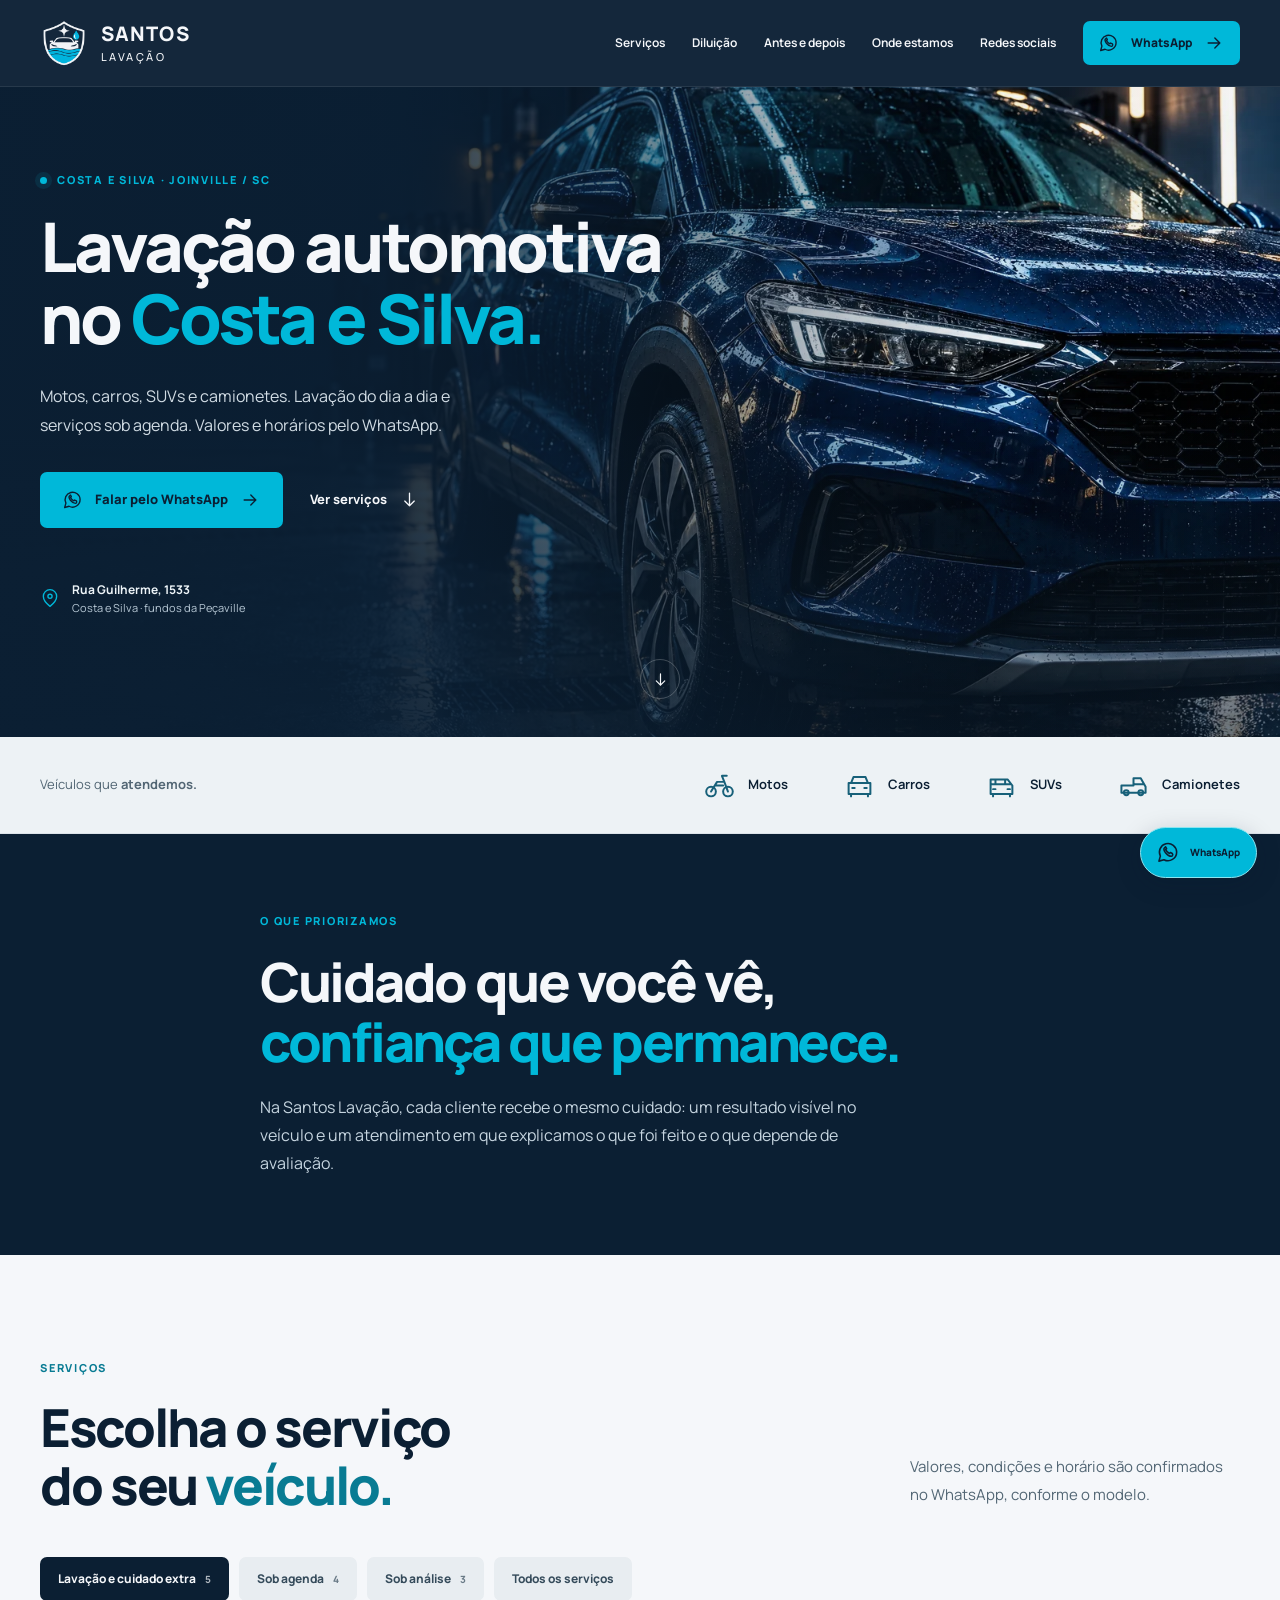
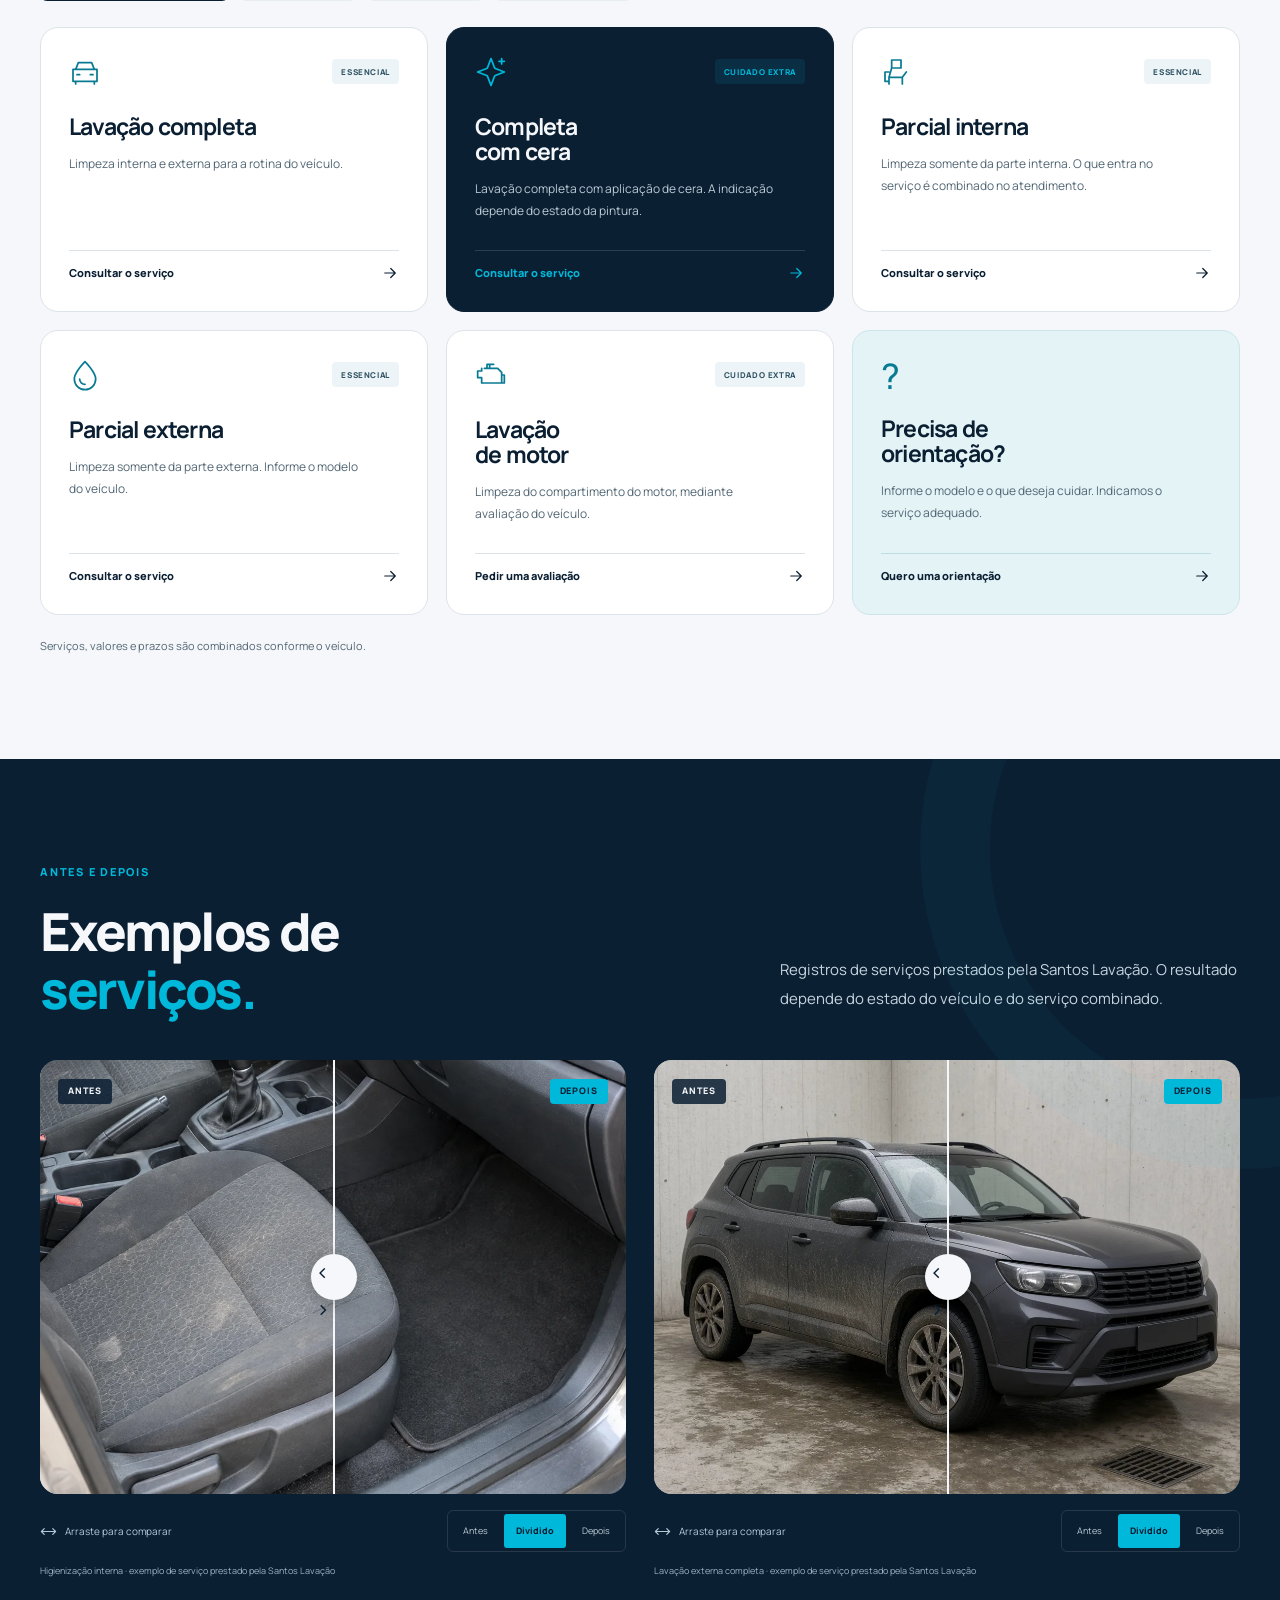
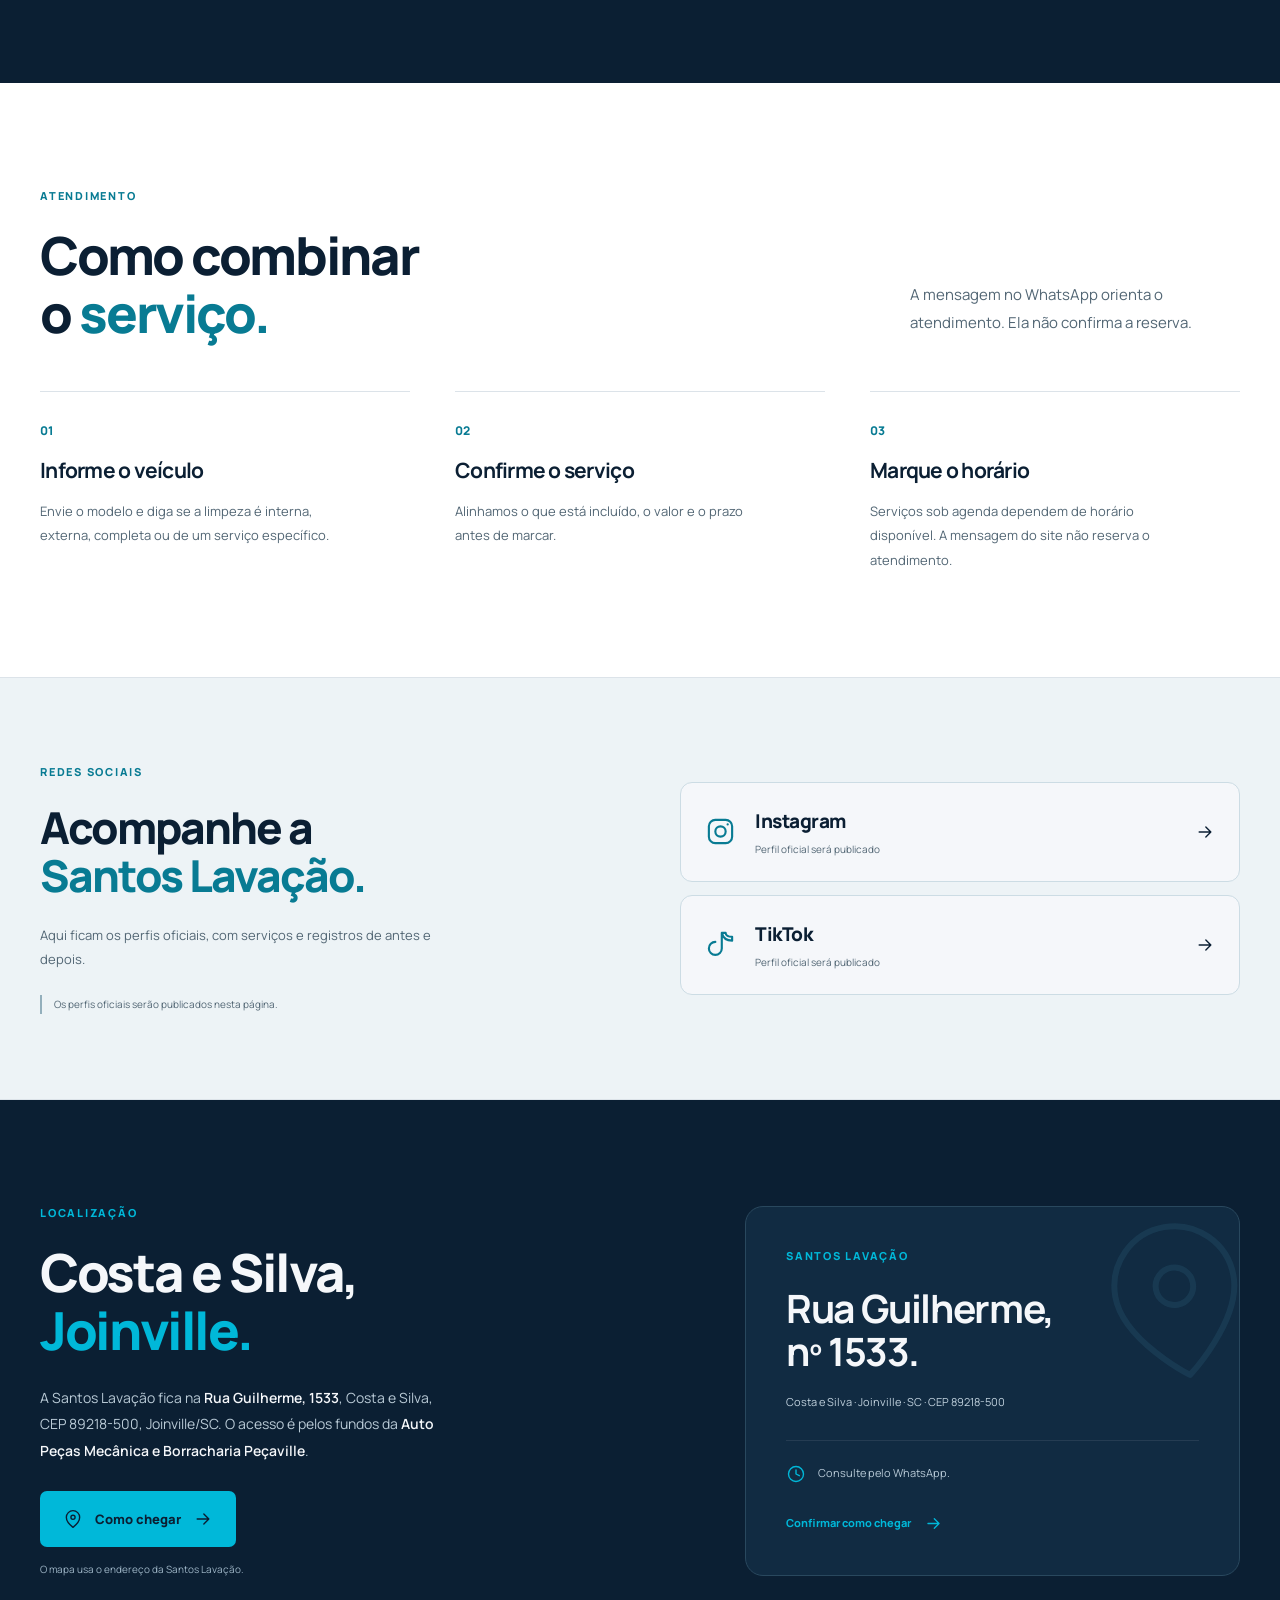
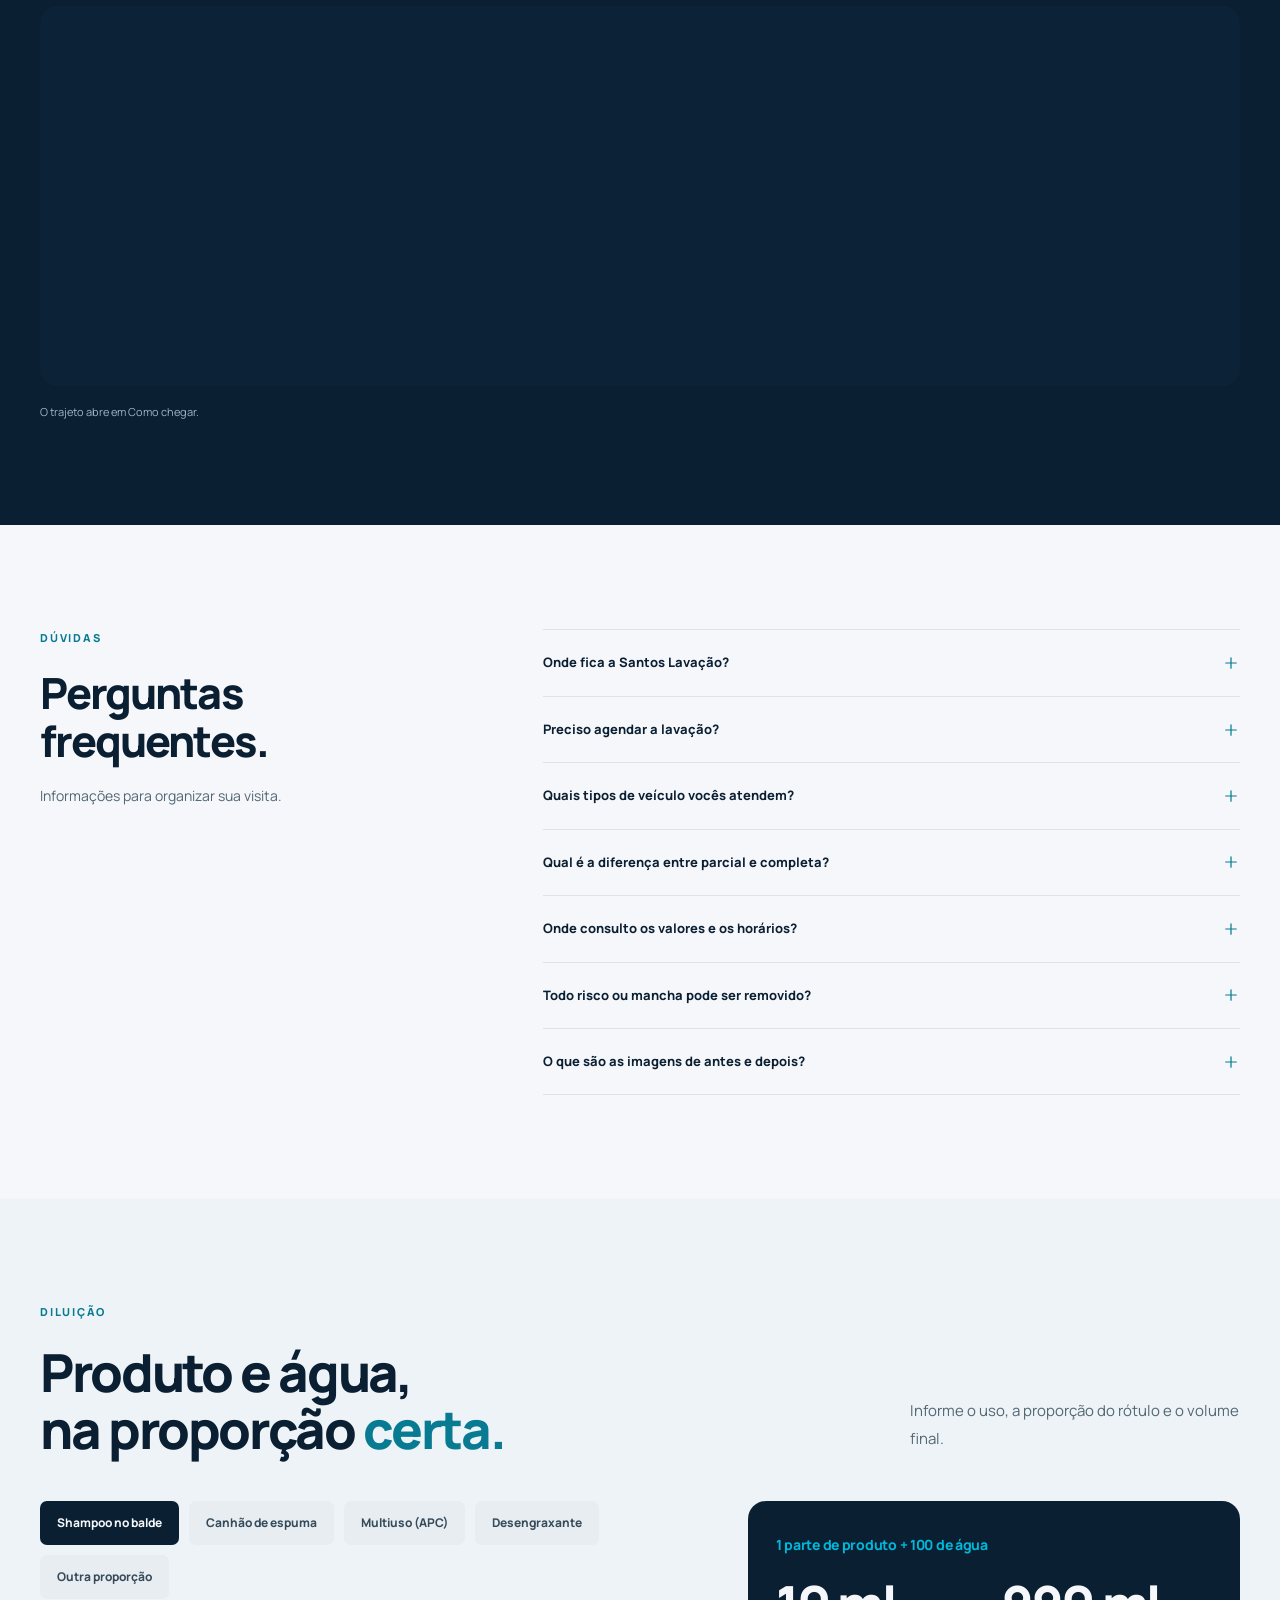
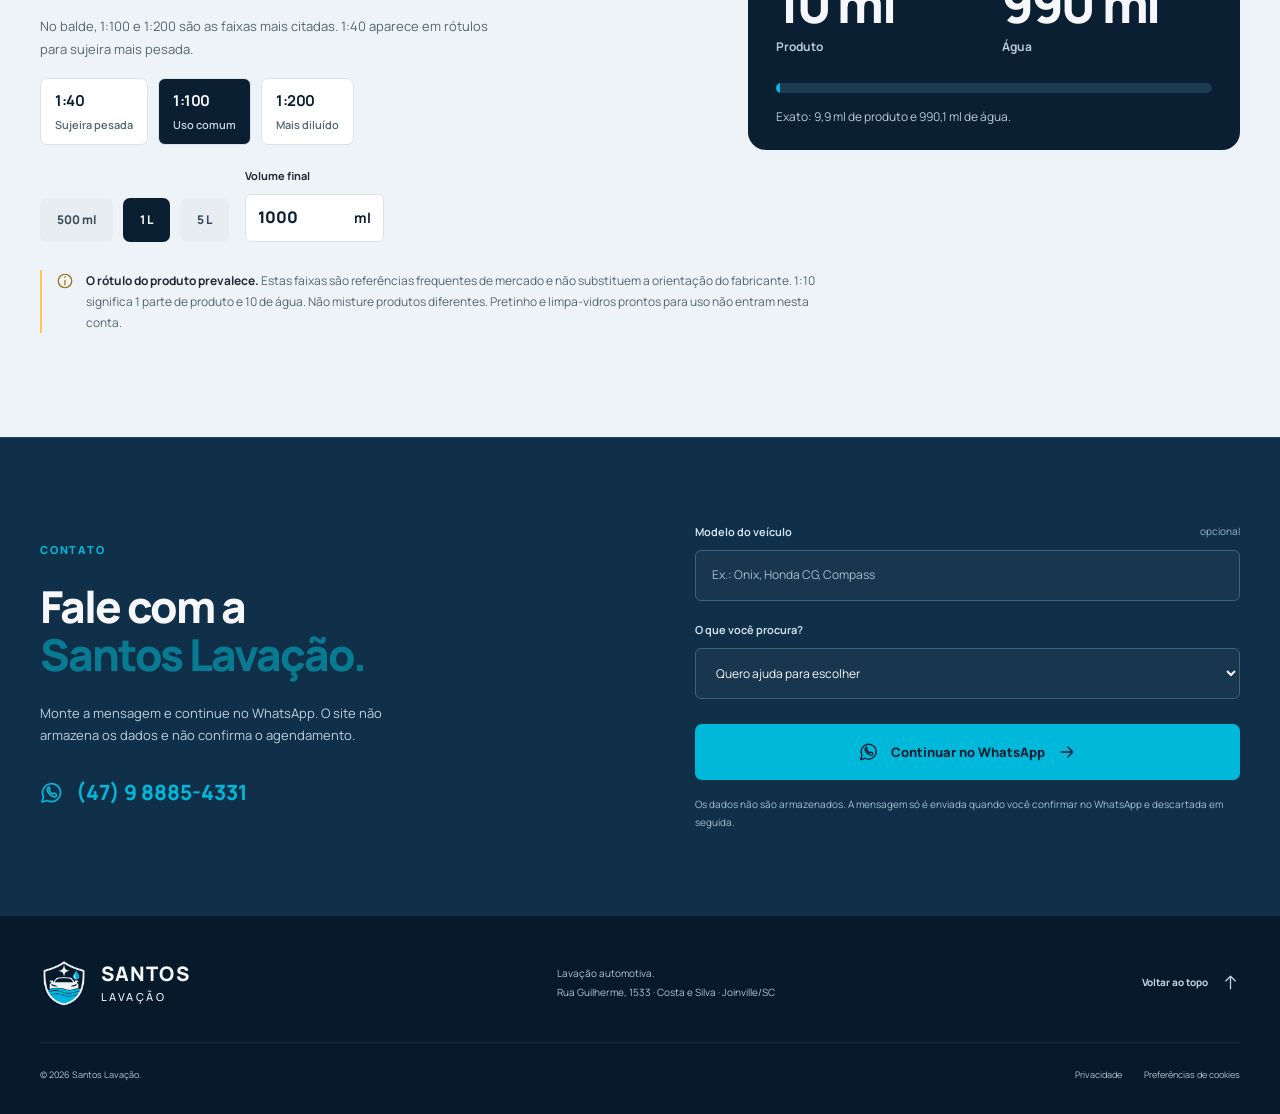
==== index.html @ 619a830c "Publica o mock estático da Santos Lavação com CI e deploy no GitHub Pages. Co-authored-by: Cursor <c" ====
<!doctype html>
<html lang="pt-BR">
<head>
  <meta charset="utf-8">
  <meta name="viewport" content="width=device-width, initial-scale=1">
  <title>Santos Lavação | Lavação no Costa e Silva, Joinville</title>
  <meta name="description" content="Lavação na Rua Guilherme, 1533, Costa e Silva, Joinville/SC. Acesso pelos fundos da Peçaville. WhatsApp (47) 9 8885-4331.">
  <meta name="robots" content="noindex, follow">
  <meta name="theme-color" content="#0B1F33">
  <meta name="color-scheme" content="light">
  <meta name="referrer" content="strict-origin-when-cross-origin">
  <meta http-equiv="Content-Security-Policy" content="default-src 'self'; base-uri 'self'; object-src 'none'; form-action 'none'; frame-src https://maps.google.com https://www.google.com; script-src 'self' https://www.googletagmanager.com; style-src 'self' 'unsafe-inline'; img-src 'self' data:; font-src 'self'; connect-src 'self' https://www.google-analytics.com https://*.google-analytics.com https://*.analytics.google.com https://www.googletagmanager.com">
  <meta property="og:type" content="website">
  <meta property="og:locale" content="pt_BR">
  <meta property="og:site_name" content="Santos Lavação">
  <meta property="og:title" content="Santos Lavação — lavação automotiva em Joinville">
  <meta property="og:description" content="Lavação de motos, carros, SUVs e camionetes no Costa e Silva. Serviços sob agenda e atendimento pelo WhatsApp.">
  <meta name="twitter:card" content="summary_large_image">
  <meta name="twitter:title" content="Santos Lavação — lavação automotiva em Joinville">
  <meta name="twitter:description" content="Lavação na Rua Guilherme, 1533, Costa e Silva, Joinville/SC. Acesso pelos fundos da Peçaville. WhatsApp (47) 9 8885-4331.">
  <link rel="canonical" href="https://jizreel.github.io/santos-lavacar-site/">
  <meta property="og:url" content="https://jizreel.github.io/santos-lavacar-site/">
  <meta property="og:image" content="https://jizreel.github.io/santos-lavacar-site/assets/social-card.png">
  <meta property="og:image:width" content="1200">
  <meta property="og:image:height" content="630">
  <meta property="og:image:alt" content="Santos Lavação — lavação automotiva no Costa e Silva, Joinville">
  <meta name="twitter:image" content="https://jizreel.github.io/santos-lavacar-site/assets/social-card.png">
  
  <link rel="icon" href="./assets/favicon.png" type="image/png">
  <link rel="apple-touch-icon" href="./assets/apple-touch-icon.png">
  <link rel="preload" href="./assets/manrope-latin.woff2" as="font" type="font/woff2" crossorigin>
  <link rel="preload" href="./assets/hero.webp" as="image">
  <link rel="stylesheet" href="./styles.css">
  <script type="application/ld+json">{
  "@context": "https://schema.org",
  "@type": "CarWash",
  "name": "Santos Lavação",
  "description": "Lavação automotiva na Rua Guilherme, 1533, Costa e Silva, Joinville/SC. Acesso pelos fundos da Peçaville.",
  "telephone": "+5547988854331",
  "address": {
    "@type": "PostalAddress",
    "streetAddress": "Rua Guilherme, 1533",
    "postalCode": "89218-500",
    "addressLocality": "Joinville",
    "addressRegion": "SC",
    "addressCountry": "BR"
  },
  "areaServed": {
    "@type": "Place",
    "name": "Costa e Silva, Joinville/SC"
  },
  "url": "https://jizreel.github.io/santos-lavacar-site/",
  "@id": "https://jizreel.github.io/santos-lavacar-site/#santos-lavacao",
  "logo": "https://jizreel.github.io/santos-lavacar-site/assets/logo.png",
  "hasMap": "https://www.google.com/maps/dir/?api=1&destination=Rua%20Guilherme%2C%201533%2C%20Costa%20e%20Silva%2C%20Joinville%2C%20SC%2C%2089218-500"
}</script>
  <script src="./config.js" defer></script>
  <script src="./app.js" defer></script>
</head>
<body>
  <a class="skip-link" href="#conteudo">Pular para o conteúdo</a>
  <header class="header">
    <div class="container header-inner">
      <a class="brand" href="#inicio" aria-label="Santos Lavação, início"><img src="./assets/logo.png" width="52" height="52" alt="Escudo Santos Lavação"><span>SANTOS<span class="brand-sub">LAVAÇÃO</span></span></a>
      <button class="menu-toggle" aria-expanded="false" aria-controls="navigation" aria-label="Abrir menu"><svg aria-hidden="true"><use href="#i-menu"></use></svg></button>
      <nav id="navigation" aria-label="Navegação principal">
        <a href="#servicos">Serviços</a><a href="#diluicao">Diluição</a><a href="#antes-depois">Antes e depois</a><a href="#localizacao">Onde estamos</a><a href="#redes">Redes sociais</a>
        <a class="button button-small" href="https://wa.me/5547988854331?text=Ol%C3%A1%2C%20Santos%20Lava%C3%A7%C3%A3o!%20Quero%20orienta%C3%A7%C3%A3o%20para%20cuidar%20do%20meu%20ve%C3%ADculo.%20Podem%20me%20informar%20valores%2C%20condi%C3%A7%C3%B5es%20e%20disponibilidade%3F" target="_blank" rel="noopener noreferrer" data-event="click_whatsapp" data-position="menu"><svg aria-hidden="true"><use href="#i-whatsapp"></use></svg> WhatsApp <svg aria-hidden="true"><use href="#i-arrow"></use></svg></a>
      </nav>
    </div>
  </header>
  <main id="conteudo">
    <section class="hero" id="inicio" aria-labelledby="hero-title">
      <img class="hero-image" src="./assets/hero.webp" alt="SUV em ambiente de lavação automotiva" width="1600" height="900" fetchpriority="high">
      <div class="hero-shade"></div>
      <div class="container hero-content">
        <p class="eyebrow"><span class="tiny-dot"></span> COSTA E SILVA · JOINVILLE / SC</p>
        <h1 id="hero-title">Lavação automotiva<br>no <span>Costa e Silva.</span></h1>
        <p class="hero-lead">Motos, carros, SUVs e camionetes. Lavação do dia a dia e serviços sob agenda. Valores e horários pelo WhatsApp.</p>
        <div class="hero-actions"><a class="button" href="https://wa.me/5547988854331?text=Ol%C3%A1%2C%20Santos%20Lava%C3%A7%C3%A3o!%20Quero%20orienta%C3%A7%C3%A3o%20para%20cuidar%20do%20meu%20ve%C3%ADculo.%20Podem%20me%20informar%20valores%2C%20condi%C3%A7%C3%B5es%20e%20disponibilidade%3F" target="_blank" rel="noopener noreferrer" data-event="click_whatsapp" data-position="hero"><svg aria-hidden="true"><use href="#i-whatsapp"></use></svg> Falar pelo WhatsApp <svg aria-hidden="true"><use href="#i-arrow"></use></svg></a><a class="text-link" href="#servicos">Ver serviços <svg aria-hidden="true"><use href="#i-down"></use></svg></a></div>
        <div class="hero-location"><svg aria-hidden="true"><use href="#i-pin"></use></svg><p><strong>Rua Guilherme, 1533</strong><span>Costa e Silva · fundos da Peçaville</span></p></div>
      </div>
      <a class="hero-scroll" href="#servicos" aria-label="Ir para os serviços"><svg aria-hidden="true"><use href="#i-down"></use></svg></a>
    </section>
    <div class="vehicle-strip"><div class="container vehicle-inner"><p>Veículos que <strong>atendemos.</strong></p><div><span><svg aria-hidden="true"><use href="#i-bike"></use></svg>Motos</span><span><svg aria-hidden="true"><use href="#i-car"></use></svg>Carros</span><span><svg aria-hidden="true"><use href="#i-suv"></use></svg>SUVs</span><span><svg aria-hidden="true"><use href="#i-truck"></use></svg>Camionetes</span></div></div></div>

    <section class="priority" aria-labelledby="priority-title">
      <div class="container priority-inner">
        <p class="eyebrow">O QUE PRIORIZAMOS</p>
        <h2 id="priority-title">Cuidado que você vê,<br><span>confiança que permanece.</span></h2>
        <p>Na Santos Lavação, cada cliente recebe o mesmo cuidado: um resultado visível no veículo e um atendimento em que explicamos o que foi feito e o que depende de avaliação.</p>
      </div>
    </section>

    <section class="section services" id="servicos" aria-labelledby="services-title">
      <div class="container">
        <div class="section-heading"><div><p class="eyebrow dark">SERVIÇOS</p><h2 id="services-title">Escolha o serviço<br>do seu <span>veículo.</span></h2></div><p>Valores, condições e horário são confirmados no WhatsApp, conforme o modelo.</p></div>
        <div class="service-filters" role="group" aria-label="Filtrar serviços"><button class="filter active" data-filter="lavacao" aria-pressed="true">Lavação e cuidado extra <span>5</span></button><button class="filter" data-filter="agenda" aria-pressed="false">Sob agenda <span>4</span></button><button class="filter" data-filter="analise" aria-pressed="false">Sob análise <span>3</span></button><button class="filter" data-filter="todos" aria-pressed="false">Todos os serviços</button></div>
        <p class="sr-only" id="filter-status" role="status" aria-live="polite"></p>
        <div class="service-grid">
          <article class="service-card" data-category="lavacao"><div class="card-top"><svg class="service-icon" aria-hidden="true"><use href="#i-car"></use></svg><span class="tag">ESSENCIAL</span></div><h3>Lavação completa</h3><p>Limpeza interna e externa para a rotina do veículo.</p><a href="https://wa.me/5547988854331?text=Ol%C3%A1%2C%20Santos%20Lava%C3%A7%C3%A3o!%20Quero%20orienta%C3%A7%C3%A3o%20para%20cuidar%20do%20meu%20ve%C3%ADculo.%20Podem%20me%20informar%20valores%2C%20condi%C3%A7%C3%B5es%20e%20disponibilidade%3F" data-service="Lavação completa" class="card-link" target="_blank" rel="noopener noreferrer">Consultar o serviço <svg aria-hidden="true"><use href="#i-arrow"></use></svg></a></article>
          <article class="service-card featured" data-category="lavacao"><div class="card-top"><svg class="service-icon" aria-hidden="true"><use href="#i-spark"></use></svg><span class="tag">CUIDADO EXTRA</span></div><h3>Completa<br>com cera</h3><p>Lavação completa com aplicação de cera. A indicação depende do estado da pintura.</p><a href="https://wa.me/5547988854331?text=Ol%C3%A1%2C%20Santos%20Lava%C3%A7%C3%A3o!%20Quero%20orienta%C3%A7%C3%A3o%20para%20cuidar%20do%20meu%20ve%C3%ADculo.%20Podem%20me%20informar%20valores%2C%20condi%C3%A7%C3%B5es%20e%20disponibilidade%3F" data-service="Lavação completa com cera" class="card-link" target="_blank" rel="noopener noreferrer">Consultar o serviço <svg aria-hidden="true"><use href="#i-arrow"></use></svg></a></article>
          <article class="service-card" data-category="lavacao"><div class="card-top"><svg class="service-icon" aria-hidden="true"><use href="#i-seat"></use></svg><span class="tag">ESSENCIAL</span></div><h3>Parcial interna</h3><p>Limpeza somente da parte interna. O que entra no serviço é combinado no atendimento.</p><a href="https://wa.me/5547988854331?text=Ol%C3%A1%2C%20Santos%20Lava%C3%A7%C3%A3o!%20Quero%20orienta%C3%A7%C3%A3o%20para%20cuidar%20do%20meu%20ve%C3%ADculo.%20Podem%20me%20informar%20valores%2C%20condi%C3%A7%C3%B5es%20e%20disponibilidade%3F" data-service="Lavação parcial interna" class="card-link" target="_blank" rel="noopener noreferrer">Consultar o serviço <svg aria-hidden="true"><use href="#i-arrow"></use></svg></a></article>
          <article class="service-card" data-category="lavacao"><div class="card-top"><svg class="service-icon" aria-hidden="true"><use href="#i-drop"></use></svg><span class="tag">ESSENCIAL</span></div><h3>Parcial externa</h3><p>Limpeza somente da parte externa. Informe o modelo do veículo.</p><a href="https://wa.me/5547988854331?text=Ol%C3%A1%2C%20Santos%20Lava%C3%A7%C3%A3o!%20Quero%20orienta%C3%A7%C3%A3o%20para%20cuidar%20do%20meu%20ve%C3%ADculo.%20Podem%20me%20informar%20valores%2C%20condi%C3%A7%C3%B5es%20e%20disponibilidade%3F" data-service="Lavação parcial externa" class="card-link" target="_blank" rel="noopener noreferrer">Consultar o serviço <svg aria-hidden="true"><use href="#i-arrow"></use></svg></a></article>
          <article class="service-card" data-category="lavacao"><div class="card-top"><svg class="service-icon" aria-hidden="true"><use href="#i-engine"></use></svg><span class="tag">CUIDADO EXTRA</span></div><h3>Lavação<br>de motor</h3><p>Limpeza do compartimento do motor, mediante avaliação do veículo.</p><a href="https://wa.me/5547988854331?text=Ol%C3%A1%2C%20Santos%20Lava%C3%A7%C3%A3o!%20Quero%20orienta%C3%A7%C3%A3o%20para%20cuidar%20do%20meu%20ve%C3%ADculo.%20Podem%20me%20informar%20valores%2C%20condi%C3%A7%C3%B5es%20e%20disponibilidade%3F" data-service="Lavação de motor" class="card-link" target="_blank" rel="noopener noreferrer">Pedir uma avaliação <svg aria-hidden="true"><use href="#i-arrow"></use></svg></a></article>
          <article class="service-card service-callout" data-category="lavacao"><span class="callout-number">?</span><h3>Precisa de<br>orientação?</h3><p>Informe o modelo e o que deseja cuidar. Indicamos o serviço adequado.</p><a href="https://wa.me/5547988854331?text=Ol%C3%A1%2C%20Santos%20Lava%C3%A7%C3%A3o!%20Quero%20orienta%C3%A7%C3%A3o%20para%20cuidar%20do%20meu%20ve%C3%ADculo.%20Podem%20me%20informar%20valores%2C%20condi%C3%A7%C3%B5es%20e%20disponibilidade%3F" class="card-link" target="_blank" rel="noopener noreferrer" data-event="click_whatsapp" data-position="servicos">Quero uma orientação <svg aria-hidden="true"><use href="#i-arrow"></use></svg></a></article>
          <article class="service-card" data-category="agenda"><div class="card-top"><svg class="service-icon" aria-hidden="true"><use href="#i-seat"></use></svg><span class="tag amber">SOB AGENDA</span></div><h3>Higienização interna</h3><p>Limpeza interna mais detalhada. O escopo depende da avaliação do veículo.</p><a href="https://wa.me/5547988854331?text=Ol%C3%A1%2C%20Santos%20Lava%C3%A7%C3%A3o!%20Quero%20orienta%C3%A7%C3%A3o%20para%20cuidar%20do%20meu%20ve%C3%ADculo.%20Podem%20me%20informar%20valores%2C%20condi%C3%A7%C3%B5es%20e%20disponibilidade%3F" data-service="Higienização interna (sob agenda)" class="card-link" target="_blank" rel="noopener noreferrer">Consultar agenda <svg aria-hidden="true"><use href="#i-arrow"></use></svg></a></article>
          <article class="service-card" data-category="agenda"><div class="card-top"><svg class="service-icon" aria-hidden="true"><use href="#i-under"></use></svg><span class="tag amber">SOB AGENDA</span></div><h3>Lavação inferior</h3><p>Limpeza da parte inferior do veículo. O acesso é confirmado no agendamento.</p><a href="https://wa.me/5547988854331?text=Ol%C3%A1%2C%20Santos%20Lava%C3%A7%C3%A3o!%20Quero%20orienta%C3%A7%C3%A3o%20para%20cuidar%20do%20meu%20ve%C3%ADculo.%20Podem%20me%20informar%20valores%2C%20condi%C3%A7%C3%B5es%20e%20disponibilidade%3F" data-service="Lavação inferior (sob agenda)" class="card-link" target="_blank" rel="noopener noreferrer">Consultar agenda <svg aria-hidden="true"><use href="#i-arrow"></use></svg></a></article>
          <article class="service-card" data-category="agenda"><div class="card-top"><svg class="service-icon" aria-hidden="true"><use href="#i-spark"></use></svg><span class="tag amber">SOB AGENDA</span></div><h3>Polimento automotivo</h3><p>Avaliação da pintura para definir o polimento. Não há remoção total de riscos.</p><a href="https://wa.me/5547988854331?text=Ol%C3%A1%2C%20Santos%20Lava%C3%A7%C3%A3o!%20Quero%20orienta%C3%A7%C3%A3o%20para%20cuidar%20do%20meu%20ve%C3%ADculo.%20Podem%20me%20informar%20valores%2C%20condi%C3%A7%C3%B5es%20e%20disponibilidade%3F" data-service="Polimento automotivo (sob agenda)" class="card-link" target="_blank" rel="noopener noreferrer">Consultar agenda <svg aria-hidden="true"><use href="#i-arrow"></use></svg></a></article>
          <article class="service-card" data-category="agenda"><div class="card-top"><svg class="service-icon" aria-hidden="true"><use href="#i-light"></use></svg><span class="tag amber">SOB AGENDA</span></div><h3>Polimento de faróis</h3><p>Polimento da lente dos faróis, conforme o estado de cada peça.</p><a href="https://wa.me/5547988854331?text=Ol%C3%A1%2C%20Santos%20Lava%C3%A7%C3%A3o!%20Quero%20orienta%C3%A7%C3%A3o%20para%20cuidar%20do%20meu%20ve%C3%ADculo.%20Podem%20me%20informar%20valores%2C%20condi%C3%A7%C3%B5es%20e%20disponibilidade%3F" data-service="Polimento de faróis (sob agenda)" class="card-link" target="_blank" rel="noopener noreferrer">Consultar agenda <svg aria-hidden="true"><use href="#i-arrow"></use></svg></a></article>
          <article class="service-card" data-category="analise"><div class="card-top"><svg class="service-icon" aria-hidden="true"><use href="#i-drop"></use></svg><span class="tag outline">SOB ANÁLISE</span></div><h3>Cristalização de vidros</h3><p>Tratamento da superfície dos vidros. A disponibilidade está sob análise.</p><a href="https://wa.me/5547988854331?text=Ol%C3%A1%2C%20Santos%20Lava%C3%A7%C3%A3o!%20Quero%20orienta%C3%A7%C3%A3o%20para%20cuidar%20do%20meu%20ve%C3%ADculo.%20Podem%20me%20informar%20valores%2C%20condi%C3%A7%C3%B5es%20e%20disponibilidade%3F" data-service="Consulta sobre cristalização de vidros (sob análise)" class="card-link" target="_blank" rel="noopener noreferrer">Consultar viabilidade <svg aria-hidden="true"><use href="#i-arrow"></use></svg></a></article>
          <article class="service-card" data-category="analise"><div class="card-top"><svg class="service-icon" aria-hidden="true"><use href="#i-seat"></use></svg><span class="tag outline">SOB ANÁLISE</span></div><h3>Vitrificação de couro</h3><p>Tratamento para revestimento em couro. A disponibilidade está sob análise.</p><a href="https://wa.me/5547988854331?text=Ol%C3%A1%2C%20Santos%20Lava%C3%A7%C3%A3o!%20Quero%20orienta%C3%A7%C3%A3o%20para%20cuidar%20do%20meu%20ve%C3%ADculo.%20Podem%20me%20informar%20valores%2C%20condi%C3%A7%C3%B5es%20e%20disponibilidade%3F" data-service="Consulta sobre vitrificação de couro (sob análise)" class="card-link" target="_blank" rel="noopener noreferrer">Consultar viabilidade <svg aria-hidden="true"><use href="#i-arrow"></use></svg></a></article>
          <article class="service-card" data-category="analise"><div class="card-top"><svg class="service-icon" aria-hidden="true"><use href="#i-spark"></use></svg><span class="tag outline">SOB ANÁLISE</span></div><h3>Revitalização de plásticos</h3><p>Recuperação da aparência dos plásticos. A disponibilidade está sob análise.</p><a href="https://wa.me/5547988854331?text=Ol%C3%A1%2C%20Santos%20Lava%C3%A7%C3%A3o!%20Quero%20orienta%C3%A7%C3%A3o%20para%20cuidar%20do%20meu%20ve%C3%ADculo.%20Podem%20me%20informar%20valores%2C%20condi%C3%A7%C3%B5es%20e%20disponibilidade%3F" data-service="Consulta sobre revitalização de plásticos (sob análise)" class="card-link" target="_blank" rel="noopener noreferrer">Consultar viabilidade <svg aria-hidden="true"><use href="#i-arrow"></use></svg></a></article>
        </div>
        <p class="section-footnote">Serviços, valores e prazos são combinados conforme o veículo.</p>
      </div>
    </section>

    <section class="section results" id="antes-depois" aria-labelledby="results-title">
      <div class="container">
        <div class="section-heading">
          <div><p class="eyebrow">ANTES E DEPOIS</p><h2 id="results-title">Exemplos de<br><span>serviços.</span></h2></div>
          <p>Registros de serviços prestados pela Santos Lavação. O resultado depende do estado do veículo e do serviço combinado.</p>
        </div>
        <div class="comparison-grid">
          <div class="comparison-module" data-comparison>
            <div class="comparison">
              <img class="comparison-after" src="./assets/interior-depois.webp" width="1200" height="1350" loading="lazy" alt="Interior do veículo depois da higienização, exemplo de serviço da Santos Lavação">
              <div class="comparison-before"><img src="./assets/interior-antes.webp" width="1200" height="1350" loading="lazy" alt="Interior do veículo antes da higienização, exemplo de serviço da Santos Lavação"></div>
              <span class="comparison-label before-label">ANTES</span><span class="comparison-label after-label">DEPOIS</span><div class="comparison-line"><span aria-hidden="true">‹ ›</span></div>
              <input class="comparison-range" type="range" min="0" max="100" value="50" aria-label="Comparar o interior antes e depois" aria-valuetext="Metade antes, metade depois">
            </div>
            <div class="comparison-toolbar"><span><svg aria-hidden="true"><use href="#i-drag"></use></svg> Arraste para comparar</span><div role="group" aria-label="Modos de comparação do interior"><button type="button" data-compare="100" aria-pressed="false">Antes</button><button type="button" data-compare="50" aria-pressed="true" class="selected">Dividido</button><button type="button" data-compare="0" aria-pressed="false">Depois</button></div></div>
            <p class="comparison-caption">Higienização interna · exemplo de serviço prestado pela Santos Lavação</p>
          </div>
          <div class="comparison-module" data-comparison>
            <div class="comparison">
              <img class="comparison-after" src="./assets/exterior-depois.webp" width="1152" height="864" loading="lazy" alt="Parte externa limpa, com lataria brilhante e pneus com abrilhantador, exemplo de serviço da Santos Lavação">
              <div class="comparison-before"><img src="./assets/exterior-antes.webp" width="1152" height="864" loading="lazy" alt="Parte externa suja, antes da lavação, exemplo de serviço da Santos Lavação"></div>
              <span class="comparison-label before-label">ANTES</span><span class="comparison-label after-label">DEPOIS</span><div class="comparison-line"><span aria-hidden="true">‹ ›</span></div>
              <input class="comparison-range" type="range" min="0" max="100" value="50" aria-label="Comparar a parte externa antes e depois" aria-valuetext="Metade antes, metade depois">
            </div>
            <div class="comparison-toolbar"><span><svg aria-hidden="true"><use href="#i-drag"></use></svg> Arraste para comparar</span><div role="group" aria-label="Modos de comparação da parte externa"><button type="button" data-compare="100" aria-pressed="false">Antes</button><button type="button" data-compare="50" aria-pressed="true" class="selected">Dividido</button><button type="button" data-compare="0" aria-pressed="false">Depois</button></div></div>
            <p class="comparison-caption">Lavação externa completa · exemplo de serviço prestado pela Santos Lavação</p>
          </div>
        </div>
      </div>
    </section>

    <section class="section approach" aria-labelledby="approach-title"><div class="container"><div class="section-heading"><div><p class="eyebrow dark">ATENDIMENTO</p><h2 id="approach-title">Como combinar<br>o <span>serviço.</span></h2></div><p>A mensagem no WhatsApp orienta o atendimento. Ela não confirma a reserva.</p></div><div class="steps"><article><span class="step-number">01</span><h3>Informe o veículo</h3><p>Envie o modelo e diga se a limpeza é interna, externa, completa ou de um serviço específico.</p></article><article><span class="step-number">02</span><h3>Confirme o serviço</h3><p>Alinhamos o que está incluído, o valor e o prazo antes de marcar.</p></article><article><span class="step-number">03</span><h3>Marque o horário</h3><p>Serviços sob agenda dependem de horário disponível. A mensagem do site não reserva o atendimento.</p></article></div></div></section>

    <section class="section social-section" id="redes" aria-labelledby="social-title"><div class="container social-layout"><div><p class="eyebrow dark">REDES SOCIAIS</p><h2 id="social-title">Acompanhe a<br><span>Santos Lavação.</span></h2><p>Aqui ficam os perfis oficiais, com serviços e registros de antes e depois.</p><p class="pending-note" >Os perfis oficiais serão publicados nesta página.</p></div><div class="social-cards"><button type="button" class="social-card" data-pending="instagram" aria-label="Instagram: perfil oficial será publicado"><svg aria-hidden="true"><use href="#i-instagram"></use></svg><span class="social-copy"><strong>Instagram</strong><small>Perfil oficial será publicado</small></span><svg aria-hidden="true"><use href="#i-arrow"></use></svg></button>
<button type="button" class="social-card" data-pending="tiktok" aria-label="TikTok: perfil oficial será publicado"><svg aria-hidden="true"><use href="#i-tiktok"></use></svg><span class="social-copy"><strong>TikTok</strong><small>Perfil oficial será publicado</small></span><svg aria-hidden="true"><use href="#i-arrow"></use></svg></button></div></div></section>

    <section class="section location-section" id="localizacao" aria-labelledby="location-title"><div class="container location-layout"><div><p class="eyebrow">LOCALIZAÇÃO</p><h2 id="location-title">Costa e Silva,<br><span>Joinville.</span></h2><p class="location-intro">A Santos Lavação fica na <strong>Rua Guilherme, 1533</strong>, Costa e Silva, CEP 89218-500, Joinville/SC. O acesso é pelos fundos da <strong>Auto Peças Mecânica e Borracharia Peçaville</strong>.</p><a class="button" href="https://www.google.com/maps/dir/?api=1&amp;destination=Rua%20Guilherme%2C%201533%2C%20Costa%20e%20Silva%2C%20Joinville%2C%20SC%2C%2089218-500" target="_blank" rel="noopener noreferrer" data-event="click_maps" data-position="localizacao"><svg aria-hidden="true"><use href="#i-pin"></use></svg>Como chegar<svg aria-hidden="true"><use href="#i-arrow"></use></svg></a><p class="location-caveat">O mapa usa o endereço da Santos Lavação.</p></div><div class="location-card"><svg class="big-pin" aria-hidden="true"><use href="#i-pin"></use></svg><p class="eyebrow">SANTOS LAVAÇÃO</p><h3>Rua Guilherme,<br>nº 1533.</h3><p>Costa e Silva · Joinville · SC · CEP 89218-500</p><div class="location-card-details"><svg aria-hidden="true"><use href="#i-clock"></use></svg><p>Consulte pelo WhatsApp.</p></div><a href="https://wa.me/5547988854331?text=Ol%C3%A1%2C%20Santos%20Lava%C3%A7%C3%A3o!%20Quero%20orienta%C3%A7%C3%A3o%20para%20cuidar%20do%20meu%20ve%C3%ADculo.%20Podem%20me%20informar%20valores%2C%20condi%C3%A7%C3%B5es%20e%20disponibilidade%3F" target="_blank" rel="noopener noreferrer" class="text-link" data-event="click_whatsapp" data-position="localizacao">Confirmar como chegar <svg aria-hidden="true"><use href="#i-arrow"></use></svg></a></div></div><div class="container"><div class="location-map"><iframe title="Mapa da Santos Lavação na Rua Guilherme, 1533, Costa e Silva, Joinville, SC, 89218-500" src="https://maps.google.com/maps?q=Rua%20Guilherme%2C%201533%2C%20Costa%20e%20Silva%2C%20Joinville%2C%20SC%2C%2089218-500&amp;hl=pt-BR&amp;z=17&amp;output=embed" loading="lazy" referrerpolicy="strict-origin-when-cross-origin"></iframe><p>O trajeto abre em Como chegar.</p></div></div></section>

    <section class="section faq" id="duvidas" aria-labelledby="faq-title"><div class="container faq-layout"><div><p class="eyebrow dark">DÚVIDAS</p><h2 id="faq-title">Perguntas<br>frequentes.</h2><p>Informações para organizar sua visita.</p></div><div class="faq-items"><details><summary>Onde fica a Santos Lavação?<svg aria-hidden="true"><use href="#i-plus"></use></svg></summary><p>Rua Guilherme, nº 1533, Costa e Silva, CEP 89218-500, Joinville/SC. O box está localizado nos fundos da Peçaville.</p></details><details><summary>Preciso agendar a lavação?<svg aria-hidden="true"><use href="#i-plus"></use></svg></summary><p>Recomendamos agendar para organizar o atendimento. Serviços que não exigem agenda são atendidos por ordem de chegada quando não houver horário marcado. O agendamento tem prioridade. Higienização interna, lavação inferior, polimento automotivo e polimento de faróis são feitos somente com agendamento.</p></details><details><summary>Quais tipos de veículo vocês atendem?<svg aria-hidden="true"><use href="#i-plus"></use></svg></summary><p>Atendemos motos, carros, SUVs e camionetes. Informe o modelo e o serviço para combinar o atendimento.</p></details><details><summary>Qual é a diferença entre parcial e completa?<svg aria-hidden="true"><use href="#i-plus"></use></svg></summary><p>A parcial é só interna ou só externa. A completa reúne limpeza interna e externa. A completa com cera acrescenta a aplicação de cera. O escopo de cada serviço é confirmado no atendimento.</p></details><details><summary>Onde consulto os valores e os horários?<svg aria-hidden="true"><use href="#i-plus"></use></svg></summary><p>Valores e horários são informados pelo WhatsApp (47) 9 8885-4331.</p></details><details><summary>Todo risco ou mancha pode ser removido?<svg aria-hidden="true"><use href="#i-plus"></use></svg></summary><p>Não. Manchas, riscos, odores e opacidade dependem do estado do veículo. A avaliação indica o que é possível fazer.</p></details><details><summary>O que são as imagens de antes e depois?<svg aria-hidden="true"><use href="#i-plus"></use></svg></summary><p>São exemplos de serviços prestados pela Santos Lavação. O resultado varia conforme o estado do veículo e o serviço combinado.</p></details></div></div></section>

    <section class="section dilution" id="diluicao" aria-labelledby="dilution-title">
      <div class="container">
        <div class="section-heading">
          <div>
            <p class="eyebrow dark">DILUIÇÃO</p>
            <h2 id="dilution-title">Produto e água,<br>na proporção <span>certa.</span></h2>
          </div>
          <p>Informe o uso, a proporção do rótulo e o volume final.</p>
        </div>
        <div class="dilution-layout">
          <div>
            <div class="dilution-uses" role="group" aria-label="Uso">
              <button type="button" class="dilution-use active" aria-pressed="true" data-default="100" data-ratios="40:Sujeira pesada,100:Uso comum,200:Mais diluído" data-note="No balde, 1:100 e 1:200 são as faixas mais citadas. 1:40 aparece em rótulos para sujeira mais pesada.">Shampoo no balde</button>
              <button type="button" class="dilution-use" aria-pressed="false" data-default="10" data-ratios="10:Mais espuma,20:Mais diluído" data-note="Esta proporção vale para a mistura dentro da garrafa. A canhão ainda junta água da lavadora. O intervalo mais citado é 1:10 a 1:20.">Canhão de espuma</button>
              <button type="button" class="dilution-use" aria-pressed="false" data-default="10" data-ratios="5:Sujeira média,10:Uso geral,20:Interior" data-note="1:20 em painéis e plásticos internos, 1:10 no uso geral e 1:5 na sujeira externa mais presa. Em plástico sensível, teste num canto escondido.">Multiuso (APC)</button>
              <button type="button" class="dilution-use" aria-pressed="false" data-default="10" data-ratios="5:Sujeira pesada,10:Uso comum,20:Manutenção" data-note="Faixa frequente para motor e caixa de roda. Enxágue bem. Não leve esta mistura para pintura, couro ou tecido.">Desengraxante</button>
              <button type="button" class="dilution-use" aria-pressed="false" data-custom="true" data-default="10" data-note="Digite o segundo número do rótulo. Em 1:10, o 10 é a parte de água.">Outra proporção</button>
            </div>
            <p class="dilution-note" id="dilution-note">No balde, 1:100 e 1:200 são as faixas mais citadas. 1:40 aparece em rótulos para sujeira mais pesada.</p>
            <div class="dilution-ratios" id="dilution-ratios" role="group" aria-label="Proporção">
              <button type="button" class="dilution-ratio" data-ratio="40" aria-pressed="false"><strong>1:40</strong><span>Sujeira pesada</span></button>
              <button type="button" class="dilution-ratio active" data-ratio="100" aria-pressed="true"><strong>1:100</strong><span>Uso comum</span></button>
              <button type="button" class="dilution-ratio" data-ratio="200" aria-pressed="false"><strong>1:200</strong><span>Mais diluído</span></button>
            </div>
            <div class="dilution-custom" id="dilution-custom" hidden>
              <label class="dilution-field" for="dilution-ratio">Proporção do rótulo
                <span class="dilution-ratio-input"><b>1 :</b><input id="dilution-ratio" type="number" inputmode="numeric" min="1" max="500" step="1" value="10"></span>
              </label>
            </div>
            <div class="dilution-volume-row">
              <div class="dilution-volumes" role="group" aria-label="Atalhos de volume">
                <button type="button" data-volume="500" aria-pressed="false">500 ml</button>
                <button type="button" data-volume="1000" class="active" aria-pressed="true">1 L</button>
                <button type="button" data-volume="5000" aria-pressed="false">5 L</button>
              </div>
              <label class="dilution-field" for="dilution-volume">Volume final
                <span class="dilution-volume-input"><input id="dilution-volume" type="number" inputmode="numeric" min="1" max="200000" step="1" value="1000"><b>ml</b></span>
              </label>
            </div>
          </div>
          <div class="dilution-result" aria-live="polite">
            <p class="dilution-read" id="dilution-read">1 parte de produto + 100 de água</p>
            <div class="dilution-figures">
              <p><span id="dilution-product">10 ml</span><small>Produto</small></p>
              <p><span id="dilution-water">990 ml</span><small>Água</small></p>
            </div>
            <div class="dilution-meter" aria-hidden="true"><span id="dilution-bar" style="width:1%"></span></div>
            <p class="dilution-exact" id="dilution-exact">Exato: 9,9 ml de produto e 990,1 ml de água.</p>
          </div>
        </div>
        <div class="dilution-caveat">
          <svg aria-hidden="true"><use href="#i-info"></use></svg>
          <p><strong>O rótulo do produto prevalece.</strong> Estas faixas são referências frequentes de mercado e não substituem a orientação do fabricante. 1:10 significa 1 parte de produto e 10 de água. Não misture produtos diferentes. Pretinho e limpa-vidros prontos para uso não entram nesta conta.</p>
        </div>
        <noscript><p class="dilution-note">Sem JavaScript, a referência fica em shampoo 1:100 para 1 L: cerca de 10 ml de produto e 990 ml de água.</p></noscript>
      </div>
    </section>

    <section class="contact-section" id="contato" aria-labelledby="contact-title"><div class="container contact-layout"><div><p class="eyebrow">CONTATO</p><h2 id="contact-title">Fale com a<br><span>Santos Lavação.</span></h2><p>Monte a mensagem e continue no WhatsApp. O site não armazena os dados e não confirma o agendamento.</p><a href="https://wa.me/5547988854331?text=Ol%C3%A1%2C%20Santos%20Lava%C3%A7%C3%A3o!%20Quero%20orienta%C3%A7%C3%A3o%20para%20cuidar%20do%20meu%20ve%C3%ADculo.%20Podem%20me%20informar%20valores%2C%20condi%C3%A7%C3%B5es%20e%20disponibilidade%3F" target="_blank" rel="noopener noreferrer" class="phone-link" data-event="click_whatsapp" data-position="telefone"><svg aria-hidden="true"><use href="#i-whatsapp"></use></svg> (47) 9 8885-4331</a></div><form id="contact-form"><div class="field"><label for="vehicle">Modelo do veículo <span>opcional</span></label><input id="vehicle" name="vehicle" maxlength="80" autocomplete="off" placeholder="Ex.: Onix, Honda CG, Compass"></div><div class="field"><label for="service">O que você procura?</label><select id="service" name="service"><option value="Quero orientação para escolher o serviço">Quero ajuda para escolher</option><option>Lavação completa</option><option>Lavação completa com cera</option><option>Lavação parcial interna</option><option>Lavação parcial externa</option><option>Lavação de motor</option><option>Higienização interna (sob agenda)</option><option>Lavação inferior (sob agenda)</option><option>Polimento automotivo (sob agenda)</option><option>Polimento de faróis (sob agenda)</option><option>Cristalização de vidros (sob análise)</option><option>Vitrificação de couro (sob análise)</option><option>Revitalização de plásticos (sob análise)</option></select></div><button type="submit" class="button"><svg aria-hidden="true"><use href="#i-whatsapp"></use></svg> Continuar no WhatsApp <svg aria-hidden="true"><use href="#i-arrow"></use></svg></button><p class="form-note">Os dados não são armazenados. A mensagem só é enviada quando você confirmar no WhatsApp e descartada em seguida.</p></form></div></section>
  </main>
  <footer><div class="container footer-top"><a class="brand" href="#inicio"><img src="./assets/logo.png" alt="" width="48" height="48"><span>SANTOS<span class="brand-sub">LAVAÇÃO</span></span></a><p>Lavação automotiva.<br>Rua Guilherme, 1533 · Costa e Silva · Joinville/SC</p><a class="text-link" href="#inicio">Voltar ao topo <svg aria-hidden="true"><use href="#i-up"></use></svg></a></div><div class="container footer-bottom"><p>© 2026 Santos Lavação.</p><div><a href="./privacidade.html">Privacidade</a><button id="cookie-settings">Preferências de cookies</button></div></div></footer>
  <a class="floating-whatsapp" href="https://wa.me/5547988854331?text=Ol%C3%A1%2C%20Santos%20Lava%C3%A7%C3%A3o!%20Quero%20orienta%C3%A7%C3%A3o%20para%20cuidar%20do%20meu%20ve%C3%ADculo.%20Podem%20me%20informar%20valores%2C%20condi%C3%A7%C3%B5es%20e%20disponibilidade%3F" target="_blank" rel="noopener noreferrer" aria-label="Falar com a Santos Lavação pelo WhatsApp" data-event="click_whatsapp" data-position="flutuante"><svg aria-hidden="true"><use href="#i-whatsapp"></use></svg><span>WhatsApp</span></a>
  <div class="cookie-banner" id="cookie-banner" hidden role="region" aria-label="Preferências de privacidade"><div><strong>Preferência de estatísticas.</strong><p id="cookie-description">As estatísticas de navegação só são ativadas com a sua autorização. <a href="./privacidade.html">Saiba mais.</a></p></div><div class="cookie-actions"><button class="cookie-reject" data-consent="denied">Só o necessário</button><button class="cookie-accept" data-consent="granted">Aceitar estatísticas</button></div></div>
  <dialog id="pending-dialog" aria-labelledby="pending-title"><button class="dialog-close" aria-label="Fechar aviso">×</button><p class="eyebrow dark">REDES SOCIAIS</p><h2 id="pending-title">Perfil em publicação.</h2><p>O perfil oficial da Santos Lavação ainda será publicado nesta página. Enquanto isso, fale conosco pelo WhatsApp.</p><a class="button" href="https://wa.me/5547988854331?text=Ol%C3%A1%2C%20Santos%20Lava%C3%A7%C3%A3o!%20Quero%20orienta%C3%A7%C3%A3o%20para%20cuidar%20do%20meu%20ve%C3%ADculo.%20Podem%20me%20informar%20valores%2C%20condi%C3%A7%C3%B5es%20e%20disponibilidade%3F" target="_blank" rel="noopener noreferrer">Falar no WhatsApp <svg aria-hidden="true"><use href="#i-arrow"></use></svg></a></dialog>
  <div class="sr-only" id="live-message" role="status" aria-live="polite"></div>
  <svg xmlns="http://www.w3.org/2000/svg" class="icon-sprite" aria-hidden="true"><defs>
    <symbol id="i-arrow" viewBox="0 0 24 24"><path d="M5 12h14m-6-6 6 6-6 6"/></symbol><symbol id="i-down" viewBox="0 0 24 24"><path d="M12 4v16m-6-6 6 6 6-6"/></symbol><symbol id="i-up" viewBox="0 0 24 24"><path d="M12 20V4m-6 6 6-6 6 6"/></symbol><symbol id="i-plus" viewBox="0 0 24 24"><path d="M12 5v14M5 12h14"/></symbol><symbol id="i-menu" viewBox="0 0 24 24"><path d="M4 6h16M4 12h16M4 18h16"/></symbol>
    <symbol id="i-pin" viewBox="0 0 24 24"><path d="M20 10c0 6-8 12-8 12S4 16 4 10a8 8 0 1 1 16 0Z"/><circle cx="12" cy="10" r="2.5"/></symbol><symbol id="i-clock" viewBox="0 0 24 24"><circle cx="12" cy="12" r="9"/><path d="M12 7v5l4 2"/></symbol><symbol id="i-info" viewBox="0 0 24 24"><circle cx="12" cy="12" r="9"/><path d="M12 11v6m0-11v1"/></symbol>
    <symbol id="i-car" viewBox="0 0 24 24"><path d="m5 10 2-5h10l2 5m-16 0h18v9H3zm2 9v2m14-2v2M6 14h2m8 0h2"/></symbol><symbol id="i-suv" viewBox="0 0 24 24"><path d="M3 11V7h14l4 5v7H3zm2 8v2m14-2v2M4 11h16M7 7v4m8-4v4M5 15h2m10 0h2"/></symbol><symbol id="i-truck" viewBox="0 0 24 24"><path d="M2 12h10V6h6l4 7v5H2zm11-1h7"/><circle cx="6" cy="18" r="2"/><circle cx="18" cy="18" r="2"/></symbol><symbol id="i-bike" viewBox="0 0 24 24"><circle cx="5" cy="17" r="4"/><circle cx="19" cy="17" r="4"/><path d="m5 17 5-8h6l3 8M9 12h6m1-3-2-5h4"/></symbol>
    <symbol id="i-drop" viewBox="0 0 24 24"><path d="M12 2S4 10 4 15a8 8 0 0 0 16 0c0-5-8-13-8-13Z"/><path d="M8 15a4 4 0 0 0 4 4"/></symbol><symbol id="i-spark" viewBox="0 0 24 24"><path d="m12 2 2.8 7.2L22 12l-7.2 2.8L12 22l-2.8-7.2L2 12l7.2-2.8ZM20 2v4m-2-2h4"/></symbol><symbol id="i-seat" viewBox="0 0 24 24"><path d="M8 3h7v6H8zm0 6-2 7h10l3-4m-13 4v5m10-5v5M6 12H3v7h3"/></symbol><symbol id="i-engine" viewBox="0 0 24 24"><path d="M7 7h10l3 3v8H5v-4H2V9h3V7m4 0V4h5m-3 0v3m9 5h2v6h-2"/></symbol><symbol id="i-under" viewBox="0 0 24 24"><path d="m4 9 3-5h10l3 5v6H4zm-2 11h20m-15-5v3m10-3v3M7 11h10"/></symbol><symbol id="i-light" viewBox="0 0 24 24"><path d="M13 4a8 8 0 0 0 0 16V4Zm3 2h6m-6 4h6m-6 4h6m-6 4h6"/></symbol><symbol id="i-drag" viewBox="0 0 24 24"><path d="m6 8-4 4 4 4m12-8 4 4-4 4M2 12h20"/></symbol>
    <symbol id="i-whatsapp" viewBox="0 0 24 24"><path d="M20.5 11.5a9 9 0 0 1-13.2 8L2 21l1.5-5.2a9 9 0 1 1 17-4.3Z"/><path d="M8 7c-3 2 3 9 7 9 1 0 2-2 1-3l-2-1-1 1c-2-1-3-2-4-4l1-1-1-2Z"/></symbol><symbol id="i-instagram" viewBox="0 0 24 24"><rect x="3" y="3" width="18" height="18" rx="5"/><circle cx="12" cy="12" r="4"/><path d="M17.5 6.5h.1"/></symbol><symbol id="i-tiktok" viewBox="0 0 24 24"><path d="M13 3v12a5 5 0 1 1-5-5m5-7c1 4 4 6 8 6V6c-3 0-5-1-5-3Z"/></symbol><symbol id="i-facebook" viewBox="0 0 24 24"><path d="M14 21V12h4l1-4h-5V6c0-2 2-2 4-2V1c-6-1-8 2-8 5v2H6v4h4v9"/></symbol>
  </defs></svg>
  <noscript><div class="noscript-note">Você pode navegar pelo conteúdo e usar os links do WhatsApp. Filtros, comparador e formulário interativo precisam de JavaScript.</div></noscript>
</body>
</html>
---- styles.css ----
@font-face{font-family:Manrope;src:url('./assets/manrope-latin.woff2') format('woff2');font-style:normal;font-weight:200 800;font-display:swap}
:root{--navy:#0B1F33;--cyan:#00B8D9;--graphite:#1F2933;--white:#F5F7FA;--amber:#FFC857;--ink:#122b40;--muted:#526674;--line:#dce3e9;--radius:18px;--font:Manrope,'Segoe UI',Arial,sans-serif}
*{box-sizing:border-box}html{scroll-behavior:smooth;scroll-padding-top:100px}body{margin:0;font-family:var(--font);color:var(--navy);background:var(--white);line-height:1.65;-webkit-font-smoothing:antialiased}button,input,select{font:inherit}a{color:inherit;text-decoration:none}button,a,input,select,summary{-webkit-tap-highlight-color:transparent}button{cursor:pointer}button:disabled{cursor:default}img{max-width:100%;display:block}svg{width:24px;height:24px;stroke:currentColor;stroke-width:1.65;stroke-linecap:round;stroke-linejoin:round;fill:none;flex-shrink:0}svg.icon-sprite{position:absolute;width:0;height:0;overflow:hidden}h1,h2,h3,p{margin:0}h1,h2,h3{line-height:1.1;letter-spacing:-.045em}h2{font-size:clamp(32px,4.1vw,54px);font-weight:800}h2 span{color:#087b93}h3{font-size:24px;letter-spacing:-.035em}p{font-size:15px}button{border:0}::selection{background:var(--cyan);color:var(--navy)}:focus-visible{outline:3px solid #087b93;outline-offset:5px}[hidden]{display:none!important}.container{width:min(1200px,calc(100% - 80px));margin-inline:auto}.section{padding:104px 0}.eyebrow{font-size:11px;letter-spacing:.16em;font-weight:800;color:var(--cyan);margin-bottom:22px;display:flex;align-items:center;gap:10px}.eyebrow.dark{color:#087b93}.tiny-dot{width:7px;height:7px;border-radius:50%;background:var(--cyan);box-shadow:0 0 0 5px #00b8d91a}.button{display:inline-flex;align-items:center;justify-content:center;gap:12px;border-radius:7px;min-height:56px;padding:14px 22px;background:var(--cyan);color:var(--navy);font-size:13px;font-weight:800;line-height:1.4;border:1px solid transparent;transition:background .2s,transform .2s,box-shadow .2s}.button svg{width:20px;height:20px}.button:hover{background:#32cbe5;transform:translateY(-2px);box-shadow:0 8px 25px #00b8d925}.button-small{min-height:44px;padding:11px 15px;font-size:12px}.text-link{display:inline-flex;align-items:center;gap:13px;font-weight:750;font-size:13px;line-height:1.5}.text-link svg{width:19px;height:19px;transition:transform .2s}.text-link:hover svg{transform:translateX(4px)}.skip-link{position:fixed;top:-100px;left:20px;z-index:100;background:white;color:var(--navy);padding:12px 20px;border-radius:6px}.skip-link:focus{top:12px}.mock-notice{min-height:30px;background:#dfeef2;color:#244858;text-align:center;font-size:10px;letter-spacing:.015em;padding:6px 15px}.mock-notice span{margin-left:10px;opacity:.85}
.header{position:sticky;top:0;z-index:30;background:#0b1f33f5;color:var(--white);border-bottom:1px solid #ffffff15;backdrop-filter:blur(16px)}.header-inner{min-height:86px;display:flex;justify-content:space-between;align-items:center;gap:35px}.brand{display:inline-flex;align-items:center;gap:13px;line-height:1;flex-shrink:0}.brand img{object-fit:contain;width:48px;height:48px}.brand>span{font-size:20px;font-weight:800;letter-spacing:.055em}.brand-sub{display:block;font-size:11px;font-weight:500;letter-spacing:.34em;margin-top:7px}.header nav{display:flex;align-items:center;gap:27px}.header nav>a:not(.button){font-size:12px;font-weight:650;transition:color .2s}.header nav>a:not(.button):hover{color:var(--cyan)}.menu-toggle{display:none;background:none;color:var(--white);min-height:44px;min-width:44px}
.hero{position:relative;min-height:650px;background:var(--navy);color:var(--white);overflow:hidden;isolation:isolate}.hero-image{position:absolute;inset:0;width:100%;height:100%;object-fit:cover;object-position:center;z-index:-3}.hero-shade{position:absolute;inset:0;background:linear-gradient(90deg,#0b1f33fa 0%,#0b1f33e8 30%,#0b1f338c 50%,#0b1f330a 78%),linear-gradient(0deg,#0b1f3399,transparent 50%);z-index:-2}.hero-content{padding:84px 0 76px}.hero h1{font-size:clamp(46px,5.35vw,74px);font-weight:800;line-height:1.05;max-width:730px}.hero h1 span{color:var(--cyan)}.hero-lead{font-size:16px;color:#d1dce4;max-width:420px;margin-top:27px;line-height:1.8}.hero-actions{display:flex;gap:27px;align-items:center;margin-top:32px}.hero-location{display:flex;gap:12px;align-items:center;margin-top:52px}.hero-location>svg{color:var(--cyan);width:20px}.hero-location p{font-size:12px;color:#edf4f8;line-height:1.6}.hero-location p span{display:block;font-size:11px;color:#b8c9d6}.hero-caption{position:absolute;bottom:20px;right:40px;font-size:9px;color:#d1dce4;background:#0b1f3370;padding:4px 8px;border-radius:4px}.hero-scroll{position:absolute;bottom:38px;left:50%;border:1px solid #ffffff38;width:40px;height:40px;border-radius:50%;display:grid;place-items:center}.hero-scroll svg{width:17px;height:17px}.vehicle-strip{border-bottom:1px solid var(--line);background:#edf2f5}.vehicle-inner{min-height:96px;display:flex;align-items:center;justify-content:space-between;gap:28px}.vehicle-inner>p{font-size:13px;color:var(--muted)}.vehicle-inner>div{display:flex;gap:57px}.vehicle-inner span{display:flex;gap:14px;align-items:center;font-size:13px;font-weight:650}.vehicle-inner svg{width:29px;height:29px;color:#176079}
.section-heading{display:flex;align-items:flex-end;justify-content:space-between;gap:50px;margin-bottom:42px}.section-heading>p{max-width:330px;color:var(--muted);padding-bottom:5px;line-height:1.9}.service-filters{display:flex;flex-wrap:wrap;gap:10px;margin-bottom:26px}.filter{padding:11px 17px;border-radius:7px;font-size:12px;font-weight:750;background:#e8edf1;color:#354b5b;border:1px solid transparent;min-height:44px;transition:background .2s,color .2s}.filter span{display:inline-block;margin-left:7px;font-size:10px;opacity:.7}.filter.active{background:var(--navy);color:var(--white)}.filter:hover:not(.active){background:#d7e7ec}.service-grid{display:grid;grid-template-columns:repeat(3,1fr);gap:18px}.service-card{display:flex;flex-direction:column;min-height:285px;background:white;border:1px solid var(--line);border-radius:var(--radius);padding:28px;transition:transform .2s,border-color .2s,box-shadow .2s}.service-card:hover{transform:translateY(-4px);border-color:#8dcbd8;box-shadow:0 12px 25px #0b1f3308}.card-top{display:flex;align-items:center;justify-content:space-between;margin-bottom:26px;gap:8px}.service-icon{width:32px;height:32px;color:#087b93;stroke-width:1.3}.tag{font-size:8px;font-weight:800;letter-spacing:.08em;color:#315465;background:#edf4f7;padding:6px 9px;border-radius:4px;white-space:nowrap}.tag.amber{background:#fff0ce;color:#725000}.tag.outline{background:#eff1f4;color:#556573}.service-card h3{font-size:23px}.service-card p{font-size:12px;color:var(--muted);margin-top:14px;margin-bottom:22px;line-height:1.85;max-width:300px}.card-link{display:flex;align-items:center;justify-content:space-between;font-weight:800;font-size:11px;margin-top:auto;padding-top:13px;border-top:1px solid #dce3e9}.card-link svg{width:18px;height:18px}.featured{background:var(--navy);color:var(--white);border-color:var(--navy)}.featured .service-icon{color:var(--cyan)}.featured .tag{color:var(--cyan);background:#00b8d919}.featured p{color:#bbcbd6}.featured .card-link{border-color:#ffffff23;color:var(--cyan)}.service-callout{background:#e4f3f6;border-color:#cce5eb}.callout-number{font-size:35px;font-weight:500;color:#087b93;line-height:1;margin-bottom:22px}.service-callout .card-link{border-color:#bfdce4}.section-footnote{font-size:11px;color:var(--muted);margin-top:22px}
.results{background:var(--navy);color:var(--white);position:relative;overflow:hidden}.results:after{content:'';position:absolute;width:500px;height:500px;right:-280px;top:-230px;border:70px solid #00b8d909;border-radius:50%;pointer-events:none}.results-layout{display:grid;grid-template-columns:.82fr 1.18fr;gap:70px;align-items:center}.results h2 span{color:var(--cyan)}.results-copy>p:not(.eyebrow){color:#bccbd6;margin-top:25px;max-width:330px;font-size:14px;line-height:1.9}.demo-note{display:flex;gap:13px;border-left:2px solid var(--amber);background:#ffffff06;padding:17px 16px;margin:28px 0}.demo-note svg{width:18px;height:18px;color:var(--amber);margin-top:3px}.demo-note p{font-size:10px;color:#bccbd6;line-height:1.8}.demo-note strong{color:var(--amber);font-weight:650}.results-copy .text-link{color:var(--cyan);font-size:12px}.comparison{--split:50%;position:relative;aspect-ratio:1.35;overflow:hidden;border-radius:var(--radius);background:#152d40;touch-action:pan-y;isolation:isolate}.comparison-after,.comparison-before,.comparison-before img{position:absolute;inset:0;width:100%;height:100%;object-fit:cover;object-position:center}.comparison-before{clip-path:inset(0 calc(100% - var(--split)) 0 0);z-index:1}.comparison-label{position:absolute;top:19px;border-radius:4px;padding:5px 10px;font-size:9px;font-weight:800;letter-spacing:.1em;z-index:2;background:#0b1f33d9;color:var(--white)}.before-label{left:18px}.after-label{right:18px;background:var(--cyan);color:var(--navy)}.comparison-line{position:absolute;top:0;bottom:0;left:var(--split);width:2px;background:var(--white);z-index:3;pointer-events:none}.comparison-line span{position:absolute;top:50%;left:50%;transform:translate(-50%,-50%);display:grid;place-items:center;width:46px;height:46px;border-radius:50%;background:var(--white);color:var(--navy);font-size:22px;letter-spacing:5px;padding-left:5px;box-shadow:0 4px 20px #0005}.comparison input[type=range]{position:absolute;z-index:4;inset:0;opacity:0;width:100%;height:100%;margin:0;cursor:ew-resize}.comparison:focus-within{outline:3px solid var(--cyan);outline-offset:5px}.comparison-toolbar{display:flex;justify-content:space-between;align-items:center;gap:12px;margin-top:16px}.comparison-toolbar>span{display:flex;gap:8px;align-items:center;font-size:10px;color:#b4c8d6}.comparison-toolbar>span svg{width:17px;height:17px}.comparison-toolbar>div{display:flex;gap:4px;border:1px solid #ffffff1c;border-radius:6px;padding:3px}.comparison-toolbar button{font-size:9px;background:transparent;color:#bacbd5;border-radius:3px;padding:7px 12px;min-height:34px}.comparison-toolbar button.selected{background:var(--cyan);color:var(--navy);font-weight:800}.comparison-caption{font-size:9px;color:#9db3c3;margin-top:12px}
.approach{background:white}.steps{display:grid;grid-template-columns:repeat(3,1fr);gap:45px;margin-top:48px}.steps article{border-top:1px solid var(--line);padding-top:24px;position:relative}.step-number{font-size:12px;font-weight:800;color:#087b93;margin-bottom:18px;display:inline-block}.steps h3{font-size:21px}.steps p{font-size:13px;color:var(--muted);margin-top:17px;line-height:1.9;max-width:300px}
.social-section{padding:85px 0;background:#edf3f6;border-top:1px solid var(--line);border-bottom:1px solid var(--line)}.social-layout{display:grid;grid-template-columns:1fr 1fr;gap:80px;align-items:center}.social-layout h2{font-size:44px}.social-layout>div>p:not(.eyebrow){max-width:405px;font-size:13px;color:var(--muted);margin-top:23px;line-height:1.9}.social-layout .pending-note{font-size:10px!important;max-width:390px!important;border-left:2px solid #93afbc;padding-left:12px}.social-cards{display:flex;flex-direction:column;gap:13px}.social-card{display:flex;align-items:center;gap:19px;padding:23px 24px;border:1px solid #ccdce4;border-radius:12px;background:var(--white);width:100%;text-align:left;color:var(--navy);transition:border-color .2s,transform .2s}.social-card:hover{border-color:#76bdcb;transform:translateX(3px)}.social-card>svg:first-child{width:31px;height:31px;color:#087b93}.social-card .social-copy{flex:1;min-width:0}.social-copy strong{font-size:19px;font-weight:800;letter-spacing:-.025em;display:block}.social-copy small{display:block;font-size:10px;color:var(--muted);margin-top:4px}.social-card .social-status{font-size:9px;color:#677f8d;border:1px solid #cedde3;border-radius:4px;padding:4px 6px}.social-card>svg:last-child{width:20px;height:20px}
.location-section{background:var(--navy);color:var(--white)}.location-layout{display:grid;grid-template-columns:1.1fr .9fr;gap:100px;align-items:center}.location-section h2 span{color:var(--cyan)}.location-intro{font-size:14px;color:#b9cad6;max-width:395px;margin:25px 0 27px;line-height:1.9}.location-intro strong{font-weight:600;color:var(--white)}.location-caveat{color:#9eb5c6;font-size:10px;max-width:400px;margin-top:14px}.location-card{position:relative;padding:40px;background:#112b42;border:1px solid #29485e;border-radius:var(--radius);overflow:hidden}.location-card .big-pin{position:absolute;width:180px;height:180px;right:-28px;top:4px;color:#23506a;opacity:.4;stroke-width:.8;transform:rotate(-10deg)}.location-card h3{font-size:39px;position:relative;margin-bottom:20px}.location-card>p:not(.eyebrow){font-size:11px;color:#c0d1dd}.location-card-details{border-top:1px solid #ffffff15;display:flex;gap:12px;padding-top:23px;margin-top:29px;margin-bottom:24px}.location-card-details svg{width:20px;height:20px;color:var(--cyan)}.location-card-details p{font-size:11px;color:#b8cad7}.location-card .text-link{font-size:11px;color:var(--cyan)}.location-map{margin-top:28px}.location-map iframe{width:100%;height:380px;border:0;border-radius:18px;background:#0c2236}.location-map p{font-size:11px;color:#9eb5c6;margin:10px 0 0}
.faq-layout{display:grid;grid-template-columns:.75fr 1.25fr;gap:85px}.faq h2{font-size:43px}.faq-layout>div>p:not(.eyebrow){color:var(--muted);margin-top:20px;font-size:14px}.faq-items details{border-bottom:1px solid var(--line)}.faq-items details:first-child{border-top:1px solid var(--line)}.faq-items summary{list-style:none;cursor:pointer;display:flex;align-items:center;justify-content:space-between;gap:25px;padding:22px 0;font-weight:750;font-size:13px;line-height:1.65}.faq-items summary::-webkit-details-marker{display:none}.faq-items summary svg{width:18px;height:18px;color:#087b93;transition:transform .2s}.faq-items details[open] summary svg{transform:rotate(45deg)}.faq-items details p{font-size:12px;color:var(--muted);padding:0 35px 23px 0;line-height:1.85}
.contact-section{padding:85px 0;background:#103049;color:var(--white);border-top:1px solid #25475e}.contact-layout{display:grid;grid-template-columns:1fr 1fr;gap:110px;align-items:center}.contact-section h2{font-size:44px}.contact-layout>div>p:not(.eyebrow){font-size:13px;color:#bdcfdd;max-width:370px;margin-top:25px}.phone-link{display:inline-flex;gap:12px;align-items:center;color:var(--cyan);font-size:21px;font-weight:750;margin-top:29px}.phone-link svg{width:24px;height:24px}.field{margin-bottom:20px}.field label{display:flex;justify-content:space-between;align-items:center;font-size:11px;font-weight:650;color:#d4e2ec;margin-bottom:9px}.field label span{font-weight:400;font-size:10px;color:#9db6c8}.field input,.field select{width:100%;border-radius:6px;border:1px solid #426175;padding:14px 16px;background:#ffffff08;color:var(--white);min-height:51px;font-size:12px}.field input::placeholder{color:#a6bdcd}.field select option{background:var(--navy);color:var(--white)}.contact-section form>.button{width:100%;margin-top:5px}.form-note{font-size:10px;line-height:1.8;color:#a6bfce;margin-top:15px}
footer{padding:43px 0 24px;background:#071a2c;color:var(--white)}.footer-top{display:flex;justify-content:space-between;gap:35px;align-items:center}.footer-top>p{font-size:10px;color:#b3c4d0;line-height:1.9}.footer-top .text-link{font-size:10px;color:#c2d3df}.footer-bottom{margin-top:35px;border-top:1px solid #ffffff15;padding-top:19px;display:flex;justify-content:space-between;gap:20px;align-items:center}.footer-bottom p,.footer-bottom button,.footer-bottom a{font-size:9px;color:#b3c4d0}.footer-bottom>div{display:flex;gap:22px;align-items:center}.footer-bottom button{background:transparent;padding:0;min-height:28px}.brand-proposal{font-size:9px;color:#93aabc;margin-top:13px}.floating-whatsapp{position:fixed;bottom:22px;right:23px;z-index:25;display:flex;align-items:center;gap:10px;background:var(--cyan);color:var(--navy);border:1px solid #8ce5f0;border-radius:50px;padding:13px 16px;box-shadow:0 6px 25px #04182935;font-size:10px;font-weight:800;transition:transform .2s}.floating-whatsapp:hover{transform:translateY(-3px)}.floating-whatsapp svg{width:23px;height:23px}.cookie-banner{position:fixed;left:24px;right:24px;bottom:22px;z-index:50;max-width:850px;background:white;border:1px solid #c1d4df;border-radius:14px;padding:23px 26px;box-shadow:0 8px 60px #00172845;display:flex;gap:30px;align-items:center}.cookie-banner strong{font-size:13px}.cookie-banner p{font-size:11px;color:var(--muted);margin-top:5px}.cookie-banner p a{text-decoration:underline}.cookie-actions{display:flex;gap:9px;flex-shrink:0}.cookie-actions button{min-height:44px;padding:10px 13px;border-radius:5px;font-size:10px;font-weight:750}.cookie-reject{background:#eaf0f4;color:var(--navy)}.cookie-accept{background:var(--cyan);color:var(--navy)}dialog{border:1px solid #c4d9e3;border-radius:20px;max-width:480px;width:calc(100% - 40px);padding:40px;color:var(--navy);background:var(--white)}dialog::backdrop{background:#071a2cbf;backdrop-filter:blur(5px)}dialog h2{font-size:30px}dialog>p:not(.eyebrow){font-size:13px;color:var(--muted);line-height:1.8;margin:20px 0 25px}.dialog-close{position:absolute;right:15px;top:10px;background:transparent;color:var(--navy);font-size:27px;width:38px;height:38px}.sr-only{position:absolute!important;width:1px;height:1px;padding:0;margin:-1px;overflow:hidden;clip:rect(0,0,0,0);white-space:nowrap;border:0}.noscript-note{padding:15px;background:#fff1d1;font-size:12px;text-align:center}.privacy-page{max-width:800px;margin:0 auto;padding:60px 30px}.privacy-page h1{font-size:42px;margin:35px 0 25px}.privacy-page h2{font-size:22px;margin:35px 0 15px}.privacy-page p{margin:15px 0;line-height:1.9}.privacy-page ul{padding-left:22px}.privacy-page a{text-decoration:underline;color:#087b93}.privacy-page .privacy-status{background:#fff0ce;padding:15px;border-left:3px solid #d09c30;font-size:12px}
@media(min-width:1600px){.hero{min-height:740px}.hero-content{padding-top:115px}.hero h1{font-size:80px}}
@media(max-width:1100px){.container{width:calc(100% - 56px)}.header nav{gap:17px}.header nav>a:not(.button){font-size:11px}.brand>span{font-size:18px}.header .button-small{font-size:10px;padding:10px}.header .button-small svg:last-child{display:none}.hero h1{font-size:60px}.vehicle-inner>div{gap:30px}.results-layout{gap:40px}.social-layout{gap:40px}.location-layout{gap:50px}.contact-layout{gap:65px}.service-card{padding:23px}.service-card h3{font-size:21px}.tag{font-size:7px}.faq-layout{gap:45px}}
@media(max-width:820px){.header-inner{min-height:72px}.menu-toggle{display:grid;place-items:center}.header nav{display:none;position:absolute;left:0;right:0;top:100%;padding:23px 28px;background:var(--navy);border-bottom:1px solid #ffffff20;align-items:stretch;gap:3px;box-shadow:0 20px 30px #071a2c30}.header nav.open{display:flex;flex-direction:column}.header nav>a:not(.button){font-size:14px;padding:12px 0}.header nav .button-small{margin-top:12px;font-size:13px;align-self:flex-start}.header .button-small svg:last-child{display:block}.hero{min-height:610px}.hero h1{font-size:55px}.hero-image{object-position:65% center}.hero-shade{background:linear-gradient(90deg,#0b1f33f5,#0b1f33bf 50%,#0b1f334a),linear-gradient(0deg,#0b1f33c9,transparent)}.hero-content{padding:78px 0 70px}.hero-caption{right:25px;font-size:8px}.hero-scroll{display:none}.vehicle-inner{min-height:112px;flex-direction:column;gap:15px;justify-content:center}.vehicle-inner>div{gap:40px}.vehicle-inner svg{width:25px;height:25px}.section{padding:76px 0}.section-heading{gap:30px}.section-heading>p{max-width:260px;font-size:13px}.service-grid{grid-template-columns:repeat(2,1fr)}.service-card{min-height:290px;padding:25px}.service-card h3{font-size:23px}.results-layout{grid-template-columns:1fr;gap:40px}.results-copy{display:grid;grid-template-columns:1fr 1fr;gap:0 30px}.results-copy>.eyebrow{grid-column:1/-1}.results-copy>h2{grid-row:2/5}.results-copy>p:not(.eyebrow){margin:0}.demo-note{margin:16px 0 22px}.results-copy>.text-link{grid-column:2}.comparison{aspect-ratio:1.65}.steps{gap:26px}.steps h3{font-size:19px}.steps p{font-size:12px}.social-layout{grid-template-columns:1fr;gap:35px}.social-cards{display:grid;grid-template-columns:1fr 1fr;gap:16px}.social-card{padding:21px 18px;gap:12px}.social-card .social-status{display:none}.social-layout h2{font-size:42px}.social-layout>div>p:not(.eyebrow){max-width:500px}.location-layout{gap:35px}.location-card{padding:30px}.location-card h3{font-size:33px}.location-section h2{font-size:40px}.faq-layout{grid-template-columns:1fr;gap:30px}.contact-layout{gap:45px}.contact-section h2{font-size:36px}.phone-link{font-size:18px}.footer-top>p{max-width:220px}.footer-top .brand>span{font-size:16px}.footer-top .brand img{width:40px;height:40px}.footer-top .brand{gap:10px}.cookie-banner{gap:20px;flex-direction:column;align-items:flex-start}}
@media(max-width:560px){html{scroll-padding-top:86px}.container{width:calc(100% - 40px)}.mock-notice{font-size:9px}.mock-notice span{display:none}.header-inner{min-height:70px;gap:20px}.brand img{width:39px;height:39px}.brand>span{font-size:17px}.brand-sub{font-size:9px;margin-top:6px}.hero{min-height:660px}.hero-content{padding:57px 0 205px}.hero .eyebrow{font-size:9px;letter-spacing:.12em}.hero h1{font-size:45px;max-width:355px;line-height:1.08}.hero-lead{font-size:13px;max-width:300px;margin-top:23px;line-height:1.8}.hero-actions{flex-direction:column;align-items:flex-start;gap:19px;margin-top:26px}.hero .button{font-size:12px;padding:14px 18px;min-height:52px}.hero .text-link{font-size:12px}.hero-location{margin-top:26px}.hero-location p{font-size:11px}.hero-location p span{font-size:10px}.hero-image{object-position:73% 100%;height:100%;opacity:.72}.hero-shade{background:linear-gradient(180deg,#0b1f33fa 0%,#0b1f33f0 35%,#0b1f3394 62%,#0b1f3315 83%,#0b1f33ba 100%)}.hero-caption{left:20px;right:auto;bottom:15px;font-size:7px;max-width:calc(100% - 40px)}.vehicle-inner{min-height:125px;gap:19px}.vehicle-inner>p{font-size:11px}.vehicle-inner>div{gap:22px;width:100%;justify-content:space-between}.vehicle-inner span{flex-direction:column;gap:7px;font-size:10px}.vehicle-inner svg{width:26px;height:26px}.section{padding:61px 0}.eyebrow{font-size:9px;margin-bottom:17px}.section-heading{display:block;margin-bottom:29px}.section-heading h2{font-size:37px}.section-heading>p{max-width:350px;margin-top:21px;font-size:12px}.service-filters{gap:7px;margin-bottom:22px}.filter{font-size:10px;padding:10px 11px;min-height:41px}.filter span{font-size:8px;margin-left:5px}.service-grid{grid-template-columns:1fr;gap:14px}.service-card{padding:25px;min-height:258px;border-radius:14px}.card-top{margin-bottom:22px}.service-card h3{font-size:25px}.service-card p{font-size:12px;margin-bottom:20px;max-width:100%}.tag{font-size:8px}.service-icon{width:30px;height:30px}.card-link{font-size:11px}.section-footnote{font-size:10px}.results-copy{display:block}.results h2{font-size:40px}.results-copy>p:not(.eyebrow){margin-top:22px;max-width:330px;font-size:12px}.demo-note{margin:24px 0;max-width:none}.demo-note p{font-size:10px}.comparison{aspect-ratio:1.12;border-radius:14px}.comparison-toolbar{gap:9px;align-items:flex-start}.comparison-toolbar>span{font-size:9px;max-width:110px;line-height:1.5;padding-top:8px}.comparison-toolbar>span svg{width:15px;height:15px}.comparison-toolbar button{font-size:9px;padding:8px 9px;min-height:38px}.comparison-caption{font-size:8px}.steps{grid-template-columns:1fr;gap:25px;margin-top:35px}.steps article{padding-top:20px}.step-number{margin-bottom:14px}.steps h3{font-size:23px}.steps p{max-width:100%;margin-top:12px}.social-layout h2{font-size:36px}.social-cards{display:flex}.social-card{padding:22px;gap:17px}.social-card .social-status{display:inline-block;font-size:8px}.social-copy strong{font-size:20px}.social-copy small{font-size:9px}.social-layout>div>p:not(.eyebrow){font-size:12px}.location-layout{grid-template-columns:1fr;gap:36px}.location-section h2{font-size:38px}.location-intro{font-size:12px;margin:22px 0}.location-card{padding:31px}.location-card h3{font-size:35px}.location-card .big-pin{width:150px;height:150px}.location-caveat{font-size:9px}.faq h2{font-size:36px}.faq-layout>div>p:not(.eyebrow){font-size:12px;margin-top:15px}.faq-items summary{font-size:12px;gap:20px;padding:21px 0}.faq-items details p{font-size:11px;padding-right:15px}.contact-section{padding:60px 0}.contact-layout{grid-template-columns:1fr;gap:35px}.contact-section h2{font-size:38px}.contact-layout>div>p:not(.eyebrow){font-size:12px;margin-top:22px}.phone-link{font-size:20px;margin-top:24px}.footer-top{flex-wrap:wrap;gap:23px}.footer-top>p{max-width:100%;font-size:10px;width:100%}.footer-top .text-link{margin-top:-5px}.footer-bottom{align-items:flex-start;flex-direction:column;gap:12px}.footer-bottom>div{gap:18px}.brand-proposal{font-size:8px;max-width:280px;margin-left:20px}.floating-whatsapp{right:15px;bottom:16px;padding:13px;min-width:51px;min-height:51px}.floating-whatsapp span{display:none}.cookie-banner{left:12px;right:12px;bottom:12px;padding:21px;border-radius:12px;gap:16px}.cookie-actions{width:100%;flex-wrap:wrap}.cookie-actions button{flex:1;font-size:10px}dialog{padding:33px 25px}dialog h2{font-size:28px}.privacy-page{padding:35px 22px}.privacy-page h1{font-size:33px}.privacy-page p{font-size:13px}.location-map iframe{height:260px}}
@media(prefers-reduced-motion:reduce){html{scroll-behavior:auto}*,*::before,*::after{animation:none!important;transition:none!important}}
@media print{.header,.mock-notice,.floating-whatsapp,.cookie-banner,.hero-scroll,.service-filters{display:none!important}.section{padding:35px 0}.hero{min-height:400px}.container{width:100%}.service-card{break-inside:avoid}.hero-content{padding:40px}.section-heading h2,h2{font-size:32px}}

.dilution{background:#edf3f6}
.dilution-layout{display:grid;grid-template-columns:1.15fr .85fr;gap:42px;align-items:start}
.dilution-uses,.dilution-ratios,.dilution-volumes{display:flex;flex-wrap:wrap;gap:10px}
.dilution-use,.dilution-volumes button{min-height:44px;padding:11px 16px;border-radius:7px;background:#e8edf1;color:#354b5b;border:1px solid transparent;font-size:12px;font-weight:750}
.dilution-use.active,.dilution-ratio.active,.dilution-volumes button.active{background:var(--navy);color:var(--white)}
.dilution-use:hover:not(.active),.dilution-ratio:hover:not(.active),.dilution-volumes button:hover:not(.active){background:#d7e7ec}
.dilution-note{max-width:58ch;margin:16px 0 18px;color:var(--muted);font-size:13px;line-height:1.75}
.dilution-ratio{display:flex;flex-direction:column;align-items:flex-start;gap:2px;min-height:52px;padding:10px 14px;border-radius:7px;background:white;color:var(--navy);border:1px solid var(--line);text-align:left}
.dilution-ratio strong{font-size:15px;letter-spacing:-.03em}
.dilution-ratio span{font-size:11px;font-weight:600;color:var(--muted)}
.dilution-ratio.active span{color:#c5d5e0}
.dilution-volume-row{display:flex;flex-wrap:wrap;gap:16px;align-items:flex-end;margin-top:22px}
.dilution-field{display:flex;flex-direction:column;gap:8px;font-size:11px;font-weight:700;color:var(--graphite)}
.dilution-ratio-input,.dilution-volume-input{display:flex;align-items:center;gap:8px;min-height:48px;padding:0 12px;border:1px solid var(--line);border-radius:6px;background:white}
.dilution-ratio-input b,.dilution-volume-input b{font-size:14px;color:var(--navy)}
.dilution-field input{width:8ch;border:0;background:transparent;color:var(--navy);font-size:16px;font-weight:800;padding:8px 0}
.dilution-field input:focus{outline:none}
.dilution-ratio-input:focus-within,.dilution-volume-input:focus-within{outline:3px solid #087b93;outline-offset:3px}
.dilution-custom{margin-top:4px}
.dilution-result{background:var(--navy);color:var(--white);border-radius:var(--radius);padding:32px 28px 24px}
.dilution-read{color:var(--cyan);font-size:14px;font-weight:750;letter-spacing:-.02em}
.dilution-figures{display:grid;grid-template-columns:1fr 1fr;gap:16px;margin-top:22px}
.dilution-figures span{display:block;font-size:clamp(34px,4vw,52px);font-weight:800;letter-spacing:-.045em;line-height:1}
.dilution-figures small{display:block;margin-top:8px;color:#b9cad6;font-size:12px;font-weight:700}
.dilution-meter{height:10px;margin-top:26px;border-radius:99px;background:#1c3c54;overflow:hidden}
.dilution-meter span{display:block;height:100%;background:var(--cyan)}
.dilution-exact{min-height:1.5em;margin-top:14px;color:#b9cad6;font-size:12px;line-height:1.6}
.dilution-caveat{display:flex;gap:12px;max-width:78ch;margin-top:28px;padding-left:14px;border-left:2px solid var(--amber)}
.dilution-caveat svg{width:18px;height:18px;margin-top:2px;color:#9a6b12}
.dilution-caveat p{color:var(--muted);font-size:12px;line-height:1.75}
.dilution-caveat strong{color:var(--graphite)}
.priority{background:var(--navy);color:var(--white);padding:78px 0}.priority-inner{max-width:760px}.priority h2{font-size:clamp(28px,4.8vw,54px)}.priority h2 span{color:var(--cyan)}.priority-inner>p:not(.eyebrow){max-width:62ch;margin-top:22px;color:#c5d4df;font-size:16px;line-height:1.75}
.comparison-grid{display:grid;grid-template-columns:1fr 1fr;gap:28px;align-items:start}
.results .section-heading>p{color:#c5d4df;max-width:460px}
.brand-sub{letter-spacing:.22em}
@media(max-width:1100px){.header nav{gap:12px}}
@media(max-width:820px){.dilution-layout{grid-template-columns:1fr}.dilution-result{padding:26px 22px}.comparison-grid{grid-template-columns:1fr}.priority{padding:56px 0}.priority-inner>p:not(.eyebrow){font-size:15px}}
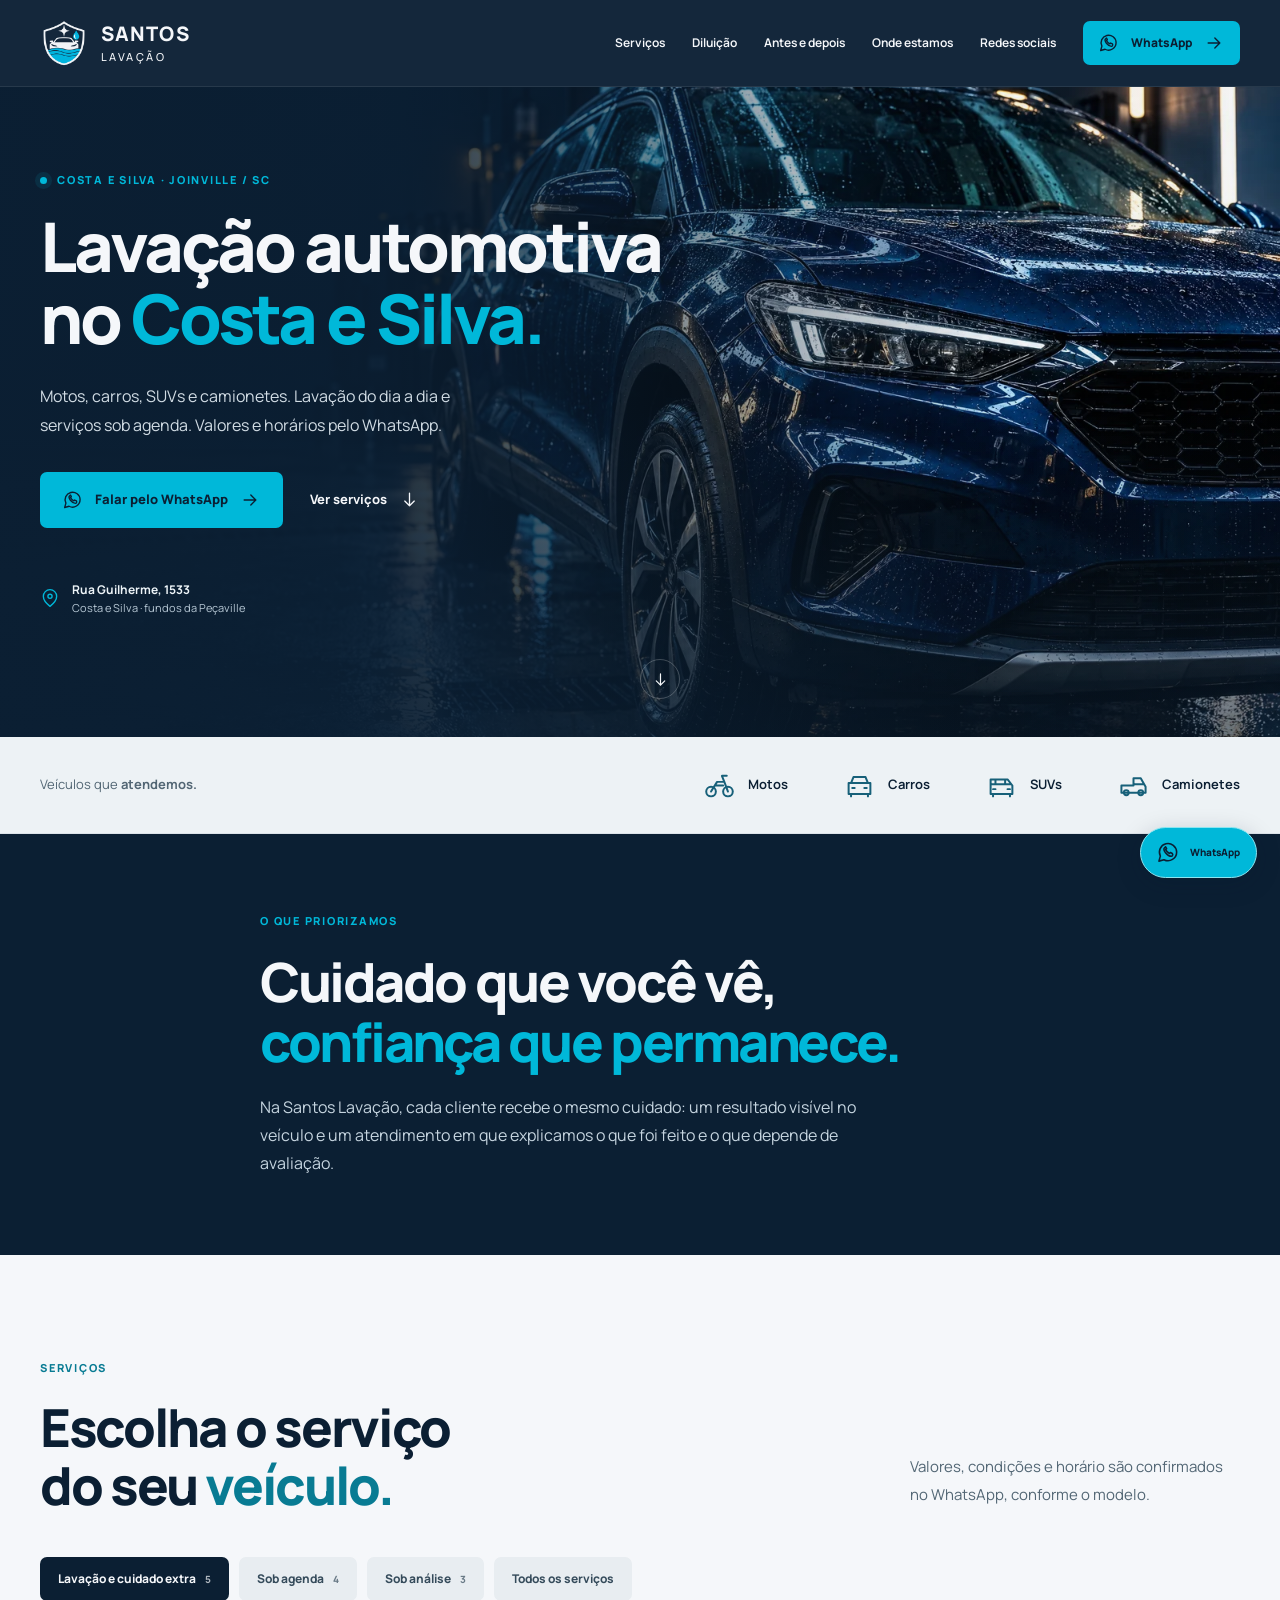
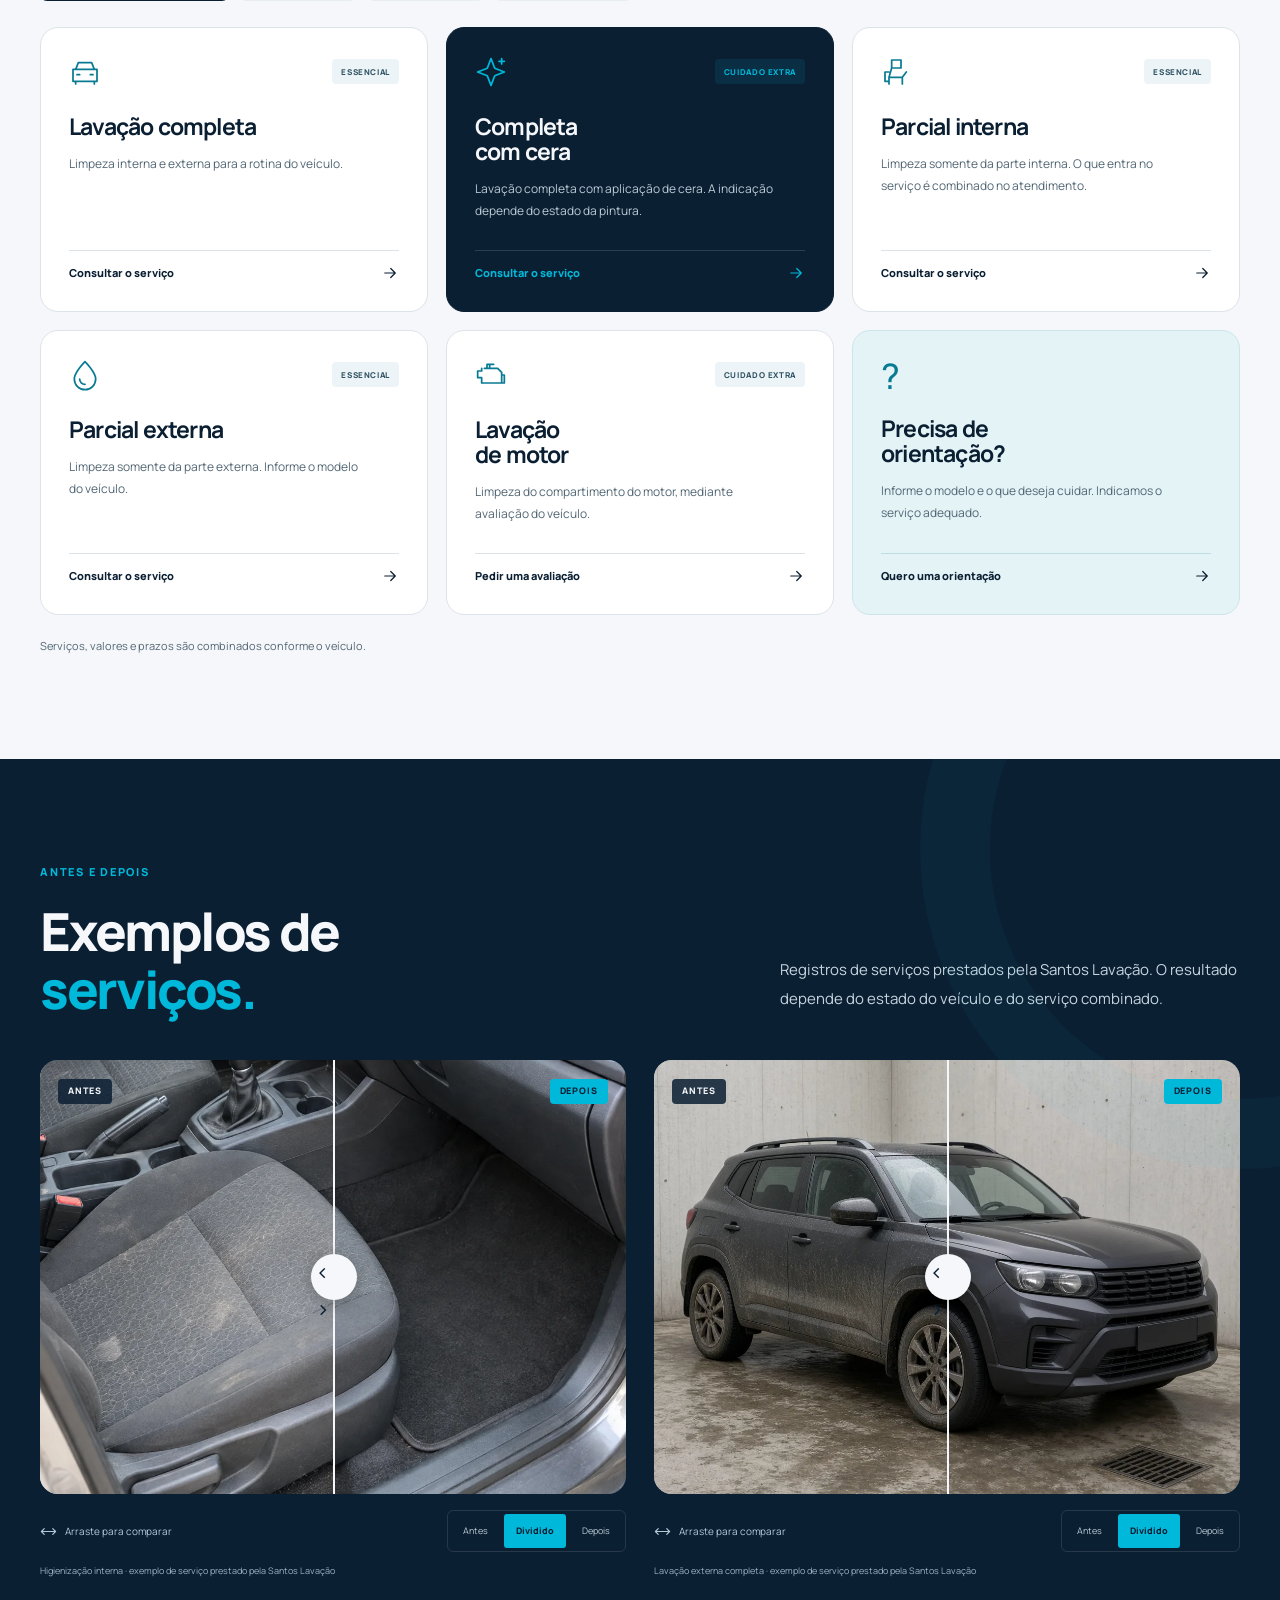
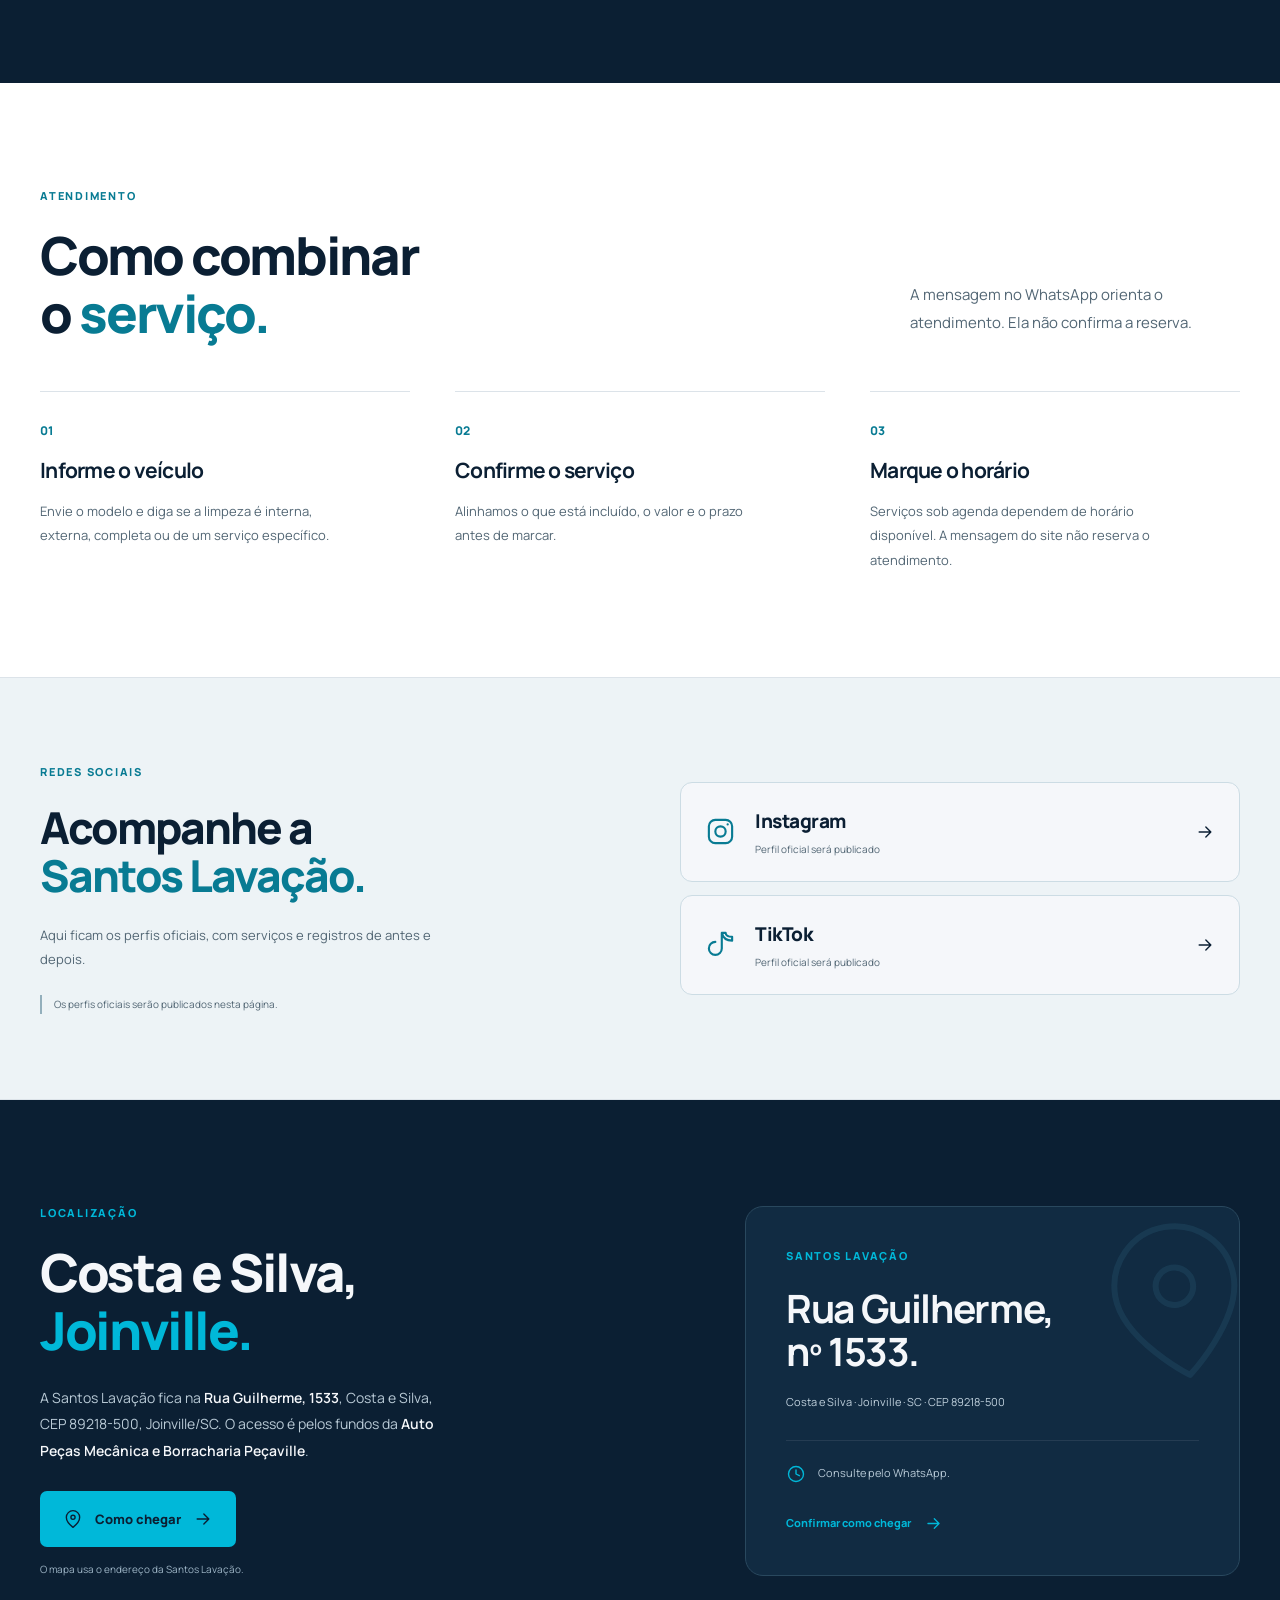
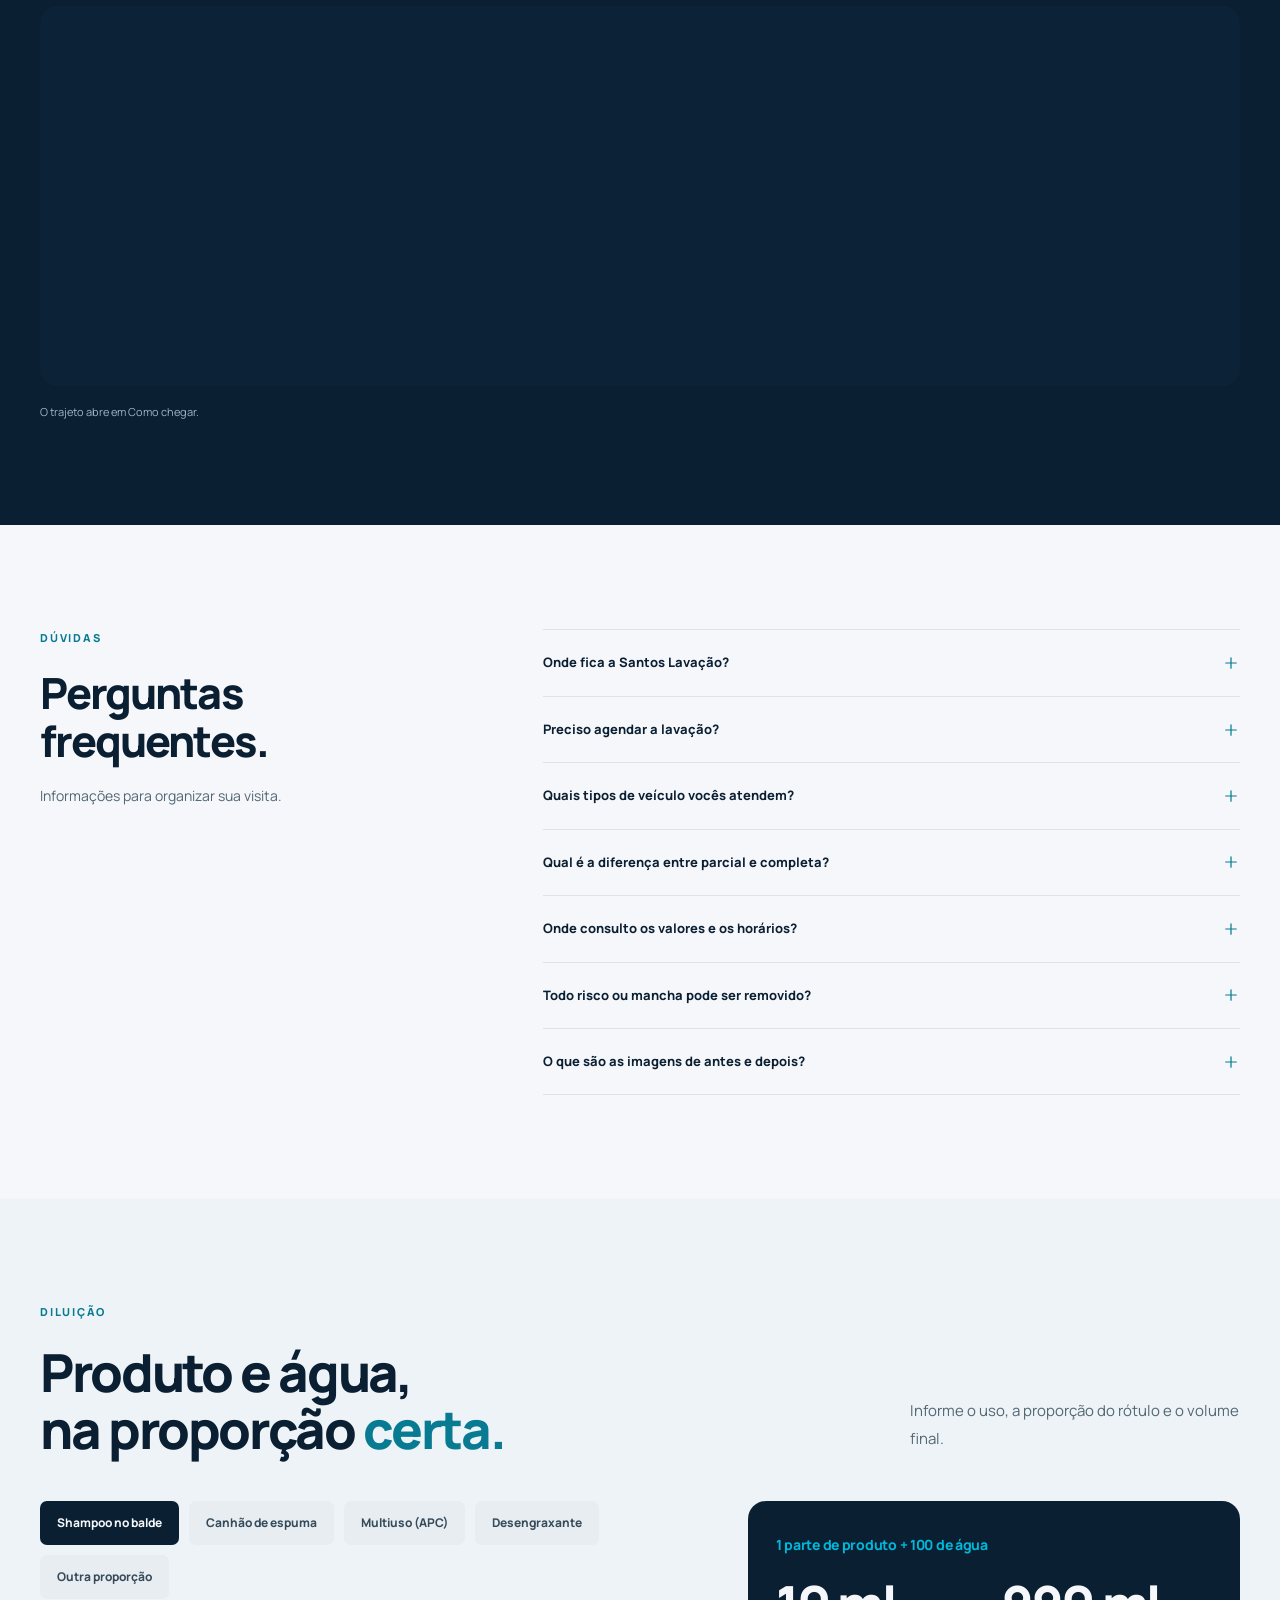
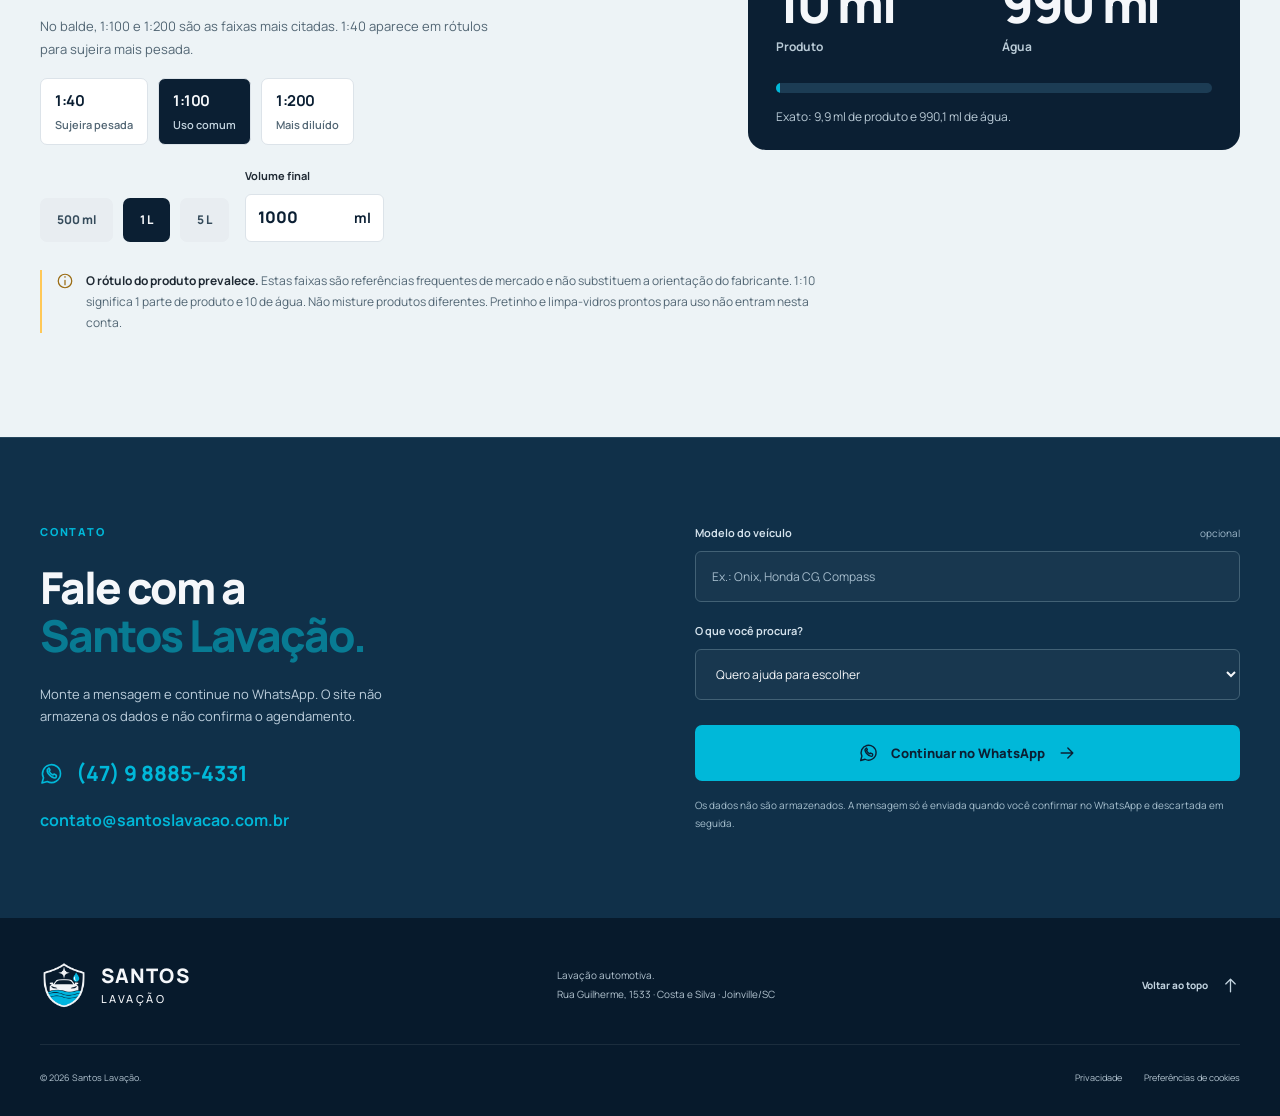
==== commit fc165cd9: "Publica produção em www.santoslavacao.com.br sem redes sociais obrigatórias. Co-authored-by: Cursor " ====
--- a/index.html
+++ b/index.html
@@ -5,7 +5,7 @@
   <meta name="viewport" content="width=device-width, initial-scale=1">
   <title>Santos Lavação | Lavação no Costa e Silva, Joinville</title>
   <meta name="description" content="Lavação na Rua Guilherme, 1533, Costa e Silva, Joinville/SC. Acesso pelos fundos da Peçaville. WhatsApp (47) 9 8885-4331.">
-  <meta name="robots" content="noindex, follow">
+  <meta name="robots" content="index, follow, max-image-preview:large">
   <meta name="theme-color" content="#0B1F33">
   <meta name="color-scheme" content="light">
   <meta name="referrer" content="strict-origin-when-cross-origin">
@@ -18,13 +18,13 @@
   <meta name="twitter:card" content="summary_large_image">
   <meta name="twitter:title" content="Santos Lavação — lavação automotiva em Joinville">
   <meta name="twitter:description" content="Lavação na Rua Guilherme, 1533, Costa e Silva, Joinville/SC. Acesso pelos fundos da Peçaville. WhatsApp (47) 9 8885-4331.">
-  <link rel="canonical" href="https://jizreel.github.io/santos-lavacar-site/">
-  <meta property="og:url" content="https://jizreel.github.io/santos-lavacar-site/">
-  <meta property="og:image" content="https://jizreel.github.io/santos-lavacar-site/assets/social-card.png">
+  <link rel="canonical" href="https://www.santoslavacao.com.br/">
+  <meta property="og:url" content="https://www.santoslavacao.com.br/">
+  <meta property="og:image" content="https://www.santoslavacao.com.br/assets/social-card.png">
   <meta property="og:image:width" content="1200">
   <meta property="og:image:height" content="630">
   <meta property="og:image:alt" content="Santos Lavação — lavação automotiva no Costa e Silva, Joinville">
-  <meta name="twitter:image" content="https://jizreel.github.io/santos-lavacar-site/assets/social-card.png">
+  <meta name="twitter:image" content="https://www.santoslavacao.com.br/assets/social-card.png">
   
   <link rel="icon" href="./assets/favicon.png" type="image/png">
   <link rel="apple-touch-icon" href="./assets/apple-touch-icon.png">
@@ -49,9 +49,9 @@
     "@type": "Place",
     "name": "Costa e Silva, Joinville/SC"
   },
-  "url": "https://jizreel.github.io/santos-lavacar-site/",
-  "@id": "https://jizreel.github.io/santos-lavacar-site/#santos-lavacao",
-  "logo": "https://jizreel.github.io/santos-lavacar-site/assets/logo.png",
+  "url": "https://www.santoslavacao.com.br/",
+  "@id": "https://www.santoslavacao.com.br/#santos-lavacao",
+  "logo": "https://www.santoslavacao.com.br/assets/logo.png",
   "hasMap": "https://www.google.com/maps/dir/?api=1&destination=Rua%20Guilherme%2C%201533%2C%20Costa%20e%20Silva%2C%20Joinville%2C%20SC%2C%2089218-500"
 }</script>
   <script src="./config.js" defer></script>
@@ -214,7 +214,7 @@
       </div>
     </section>
 
-    <section class="contact-section" id="contato" aria-labelledby="contact-title"><div class="container contact-layout"><div><p class="eyebrow">CONTATO</p><h2 id="contact-title">Fale com a<br><span>Santos Lavação.</span></h2><p>Monte a mensagem e continue no WhatsApp. O site não armazena os dados e não confirma o agendamento.</p><a href="https://wa.me/5547988854331?text=Ol%C3%A1%2C%20Santos%20Lava%C3%A7%C3%A3o!%20Quero%20orienta%C3%A7%C3%A3o%20para%20cuidar%20do%20meu%20ve%C3%ADculo.%20Podem%20me%20informar%20valores%2C%20condi%C3%A7%C3%B5es%20e%20disponibilidade%3F" target="_blank" rel="noopener noreferrer" class="phone-link" data-event="click_whatsapp" data-position="telefone"><svg aria-hidden="true"><use href="#i-whatsapp"></use></svg> (47) 9 8885-4331</a></div><form id="contact-form"><div class="field"><label for="vehicle">Modelo do veículo <span>opcional</span></label><input id="vehicle" name="vehicle" maxlength="80" autocomplete="off" placeholder="Ex.: Onix, Honda CG, Compass"></div><div class="field"><label for="service">O que você procura?</label><select id="service" name="service"><option value="Quero orientação para escolher o serviço">Quero ajuda para escolher</option><option>Lavação completa</option><option>Lavação completa com cera</option><option>Lavação parcial interna</option><option>Lavação parcial externa</option><option>Lavação de motor</option><option>Higienização interna (sob agenda)</option><option>Lavação inferior (sob agenda)</option><option>Polimento automotivo (sob agenda)</option><option>Polimento de faróis (sob agenda)</option><option>Cristalização de vidros (sob análise)</option><option>Vitrificação de couro (sob análise)</option><option>Revitalização de plásticos (sob análise)</option></select></div><button type="submit" class="button"><svg aria-hidden="true"><use href="#i-whatsapp"></use></svg> Continuar no WhatsApp <svg aria-hidden="true"><use href="#i-arrow"></use></svg></button><p class="form-note">Os dados não são armazenados. A mensagem só é enviada quando você confirmar no WhatsApp e descartada em seguida.</p></form></div></section>
+    <section class="contact-section" id="contato" aria-labelledby="contact-title"><div class="container contact-layout"><div><p class="eyebrow">CONTATO</p><h2 id="contact-title">Fale com a<br><span>Santos Lavação.</span></h2><p>Monte a mensagem e continue no WhatsApp. O site não armazena os dados e não confirma o agendamento.</p><a href="https://wa.me/5547988854331?text=Ol%C3%A1%2C%20Santos%20Lava%C3%A7%C3%A3o!%20Quero%20orienta%C3%A7%C3%A3o%20para%20cuidar%20do%20meu%20ve%C3%ADculo.%20Podem%20me%20informar%20valores%2C%20condi%C3%A7%C3%B5es%20e%20disponibilidade%3F" target="_blank" rel="noopener noreferrer" class="phone-link" data-event="click_whatsapp" data-position="telefone"><svg aria-hidden="true"><use href="#i-whatsapp"></use></svg> (47) 9 8885-4331</a><a href="mailto:contato@santoslavacao.com.br" class="phone-link email-link">contato@santoslavacao.com.br</a></div><form id="contact-form"><div class="field"><label for="vehicle">Modelo do veículo <span>opcional</span></label><input id="vehicle" name="vehicle" maxlength="80" autocomplete="off" placeholder="Ex.: Onix, Honda CG, Compass"></div><div class="field"><label for="service">O que você procura?</label><select id="service" name="service"><option value="Quero orientação para escolher o serviço">Quero ajuda para escolher</option><option>Lavação completa</option><option>Lavação completa com cera</option><option>Lavação parcial interna</option><option>Lavação parcial externa</option><option>Lavação de motor</option><option>Higienização interna (sob agenda)</option><option>Lavação inferior (sob agenda)</option><option>Polimento automotivo (sob agenda)</option><option>Polimento de faróis (sob agenda)</option><option>Cristalização de vidros (sob análise)</option><option>Vitrificação de couro (sob análise)</option><option>Revitalização de plásticos (sob análise)</option></select></div><button type="submit" class="button"><svg aria-hidden="true"><use href="#i-whatsapp"></use></svg> Continuar no WhatsApp <svg aria-hidden="true"><use href="#i-arrow"></use></svg></button><p class="form-note">Os dados não são armazenados. A mensagem só é enviada quando você confirmar no WhatsApp e descartada em seguida.</p></form></div></section>
   </main>
   <footer><div class="container footer-top"><a class="brand" href="#inicio"><img src="./assets/logo.png" alt="" width="48" height="48"><span>SANTOS<span class="brand-sub">LAVAÇÃO</span></span></a><p>Lavação automotiva.<br>Rua Guilherme, 1533 · Costa e Silva · Joinville/SC</p><a class="text-link" href="#inicio">Voltar ao topo <svg aria-hidden="true"><use href="#i-up"></use></svg></a></div><div class="container footer-bottom"><p>© 2026 Santos Lavação.</p><div><a href="./privacidade.html">Privacidade</a><button id="cookie-settings">Preferências de cookies</button></div></div></footer>
   <a class="floating-whatsapp" href="https://wa.me/5547988854331?text=Ol%C3%A1%2C%20Santos%20Lava%C3%A7%C3%A3o!%20Quero%20orienta%C3%A7%C3%A3o%20para%20cuidar%20do%20meu%20ve%C3%ADculo.%20Podem%20me%20informar%20valores%2C%20condi%C3%A7%C3%B5es%20e%20disponibilidade%3F" target="_blank" rel="noopener noreferrer" aria-label="Falar com a Santos Lavação pelo WhatsApp" data-event="click_whatsapp" data-position="flutuante"><svg aria-hidden="true"><use href="#i-whatsapp"></use></svg><span>WhatsApp</span></a>
--- a/styles.css
+++ b/styles.css
@@ -9,7 +9,7 @@
 .social-section{padding:85px 0;background:#edf3f6;border-top:1px solid var(--line);border-bottom:1px solid var(--line)}.social-layout{display:grid;grid-template-columns:1fr 1fr;gap:80px;align-items:center}.social-layout h2{font-size:44px}.social-layout>div>p:not(.eyebrow){max-width:405px;font-size:13px;color:var(--muted);margin-top:23px;line-height:1.9}.social-layout .pending-note{font-size:10px!important;max-width:390px!important;border-left:2px solid #93afbc;padding-left:12px}.social-cards{display:flex;flex-direction:column;gap:13px}.social-card{display:flex;align-items:center;gap:19px;padding:23px 24px;border:1px solid #ccdce4;border-radius:12px;background:var(--white);width:100%;text-align:left;color:var(--navy);transition:border-color .2s,transform .2s}.social-card:hover{border-color:#76bdcb;transform:translateX(3px)}.social-card>svg:first-child{width:31px;height:31px;color:#087b93}.social-card .social-copy{flex:1;min-width:0}.social-copy strong{font-size:19px;font-weight:800;letter-spacing:-.025em;display:block}.social-copy small{display:block;font-size:10px;color:var(--muted);margin-top:4px}.social-card .social-status{font-size:9px;color:#677f8d;border:1px solid #cedde3;border-radius:4px;padding:4px 6px}.social-card>svg:last-child{width:20px;height:20px}
 .location-section{background:var(--navy);color:var(--white)}.location-layout{display:grid;grid-template-columns:1.1fr .9fr;gap:100px;align-items:center}.location-section h2 span{color:var(--cyan)}.location-intro{font-size:14px;color:#b9cad6;max-width:395px;margin:25px 0 27px;line-height:1.9}.location-intro strong{font-weight:600;color:var(--white)}.location-caveat{color:#9eb5c6;font-size:10px;max-width:400px;margin-top:14px}.location-card{position:relative;padding:40px;background:#112b42;border:1px solid #29485e;border-radius:var(--radius);overflow:hidden}.location-card .big-pin{position:absolute;width:180px;height:180px;right:-28px;top:4px;color:#23506a;opacity:.4;stroke-width:.8;transform:rotate(-10deg)}.location-card h3{font-size:39px;position:relative;margin-bottom:20px}.location-card>p:not(.eyebrow){font-size:11px;color:#c0d1dd}.location-card-details{border-top:1px solid #ffffff15;display:flex;gap:12px;padding-top:23px;margin-top:29px;margin-bottom:24px}.location-card-details svg{width:20px;height:20px;color:var(--cyan)}.location-card-details p{font-size:11px;color:#b8cad7}.location-card .text-link{font-size:11px;color:var(--cyan)}.location-map{margin-top:28px}.location-map iframe{width:100%;height:380px;border:0;border-radius:18px;background:#0c2236}.location-map p{font-size:11px;color:#9eb5c6;margin:10px 0 0}
 .faq-layout{display:grid;grid-template-columns:.75fr 1.25fr;gap:85px}.faq h2{font-size:43px}.faq-layout>div>p:not(.eyebrow){color:var(--muted);margin-top:20px;font-size:14px}.faq-items details{border-bottom:1px solid var(--line)}.faq-items details:first-child{border-top:1px solid var(--line)}.faq-items summary{list-style:none;cursor:pointer;display:flex;align-items:center;justify-content:space-between;gap:25px;padding:22px 0;font-weight:750;font-size:13px;line-height:1.65}.faq-items summary::-webkit-details-marker{display:none}.faq-items summary svg{width:18px;height:18px;color:#087b93;transition:transform .2s}.faq-items details[open] summary svg{transform:rotate(45deg)}.faq-items details p{font-size:12px;color:var(--muted);padding:0 35px 23px 0;line-height:1.85}
-.contact-section{padding:85px 0;background:#103049;color:var(--white);border-top:1px solid #25475e}.contact-layout{display:grid;grid-template-columns:1fr 1fr;gap:110px;align-items:center}.contact-section h2{font-size:44px}.contact-layout>div>p:not(.eyebrow){font-size:13px;color:#bdcfdd;max-width:370px;margin-top:25px}.phone-link{display:inline-flex;gap:12px;align-items:center;color:var(--cyan);font-size:21px;font-weight:750;margin-top:29px}.phone-link svg{width:24px;height:24px}.field{margin-bottom:20px}.field label{display:flex;justify-content:space-between;align-items:center;font-size:11px;font-weight:650;color:#d4e2ec;margin-bottom:9px}.field label span{font-weight:400;font-size:10px;color:#9db6c8}.field input,.field select{width:100%;border-radius:6px;border:1px solid #426175;padding:14px 16px;background:#ffffff08;color:var(--white);min-height:51px;font-size:12px}.field input::placeholder{color:#a6bdcd}.field select option{background:var(--navy);color:var(--white)}.contact-section form>.button{width:100%;margin-top:5px}.form-note{font-size:10px;line-height:1.8;color:#a6bfce;margin-top:15px}
+.contact-section{padding:85px 0;background:#103049;color:var(--white);border-top:1px solid #25475e}.contact-layout{display:grid;grid-template-columns:1fr 1fr;gap:110px;align-items:center}.contact-section h2{font-size:44px}.contact-layout>div>p:not(.eyebrow){font-size:13px;color:#bdcfdd;max-width:370px;margin-top:25px}.phone-link{display:inline-flex;gap:12px;align-items:center;color:var(--cyan);font-size:21px;font-weight:750;margin-top:29px}.phone-link svg{width:24px;height:24px}.email-link{display:flex;font-size:16px;margin-top:14px;font-weight:650}.field{margin-bottom:20px}.field label{display:flex;justify-content:space-between;align-items:center;font-size:11px;font-weight:650;color:#d4e2ec;margin-bottom:9px}.field label span{font-weight:400;font-size:10px;color:#9db6c8}.field input,.field select{width:100%;border-radius:6px;border:1px solid #426175;padding:14px 16px;background:#ffffff08;color:var(--white);min-height:51px;font-size:12px}.field input::placeholder{color:#a6bdcd}.field select option{background:var(--navy);color:var(--white)}.contact-section form>.button{width:100%;margin-top:5px}.form-note{font-size:10px;line-height:1.8;color:#a6bfce;margin-top:15px}
 footer{padding:43px 0 24px;background:#071a2c;color:var(--white)}.footer-top{display:flex;justify-content:space-between;gap:35px;align-items:center}.footer-top>p{font-size:10px;color:#b3c4d0;line-height:1.9}.footer-top .text-link{font-size:10px;color:#c2d3df}.footer-bottom{margin-top:35px;border-top:1px solid #ffffff15;padding-top:19px;display:flex;justify-content:space-between;gap:20px;align-items:center}.footer-bottom p,.footer-bottom button,.footer-bottom a{font-size:9px;color:#b3c4d0}.footer-bottom>div{display:flex;gap:22px;align-items:center}.footer-bottom button{background:transparent;padding:0;min-height:28px}.brand-proposal{font-size:9px;color:#93aabc;margin-top:13px}.floating-whatsapp{position:fixed;bottom:22px;right:23px;z-index:25;display:flex;align-items:center;gap:10px;background:var(--cyan);color:var(--navy);border:1px solid #8ce5f0;border-radius:50px;padding:13px 16px;box-shadow:0 6px 25px #04182935;font-size:10px;font-weight:800;transition:transform .2s}.floating-whatsapp:hover{transform:translateY(-3px)}.floating-whatsapp svg{width:23px;height:23px}.cookie-banner{position:fixed;left:24px;right:24px;bottom:22px;z-index:50;max-width:850px;background:white;border:1px solid #c1d4df;border-radius:14px;padding:23px 26px;box-shadow:0 8px 60px #00172845;display:flex;gap:30px;align-items:center}.cookie-banner strong{font-size:13px}.cookie-banner p{font-size:11px;color:var(--muted);margin-top:5px}.cookie-banner p a{text-decoration:underline}.cookie-actions{display:flex;gap:9px;flex-shrink:0}.cookie-actions button{min-height:44px;padding:10px 13px;border-radius:5px;font-size:10px;font-weight:750}.cookie-reject{background:#eaf0f4;color:var(--navy)}.cookie-accept{background:var(--cyan);color:var(--navy)}dialog{border:1px solid #c4d9e3;border-radius:20px;max-width:480px;width:calc(100% - 40px);padding:40px;color:var(--navy);background:var(--white)}dialog::backdrop{background:#071a2cbf;backdrop-filter:blur(5px)}dialog h2{font-size:30px}dialog>p:not(.eyebrow){font-size:13px;color:var(--muted);line-height:1.8;margin:20px 0 25px}.dialog-close{position:absolute;right:15px;top:10px;background:transparent;color:var(--navy);font-size:27px;width:38px;height:38px}.sr-only{position:absolute!important;width:1px;height:1px;padding:0;margin:-1px;overflow:hidden;clip:rect(0,0,0,0);white-space:nowrap;border:0}.noscript-note{padding:15px;background:#fff1d1;font-size:12px;text-align:center}.privacy-page{max-width:800px;margin:0 auto;padding:60px 30px}.privacy-page h1{font-size:42px;margin:35px 0 25px}.privacy-page h2{font-size:22px;margin:35px 0 15px}.privacy-page p{margin:15px 0;line-height:1.9}.privacy-page ul{padding-left:22px}.privacy-page a{text-decoration:underline;color:#087b93}.privacy-page .privacy-status{background:#fff0ce;padding:15px;border-left:3px solid #d09c30;font-size:12px}
 @media(min-width:1600px){.hero{min-height:740px}.hero-content{padding-top:115px}.hero h1{font-size:80px}}
 @media(max-width:1100px){.container{width:calc(100% - 56px)}.header nav{gap:17px}.header nav>a:not(.button){font-size:11px}.brand>span{font-size:18px}.header .button-small{font-size:10px;padding:10px}.header .button-small svg:last-child{display:none}.hero h1{font-size:60px}.vehicle-inner>div{gap:30px}.results-layout{gap:40px}.social-layout{gap:40px}.location-layout{gap:50px}.contact-layout{gap:65px}.service-card{padding:23px}.service-card h3{font-size:21px}.tag{font-size:7px}.faq-layout{gap:45px}}
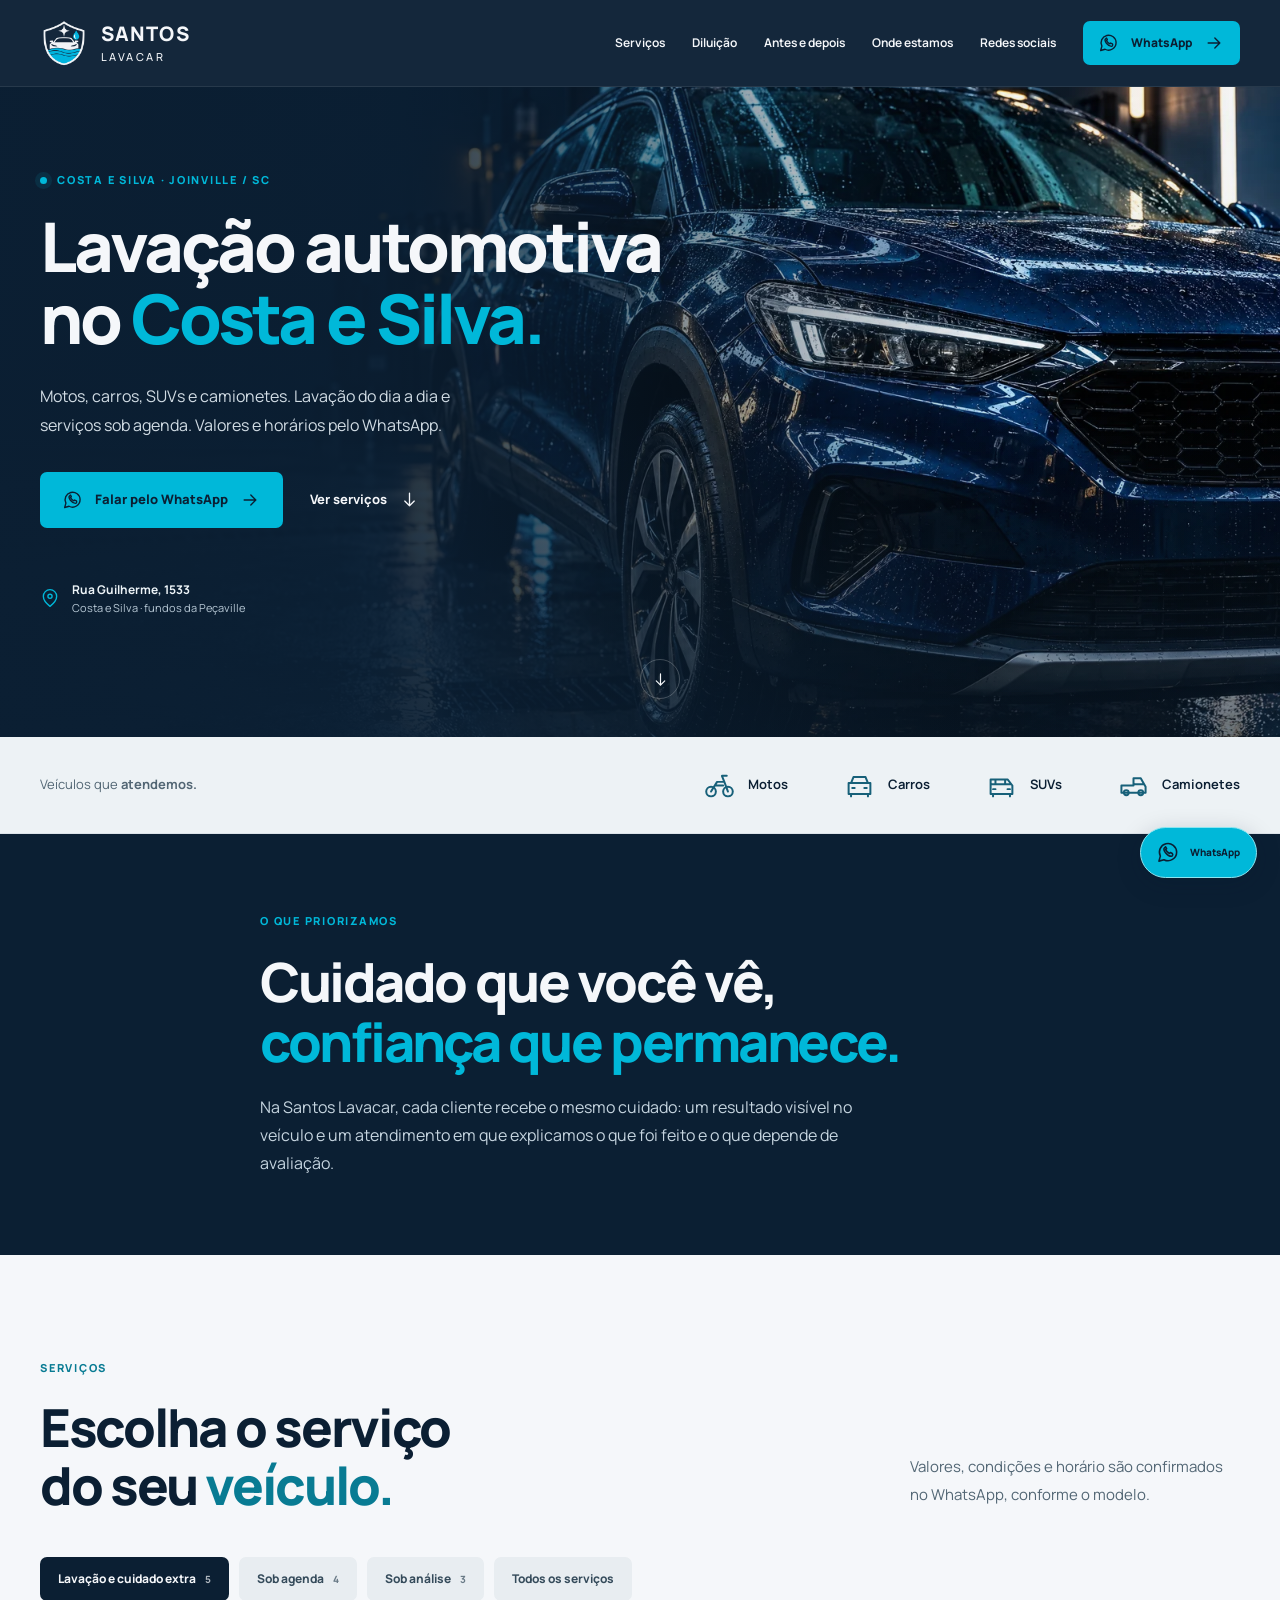
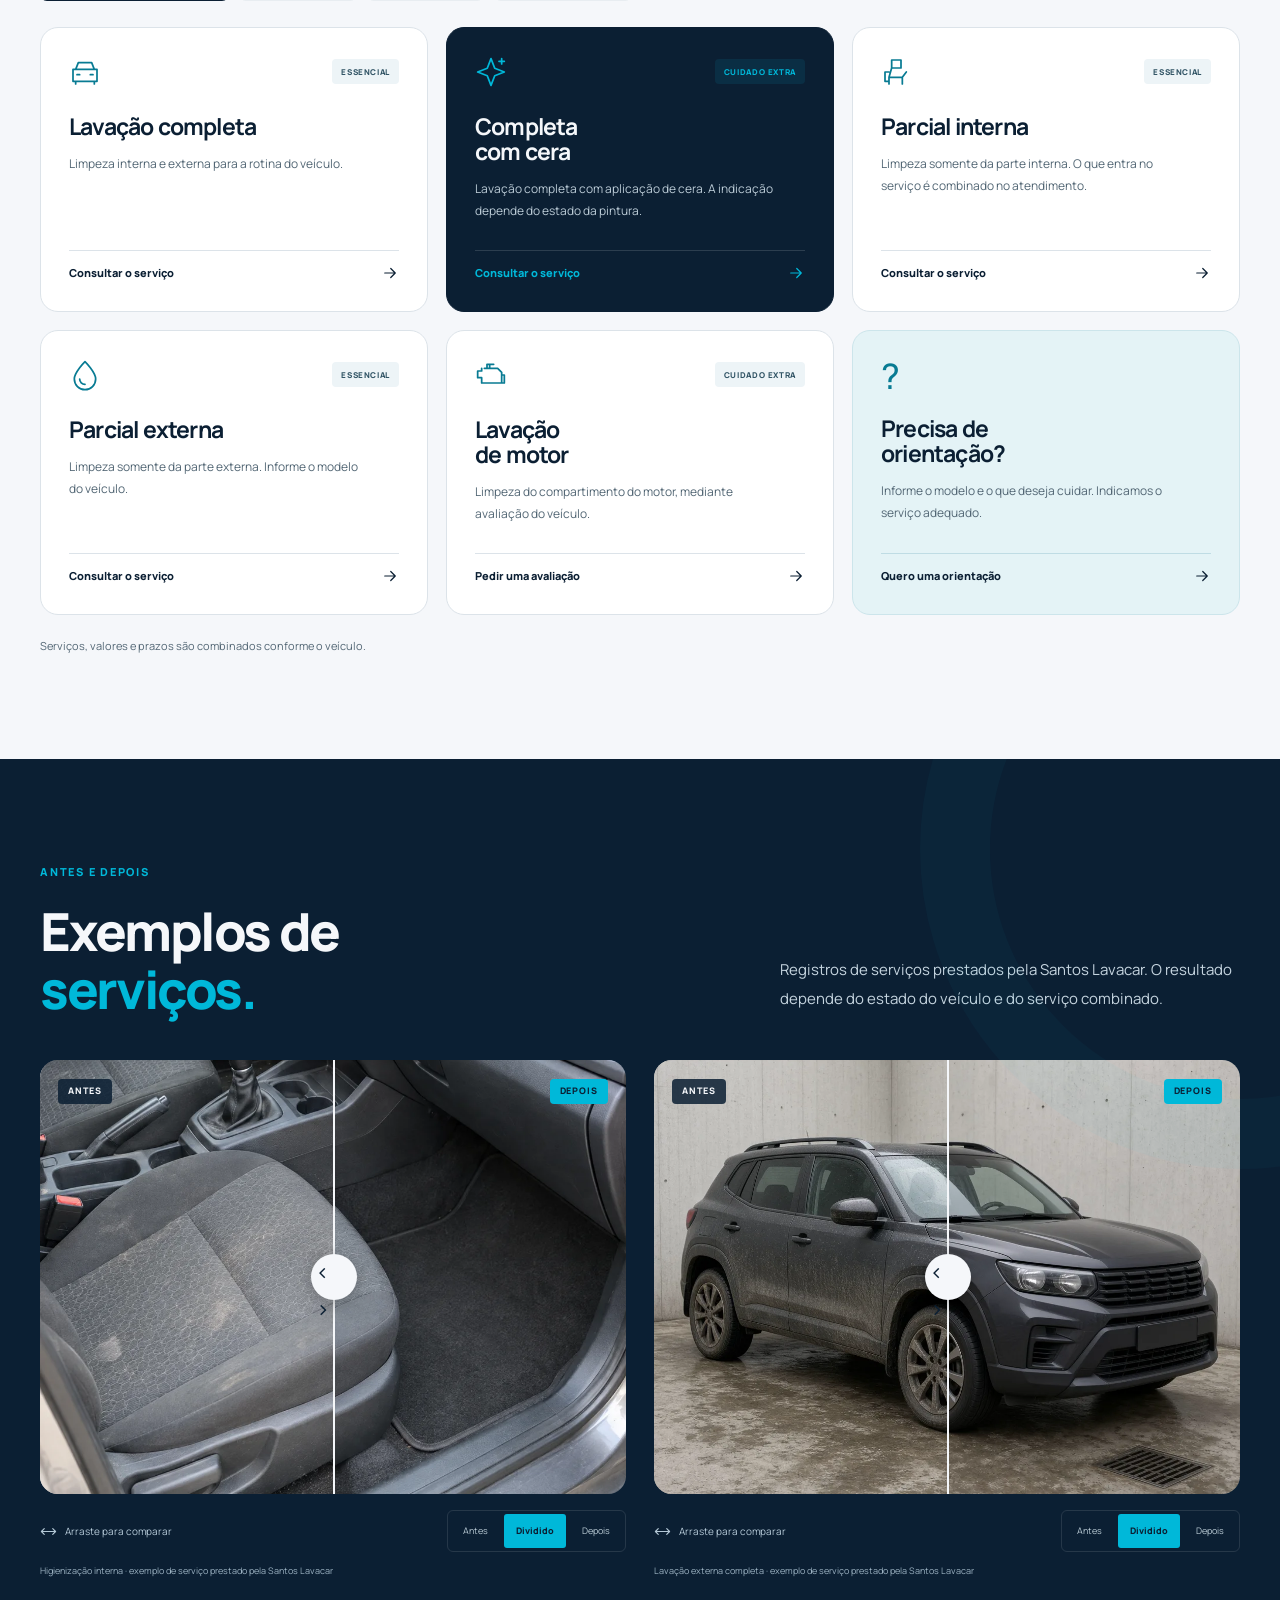
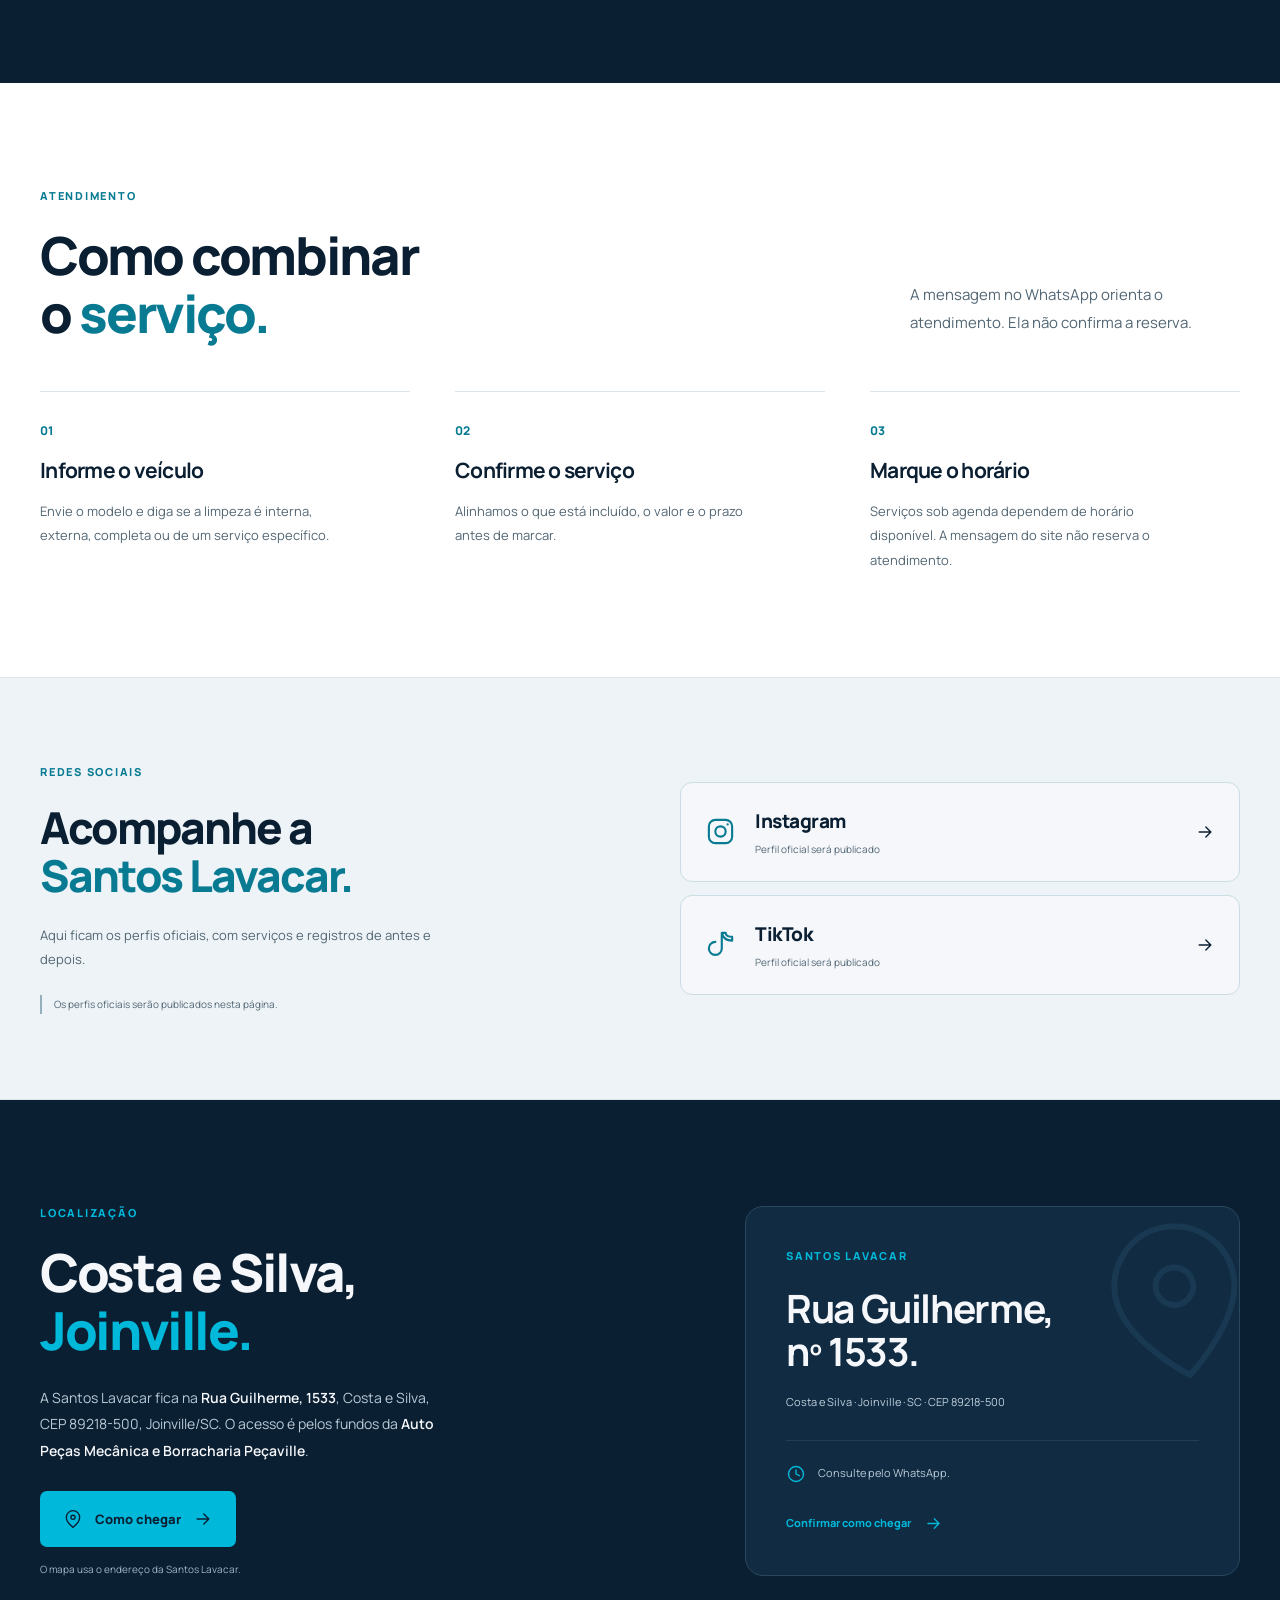
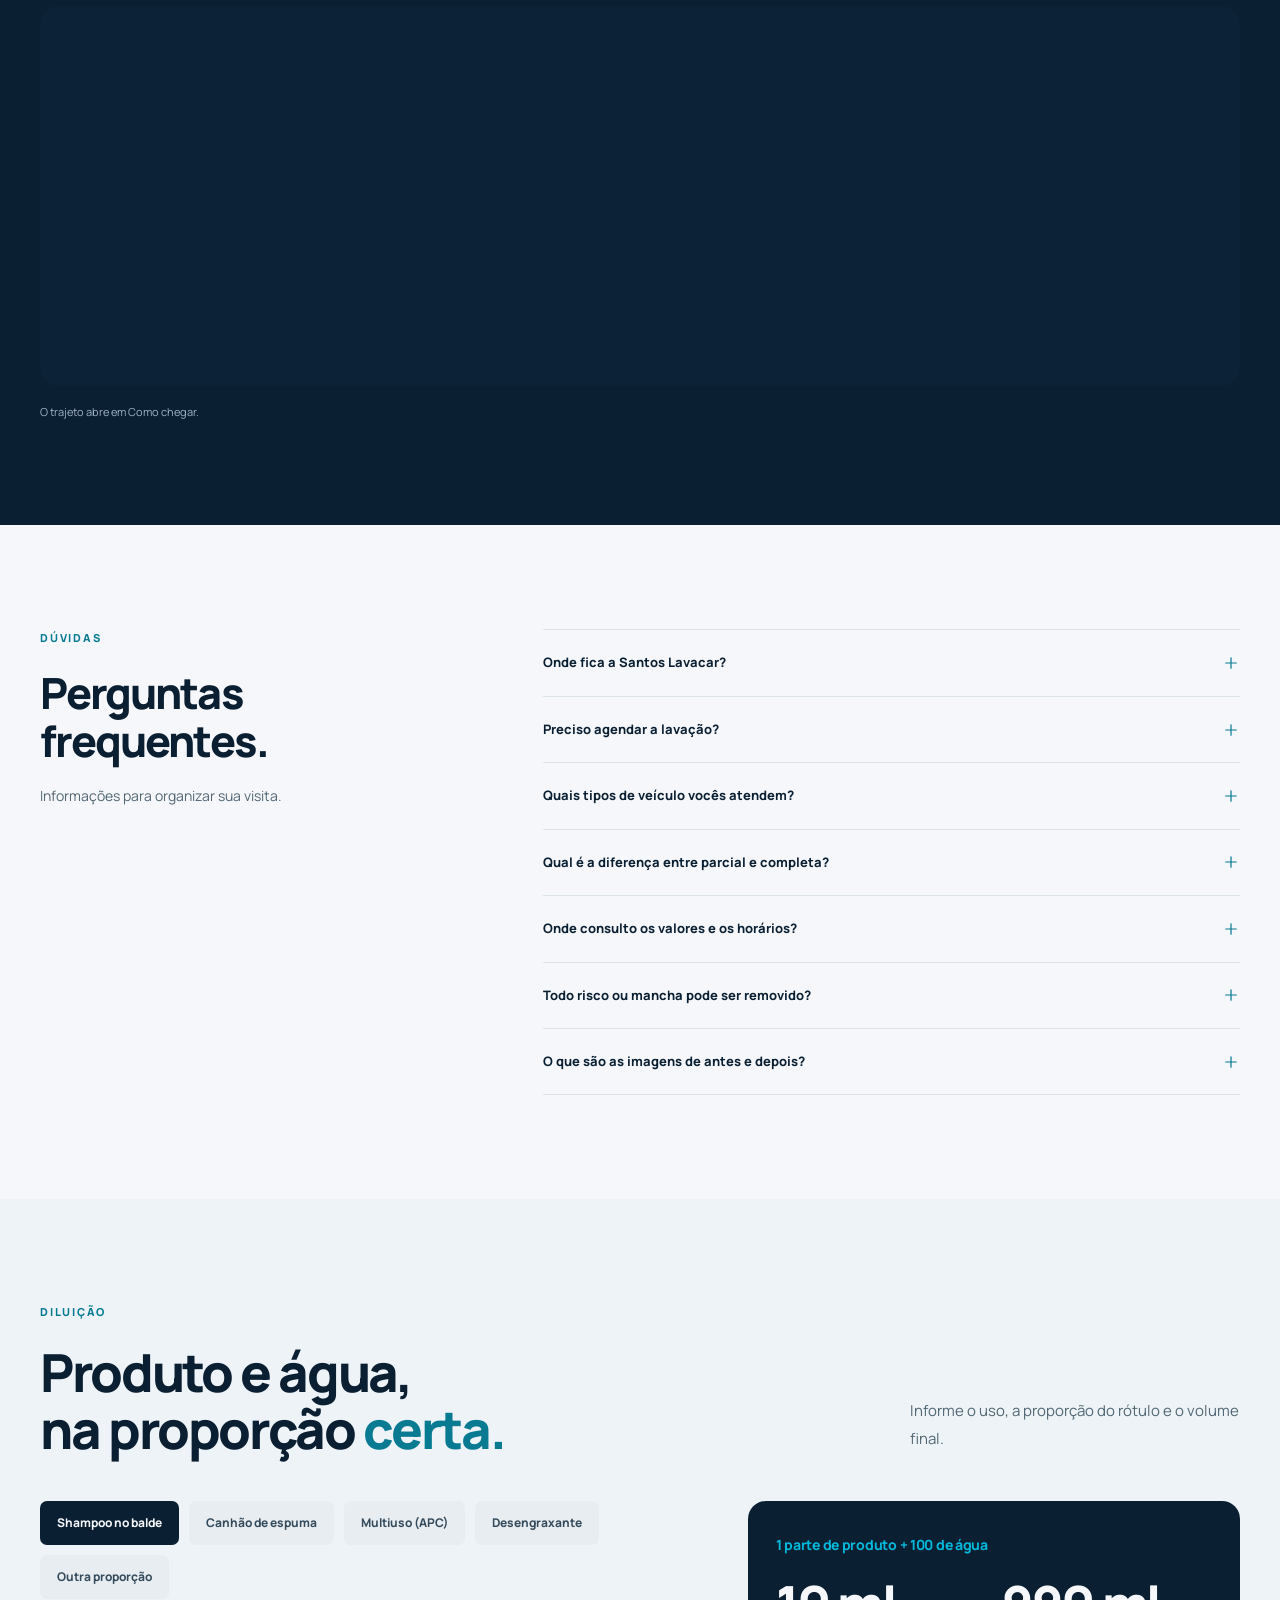
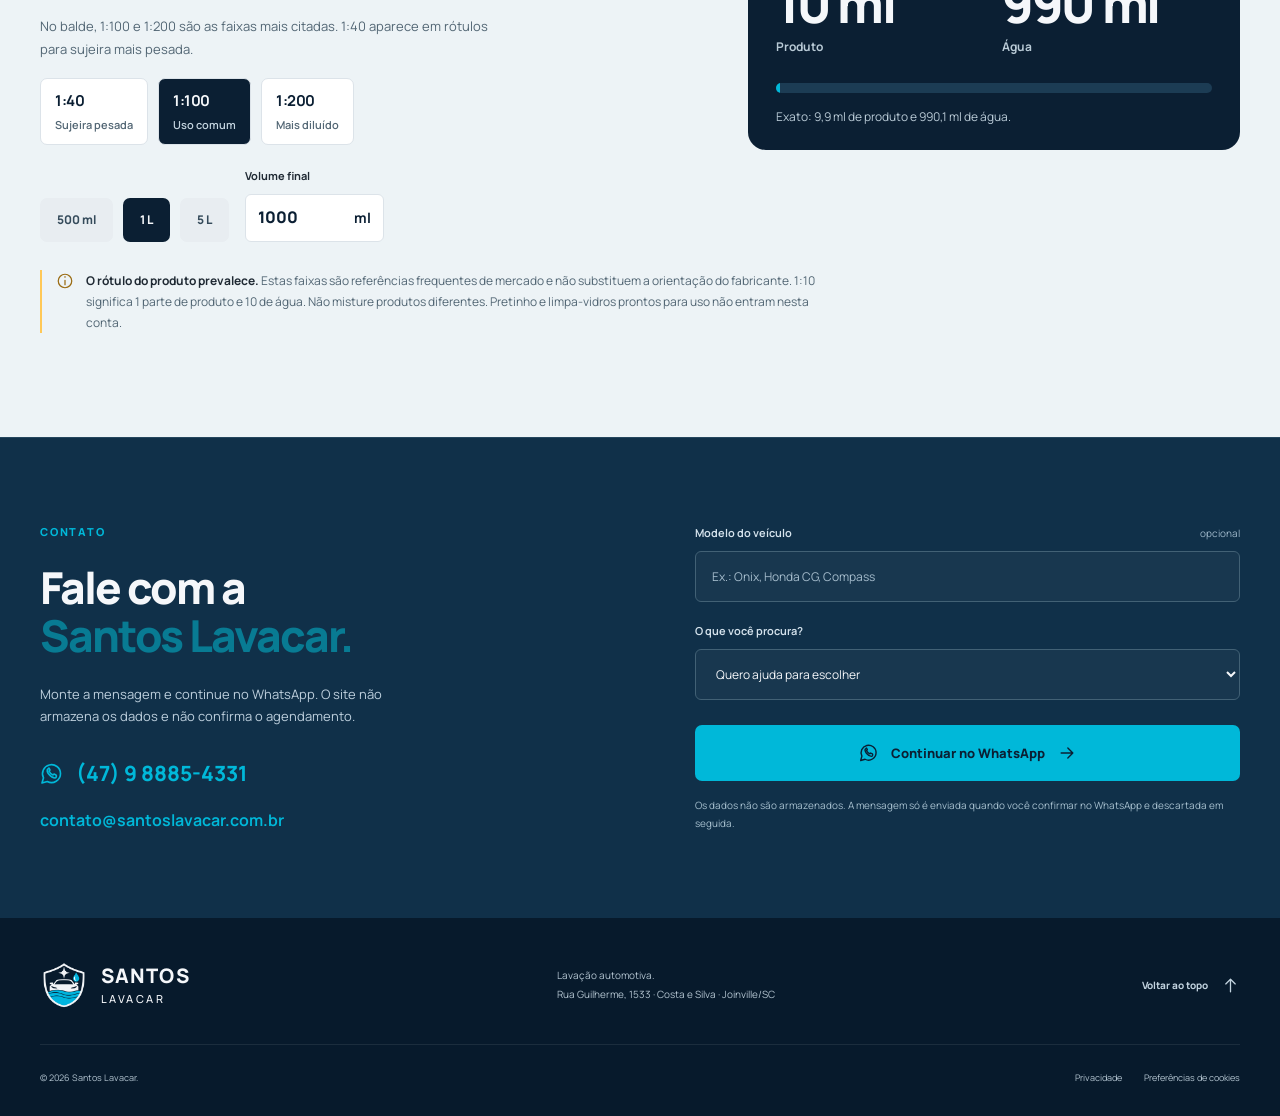
==== commit 64e64215: "Aponta produção e Pages para www.santoslavacar.com.br. Co-authored-by: Cursor <cursoragent@cursor.co" ====
--- a/index.html
+++ b/index.html
@@ -3,7 +3,7 @@
 <head>
   <meta charset="utf-8">
   <meta name="viewport" content="width=device-width, initial-scale=1">
-  <title>Santos Lavação | Lavação no Costa e Silva, Joinville</title>
+  <title>Santos Lavacar | Lavação no Costa e Silva, Joinville</title>
   <meta name="description" content="Lavação na Rua Guilherme, 1533, Costa e Silva, Joinville/SC. Acesso pelos fundos da Peçaville. WhatsApp (47) 9 8885-4331.">
   <meta name="robots" content="index, follow, max-image-preview:large">
   <meta name="theme-color" content="#0B1F33">
@@ -12,19 +12,19 @@
   <meta http-equiv="Content-Security-Policy" content="default-src 'self'; base-uri 'self'; object-src 'none'; form-action 'none'; frame-src https://maps.google.com https://www.google.com; script-src 'self' https://www.googletagmanager.com; style-src 'self' 'unsafe-inline'; img-src 'self' data:; font-src 'self'; connect-src 'self' https://www.google-analytics.com https://*.google-analytics.com https://*.analytics.google.com https://www.googletagmanager.com">
   <meta property="og:type" content="website">
   <meta property="og:locale" content="pt_BR">
-  <meta property="og:site_name" content="Santos Lavação">
-  <meta property="og:title" content="Santos Lavação — lavação automotiva em Joinville">
+  <meta property="og:site_name" content="Santos Lavacar">
+  <meta property="og:title" content="Santos Lavacar — lavação automotiva em Joinville">
   <meta property="og:description" content="Lavação de motos, carros, SUVs e camionetes no Costa e Silva. Serviços sob agenda e atendimento pelo WhatsApp.">
   <meta name="twitter:card" content="summary_large_image">
-  <meta name="twitter:title" content="Santos Lavação — lavação automotiva em Joinville">
+  <meta name="twitter:title" content="Santos Lavacar — lavação automotiva em Joinville">
   <meta name="twitter:description" content="Lavação na Rua Guilherme, 1533, Costa e Silva, Joinville/SC. Acesso pelos fundos da Peçaville. WhatsApp (47) 9 8885-4331.">
-  <link rel="canonical" href="https://www.santoslavacao.com.br/">
-  <meta property="og:url" content="https://www.santoslavacao.com.br/">
-  <meta property="og:image" content="https://www.santoslavacao.com.br/assets/social-card.png">
+  <link rel="canonical" href="https://www.santoslavacar.com.br/">
+  <meta property="og:url" content="https://www.santoslavacar.com.br/">
+  <meta property="og:image" content="https://www.santoslavacar.com.br/assets/social-card.png">
   <meta property="og:image:width" content="1200">
   <meta property="og:image:height" content="630">
-  <meta property="og:image:alt" content="Santos Lavação — lavação automotiva no Costa e Silva, Joinville">
-  <meta name="twitter:image" content="https://www.santoslavacao.com.br/assets/social-card.png">
+  <meta property="og:image:alt" content="Santos Lavacar — lavação automotiva no Costa e Silva, Joinville">
+  <meta name="twitter:image" content="https://www.santoslavacar.com.br/assets/social-card.png">
   
   <link rel="icon" href="./assets/favicon.png" type="image/png">
   <link rel="apple-touch-icon" href="./assets/apple-touch-icon.png">
@@ -34,7 +34,7 @@
   <script type="application/ld+json">{
   "@context": "https://schema.org",
   "@type": "CarWash",
-  "name": "Santos Lavação",
+  "name": "Santos Lavacar",
   "description": "Lavação automotiva na Rua Guilherme, 1533, Costa e Silva, Joinville/SC. Acesso pelos fundos da Peçaville.",
   "telephone": "+5547988854331",
   "address": {
@@ -49,9 +49,9 @@
     "@type": "Place",
     "name": "Costa e Silva, Joinville/SC"
   },
-  "url": "https://www.santoslavacao.com.br/",
-  "@id": "https://www.santoslavacao.com.br/#santos-lavacao",
-  "logo": "https://www.santoslavacao.com.br/assets/logo.png",
+  "url": "https://www.santoslavacar.com.br/",
+  "@id": "https://www.santoslavacar.com.br/#santos-lavacar",
+  "logo": "https://www.santoslavacar.com.br/assets/logo.png",
   "hasMap": "https://www.google.com/maps/dir/?api=1&destination=Rua%20Guilherme%2C%201533%2C%20Costa%20e%20Silva%2C%20Joinville%2C%20SC%2C%2089218-500"
 }</script>
   <script src="./config.js" defer></script>
@@ -61,11 +61,11 @@
   <a class="skip-link" href="#conteudo">Pular para o conteúdo</a>
   <header class="header">
     <div class="container header-inner">
-      <a class="brand" href="#inicio" aria-label="Santos Lavação, início"><img src="./assets/logo.png" width="52" height="52" alt="Escudo Santos Lavação"><span>SANTOS<span class="brand-sub">LAVAÇÃO</span></span></a>
+      <a class="brand" href="#inicio" aria-label="Santos Lavacar, início"><img src="./assets/logo.png" width="52" height="52" alt="Escudo Santos Lavacar"><span>SANTOS<span class="brand-sub">LAVACAR</span></span></a>
       <button class="menu-toggle" aria-expanded="false" aria-controls="navigation" aria-label="Abrir menu"><svg aria-hidden="true"><use href="#i-menu"></use></svg></button>
       <nav id="navigation" aria-label="Navegação principal">
         <a href="#servicos">Serviços</a><a href="#diluicao">Diluição</a><a href="#antes-depois">Antes e depois</a><a href="#localizacao">Onde estamos</a><a href="#redes">Redes sociais</a>
-        <a class="button button-small" href="https://wa.me/5547988854331?text=Ol%C3%A1%2C%20Santos%20Lava%C3%A7%C3%A3o!%20Quero%20orienta%C3%A7%C3%A3o%20para%20cuidar%20do%20meu%20ve%C3%ADculo.%20Podem%20me%20informar%20valores%2C%20condi%C3%A7%C3%B5es%20e%20disponibilidade%3F" target="_blank" rel="noopener noreferrer" data-event="click_whatsapp" data-position="menu"><svg aria-hidden="true"><use href="#i-whatsapp"></use></svg> WhatsApp <svg aria-hidden="true"><use href="#i-arrow"></use></svg></a>
+        <a class="button button-small" href="https://wa.me/5547988854331?text=Ol%C3%A1%2C%20Santos%20Lavacar!%20Quero%20orienta%C3%A7%C3%A3o%20para%20cuidar%20do%20meu%20ve%C3%ADculo.%20Podem%20me%20informar%20valores%2C%20condi%C3%A7%C3%B5es%20e%20disponibilidade%3F" target="_blank" rel="noopener noreferrer" data-event="click_whatsapp" data-position="menu"><svg aria-hidden="true"><use href="#i-whatsapp"></use></svg> WhatsApp <svg aria-hidden="true"><use href="#i-arrow"></use></svg></a>
       </nav>
     </div>
   </header>
@@ -77,7 +77,7 @@
         <p class="eyebrow"><span class="tiny-dot"></span> COSTA E SILVA · JOINVILLE / SC</p>
         <h1 id="hero-title">Lavação automotiva<br>no <span>Costa e Silva.</span></h1>
         <p class="hero-lead">Motos, carros, SUVs e camionetes. Lavação do dia a dia e serviços sob agenda. Valores e horários pelo WhatsApp.</p>
-        <div class="hero-actions"><a class="button" href="https://wa.me/5547988854331?text=Ol%C3%A1%2C%20Santos%20Lava%C3%A7%C3%A3o!%20Quero%20orienta%C3%A7%C3%A3o%20para%20cuidar%20do%20meu%20ve%C3%ADculo.%20Podem%20me%20informar%20valores%2C%20condi%C3%A7%C3%B5es%20e%20disponibilidade%3F" target="_blank" rel="noopener noreferrer" data-event="click_whatsapp" data-position="hero"><svg aria-hidden="true"><use href="#i-whatsapp"></use></svg> Falar pelo WhatsApp <svg aria-hidden="true"><use href="#i-arrow"></use></svg></a><a class="text-link" href="#servicos">Ver serviços <svg aria-hidden="true"><use href="#i-down"></use></svg></a></div>
+        <div class="hero-actions"><a class="button" href="https://wa.me/5547988854331?text=Ol%C3%A1%2C%20Santos%20Lavacar!%20Quero%20orienta%C3%A7%C3%A3o%20para%20cuidar%20do%20meu%20ve%C3%ADculo.%20Podem%20me%20informar%20valores%2C%20condi%C3%A7%C3%B5es%20e%20disponibilidade%3F" target="_blank" rel="noopener noreferrer" data-event="click_whatsapp" data-position="hero"><svg aria-hidden="true"><use href="#i-whatsapp"></use></svg> Falar pelo WhatsApp <svg aria-hidden="true"><use href="#i-arrow"></use></svg></a><a class="text-link" href="#servicos">Ver serviços <svg aria-hidden="true"><use href="#i-down"></use></svg></a></div>
         <div class="hero-location"><svg aria-hidden="true"><use href="#i-pin"></use></svg><p><strong>Rua Guilherme, 1533</strong><span>Costa e Silva · fundos da Peçaville</span></p></div>
       </div>
       <a class="hero-scroll" href="#servicos" aria-label="Ir para os serviços"><svg aria-hidden="true"><use href="#i-down"></use></svg></a>
@@ -88,7 +88,7 @@
       <div class="container priority-inner">
         <p class="eyebrow">O QUE PRIORIZAMOS</p>
         <h2 id="priority-title">Cuidado que você vê,<br><span>confiança que permanece.</span></h2>
-        <p>Na Santos Lavação, cada cliente recebe o mesmo cuidado: um resultado visível no veículo e um atendimento em que explicamos o que foi feito e o que depende de avaliação.</p>
+        <p>Na Santos Lavacar, cada cliente recebe o mesmo cuidado: um resultado visível no veículo e um atendimento em que explicamos o que foi feito e o que depende de avaliação.</p>
       </div>
     </section>
 
@@ -98,19 +98,19 @@
         <div class="service-filters" role="group" aria-label="Filtrar serviços"><button class="filter active" data-filter="lavacao" aria-pressed="true">Lavação e cuidado extra <span>5</span></button><button class="filter" data-filter="agenda" aria-pressed="false">Sob agenda <span>4</span></button><button class="filter" data-filter="analise" aria-pressed="false">Sob análise <span>3</span></button><button class="filter" data-filter="todos" aria-pressed="false">Todos os serviços</button></div>
         <p class="sr-only" id="filter-status" role="status" aria-live="polite"></p>
         <div class="service-grid">
-          <article class="service-card" data-category="lavacao"><div class="card-top"><svg class="service-icon" aria-hidden="true"><use href="#i-car"></use></svg><span class="tag">ESSENCIAL</span></div><h3>Lavação completa</h3><p>Limpeza interna e externa para a rotina do veículo.</p><a href="https://wa.me/5547988854331?text=Ol%C3%A1%2C%20Santos%20Lava%C3%A7%C3%A3o!%20Quero%20orienta%C3%A7%C3%A3o%20para%20cuidar%20do%20meu%20ve%C3%ADculo.%20Podem%20me%20informar%20valores%2C%20condi%C3%A7%C3%B5es%20e%20disponibilidade%3F" data-service="Lavação completa" class="card-link" target="_blank" rel="noopener noreferrer">Consultar o serviço <svg aria-hidden="true"><use href="#i-arrow"></use></svg></a></article>
-          <article class="service-card featured" data-category="lavacao"><div class="card-top"><svg class="service-icon" aria-hidden="true"><use href="#i-spark"></use></svg><span class="tag">CUIDADO EXTRA</span></div><h3>Completa<br>com cera</h3><p>Lavação completa com aplicação de cera. A indicação depende do estado da pintura.</p><a href="https://wa.me/5547988854331?text=Ol%C3%A1%2C%20Santos%20Lava%C3%A7%C3%A3o!%20Quero%20orienta%C3%A7%C3%A3o%20para%20cuidar%20do%20meu%20ve%C3%ADculo.%20Podem%20me%20informar%20valores%2C%20condi%C3%A7%C3%B5es%20e%20disponibilidade%3F" data-service="Lavação completa com cera" class="card-link" target="_blank" rel="noopener noreferrer">Consultar o serviço <svg aria-hidden="true"><use href="#i-arrow"></use></svg></a></article>
-          <article class="service-card" data-category="lavacao"><div class="card-top"><svg class="service-icon" aria-hidden="true"><use href="#i-seat"></use></svg><span class="tag">ESSENCIAL</span></div><h3>Parcial interna</h3><p>Limpeza somente da parte interna. O que entra no serviço é combinado no atendimento.</p><a href="https://wa.me/5547988854331?text=Ol%C3%A1%2C%20Santos%20Lava%C3%A7%C3%A3o!%20Quero%20orienta%C3%A7%C3%A3o%20para%20cuidar%20do%20meu%20ve%C3%ADculo.%20Podem%20me%20informar%20valores%2C%20condi%C3%A7%C3%B5es%20e%20disponibilidade%3F" data-service="Lavação parcial interna" class="card-link" target="_blank" rel="noopener noreferrer">Consultar o serviço <svg aria-hidden="true"><use href="#i-arrow"></use></svg></a></article>
-          <article class="service-card" data-category="lavacao"><div class="card-top"><svg class="service-icon" aria-hidden="true"><use href="#i-drop"></use></svg><span class="tag">ESSENCIAL</span></div><h3>Parcial externa</h3><p>Limpeza somente da parte externa. Informe o modelo do veículo.</p><a href="https://wa.me/5547988854331?text=Ol%C3%A1%2C%20Santos%20Lava%C3%A7%C3%A3o!%20Quero%20orienta%C3%A7%C3%A3o%20para%20cuidar%20do%20meu%20ve%C3%ADculo.%20Podem%20me%20informar%20valores%2C%20condi%C3%A7%C3%B5es%20e%20disponibilidade%3F" data-service="Lavação parcial externa" class="card-link" target="_blank" rel="noopener noreferrer">Consultar o serviço <svg aria-hidden="true"><use href="#i-arrow"></use></svg></a></article>
-          <article class="service-card" data-category="lavacao"><div class="card-top"><svg class="service-icon" aria-hidden="true"><use href="#i-engine"></use></svg><span class="tag">CUIDADO EXTRA</span></div><h3>Lavação<br>de motor</h3><p>Limpeza do compartimento do motor, mediante avaliação do veículo.</p><a href="https://wa.me/5547988854331?text=Ol%C3%A1%2C%20Santos%20Lava%C3%A7%C3%A3o!%20Quero%20orienta%C3%A7%C3%A3o%20para%20cuidar%20do%20meu%20ve%C3%ADculo.%20Podem%20me%20informar%20valores%2C%20condi%C3%A7%C3%B5es%20e%20disponibilidade%3F" data-service="Lavação de motor" class="card-link" target="_blank" rel="noopener noreferrer">Pedir uma avaliação <svg aria-hidden="true"><use href="#i-arrow"></use></svg></a></article>
-          <article class="service-card service-callout" data-category="lavacao"><span class="callout-number">?</span><h3>Precisa de<br>orientação?</h3><p>Informe o modelo e o que deseja cuidar. Indicamos o serviço adequado.</p><a href="https://wa.me/5547988854331?text=Ol%C3%A1%2C%20Santos%20Lava%C3%A7%C3%A3o!%20Quero%20orienta%C3%A7%C3%A3o%20para%20cuidar%20do%20meu%20ve%C3%ADculo.%20Podem%20me%20informar%20valores%2C%20condi%C3%A7%C3%B5es%20e%20disponibilidade%3F" class="card-link" target="_blank" rel="noopener noreferrer" data-event="click_whatsapp" data-position="servicos">Quero uma orientação <svg aria-hidden="true"><use href="#i-arrow"></use></svg></a></article>
-          <article class="service-card" data-category="agenda"><div class="card-top"><svg class="service-icon" aria-hidden="true"><use href="#i-seat"></use></svg><span class="tag amber">SOB AGENDA</span></div><h3>Higienização interna</h3><p>Limpeza interna mais detalhada. O escopo depende da avaliação do veículo.</p><a href="https://wa.me/5547988854331?text=Ol%C3%A1%2C%20Santos%20Lava%C3%A7%C3%A3o!%20Quero%20orienta%C3%A7%C3%A3o%20para%20cuidar%20do%20meu%20ve%C3%ADculo.%20Podem%20me%20informar%20valores%2C%20condi%C3%A7%C3%B5es%20e%20disponibilidade%3F" data-service="Higienização interna (sob agenda)" class="card-link" target="_blank" rel="noopener noreferrer">Consultar agenda <svg aria-hidden="true"><use href="#i-arrow"></use></svg></a></article>
-          <article class="service-card" data-category="agenda"><div class="card-top"><svg class="service-icon" aria-hidden="true"><use href="#i-under"></use></svg><span class="tag amber">SOB AGENDA</span></div><h3>Lavação inferior</h3><p>Limpeza da parte inferior do veículo. O acesso é confirmado no agendamento.</p><a href="https://wa.me/5547988854331?text=Ol%C3%A1%2C%20Santos%20Lava%C3%A7%C3%A3o!%20Quero%20orienta%C3%A7%C3%A3o%20para%20cuidar%20do%20meu%20ve%C3%ADculo.%20Podem%20me%20informar%20valores%2C%20condi%C3%A7%C3%B5es%20e%20disponibilidade%3F" data-service="Lavação inferior (sob agenda)" class="card-link" target="_blank" rel="noopener noreferrer">Consultar agenda <svg aria-hidden="true"><use href="#i-arrow"></use></svg></a></article>
-          <article class="service-card" data-category="agenda"><div class="card-top"><svg class="service-icon" aria-hidden="true"><use href="#i-spark"></use></svg><span class="tag amber">SOB AGENDA</span></div><h3>Polimento automotivo</h3><p>Avaliação da pintura para definir o polimento. Não há remoção total de riscos.</p><a href="https://wa.me/5547988854331?text=Ol%C3%A1%2C%20Santos%20Lava%C3%A7%C3%A3o!%20Quero%20orienta%C3%A7%C3%A3o%20para%20cuidar%20do%20meu%20ve%C3%ADculo.%20Podem%20me%20informar%20valores%2C%20condi%C3%A7%C3%B5es%20e%20disponibilidade%3F" data-service="Polimento automotivo (sob agenda)" class="card-link" target="_blank" rel="noopener noreferrer">Consultar agenda <svg aria-hidden="true"><use href="#i-arrow"></use></svg></a></article>
-          <article class="service-card" data-category="agenda"><div class="card-top"><svg class="service-icon" aria-hidden="true"><use href="#i-light"></use></svg><span class="tag amber">SOB AGENDA</span></div><h3>Polimento de faróis</h3><p>Polimento da lente dos faróis, conforme o estado de cada peça.</p><a href="https://wa.me/5547988854331?text=Ol%C3%A1%2C%20Santos%20Lava%C3%A7%C3%A3o!%20Quero%20orienta%C3%A7%C3%A3o%20para%20cuidar%20do%20meu%20ve%C3%ADculo.%20Podem%20me%20informar%20valores%2C%20condi%C3%A7%C3%B5es%20e%20disponibilidade%3F" data-service="Polimento de faróis (sob agenda)" class="card-link" target="_blank" rel="noopener noreferrer">Consultar agenda <svg aria-hidden="true"><use href="#i-arrow"></use></svg></a></article>
-          <article class="service-card" data-category="analise"><div class="card-top"><svg class="service-icon" aria-hidden="true"><use href="#i-drop"></use></svg><span class="tag outline">SOB ANÁLISE</span></div><h3>Cristalização de vidros</h3><p>Tratamento da superfície dos vidros. A disponibilidade está sob análise.</p><a href="https://wa.me/5547988854331?text=Ol%C3%A1%2C%20Santos%20Lava%C3%A7%C3%A3o!%20Quero%20orienta%C3%A7%C3%A3o%20para%20cuidar%20do%20meu%20ve%C3%ADculo.%20Podem%20me%20informar%20valores%2C%20condi%C3%A7%C3%B5es%20e%20disponibilidade%3F" data-service="Consulta sobre cristalização de vidros (sob análise)" class="card-link" target="_blank" rel="noopener noreferrer">Consultar viabilidade <svg aria-hidden="true"><use href="#i-arrow"></use></svg></a></article>
-          <article class="service-card" data-category="analise"><div class="card-top"><svg class="service-icon" aria-hidden="true"><use href="#i-seat"></use></svg><span class="tag outline">SOB ANÁLISE</span></div><h3>Vitrificação de couro</h3><p>Tratamento para revestimento em couro. A disponibilidade está sob análise.</p><a href="https://wa.me/5547988854331?text=Ol%C3%A1%2C%20Santos%20Lava%C3%A7%C3%A3o!%20Quero%20orienta%C3%A7%C3%A3o%20para%20cuidar%20do%20meu%20ve%C3%ADculo.%20Podem%20me%20informar%20valores%2C%20condi%C3%A7%C3%B5es%20e%20disponibilidade%3F" data-service="Consulta sobre vitrificação de couro (sob análise)" class="card-link" target="_blank" rel="noopener noreferrer">Consultar viabilidade <svg aria-hidden="true"><use href="#i-arrow"></use></svg></a></article>
-          <article class="service-card" data-category="analise"><div class="card-top"><svg class="service-icon" aria-hidden="true"><use href="#i-spark"></use></svg><span class="tag outline">SOB ANÁLISE</span></div><h3>Revitalização de plásticos</h3><p>Recuperação da aparência dos plásticos. A disponibilidade está sob análise.</p><a href="https://wa.me/5547988854331?text=Ol%C3%A1%2C%20Santos%20Lava%C3%A7%C3%A3o!%20Quero%20orienta%C3%A7%C3%A3o%20para%20cuidar%20do%20meu%20ve%C3%ADculo.%20Podem%20me%20informar%20valores%2C%20condi%C3%A7%C3%B5es%20e%20disponibilidade%3F" data-service="Consulta sobre revitalização de plásticos (sob análise)" class="card-link" target="_blank" rel="noopener noreferrer">Consultar viabilidade <svg aria-hidden="true"><use href="#i-arrow"></use></svg></a></article>
+          <article class="service-card" data-category="lavacao"><div class="card-top"><svg class="service-icon" aria-hidden="true"><use href="#i-car"></use></svg><span class="tag">ESSENCIAL</span></div><h3>Lavação completa</h3><p>Limpeza interna e externa para a rotina do veículo.</p><a href="https://wa.me/5547988854331?text=Ol%C3%A1%2C%20Santos%20Lavacar!%20Quero%20orienta%C3%A7%C3%A3o%20para%20cuidar%20do%20meu%20ve%C3%ADculo.%20Podem%20me%20informar%20valores%2C%20condi%C3%A7%C3%B5es%20e%20disponibilidade%3F" data-service="Lavação completa" class="card-link" target="_blank" rel="noopener noreferrer">Consultar o serviço <svg aria-hidden="true"><use href="#i-arrow"></use></svg></a></article>
+          <article class="service-card featured" data-category="lavacao"><div class="card-top"><svg class="service-icon" aria-hidden="true"><use href="#i-spark"></use></svg><span class="tag">CUIDADO EXTRA</span></div><h3>Completa<br>com cera</h3><p>Lavação completa com aplicação de cera. A indicação depende do estado da pintura.</p><a href="https://wa.me/5547988854331?text=Ol%C3%A1%2C%20Santos%20Lavacar!%20Quero%20orienta%C3%A7%C3%A3o%20para%20cuidar%20do%20meu%20ve%C3%ADculo.%20Podem%20me%20informar%20valores%2C%20condi%C3%A7%C3%B5es%20e%20disponibilidade%3F" data-service="Lavação completa com cera" class="card-link" target="_blank" rel="noopener noreferrer">Consultar o serviço <svg aria-hidden="true"><use href="#i-arrow"></use></svg></a></article>
+          <article class="service-card" data-category="lavacao"><div class="card-top"><svg class="service-icon" aria-hidden="true"><use href="#i-seat"></use></svg><span class="tag">ESSENCIAL</span></div><h3>Parcial interna</h3><p>Limpeza somente da parte interna. O que entra no serviço é combinado no atendimento.</p><a href="https://wa.me/5547988854331?text=Ol%C3%A1%2C%20Santos%20Lavacar!%20Quero%20orienta%C3%A7%C3%A3o%20para%20cuidar%20do%20meu%20ve%C3%ADculo.%20Podem%20me%20informar%20valores%2C%20condi%C3%A7%C3%B5es%20e%20disponibilidade%3F" data-service="Lavação parcial interna" class="card-link" target="_blank" rel="noopener noreferrer">Consultar o serviço <svg aria-hidden="true"><use href="#i-arrow"></use></svg></a></article>
+          <article class="service-card" data-category="lavacao"><div class="card-top"><svg class="service-icon" aria-hidden="true"><use href="#i-drop"></use></svg><span class="tag">ESSENCIAL</span></div><h3>Parcial externa</h3><p>Limpeza somente da parte externa. Informe o modelo do veículo.</p><a href="https://wa.me/5547988854331?text=Ol%C3%A1%2C%20Santos%20Lavacar!%20Quero%20orienta%C3%A7%C3%A3o%20para%20cuidar%20do%20meu%20ve%C3%ADculo.%20Podem%20me%20informar%20valores%2C%20condi%C3%A7%C3%B5es%20e%20disponibilidade%3F" data-service="Lavação parcial externa" class="card-link" target="_blank" rel="noopener noreferrer">Consultar o serviço <svg aria-hidden="true"><use href="#i-arrow"></use></svg></a></article>
+          <article class="service-card" data-category="lavacao"><div class="card-top"><svg class="service-icon" aria-hidden="true"><use href="#i-engine"></use></svg><span class="tag">CUIDADO EXTRA</span></div><h3>Lavação<br>de motor</h3><p>Limpeza do compartimento do motor, mediante avaliação do veículo.</p><a href="https://wa.me/5547988854331?text=Ol%C3%A1%2C%20Santos%20Lavacar!%20Quero%20orienta%C3%A7%C3%A3o%20para%20cuidar%20do%20meu%20ve%C3%ADculo.%20Podem%20me%20informar%20valores%2C%20condi%C3%A7%C3%B5es%20e%20disponibilidade%3F" data-service="Lavação de motor" class="card-link" target="_blank" rel="noopener noreferrer">Pedir uma avaliação <svg aria-hidden="true"><use href="#i-arrow"></use></svg></a></article>
+          <article class="service-card service-callout" data-category="lavacao"><span class="callout-number">?</span><h3>Precisa de<br>orientação?</h3><p>Informe o modelo e o que deseja cuidar. Indicamos o serviço adequado.</p><a href="https://wa.me/5547988854331?text=Ol%C3%A1%2C%20Santos%20Lavacar!%20Quero%20orienta%C3%A7%C3%A3o%20para%20cuidar%20do%20meu%20ve%C3%ADculo.%20Podem%20me%20informar%20valores%2C%20condi%C3%A7%C3%B5es%20e%20disponibilidade%3F" class="card-link" target="_blank" rel="noopener noreferrer" data-event="click_whatsapp" data-position="servicos">Quero uma orientação <svg aria-hidden="true"><use href="#i-arrow"></use></svg></a></article>
+          <article class="service-card" data-category="agenda"><div class="card-top"><svg class="service-icon" aria-hidden="true"><use href="#i-seat"></use></svg><span class="tag amber">SOB AGENDA</span></div><h3>Higienização interna</h3><p>Limpeza interna mais detalhada. O escopo depende da avaliação do veículo.</p><a href="https://wa.me/5547988854331?text=Ol%C3%A1%2C%20Santos%20Lavacar!%20Quero%20orienta%C3%A7%C3%A3o%20para%20cuidar%20do%20meu%20ve%C3%ADculo.%20Podem%20me%20informar%20valores%2C%20condi%C3%A7%C3%B5es%20e%20disponibilidade%3F" data-service="Higienização interna (sob agenda)" class="card-link" target="_blank" rel="noopener noreferrer">Consultar agenda <svg aria-hidden="true"><use href="#i-arrow"></use></svg></a></article>
+          <article class="service-card" data-category="agenda"><div class="card-top"><svg class="service-icon" aria-hidden="true"><use href="#i-under"></use></svg><span class="tag amber">SOB AGENDA</span></div><h3>Lavação inferior</h3><p>Limpeza da parte inferior do veículo. O acesso é confirmado no agendamento.</p><a href="https://wa.me/5547988854331?text=Ol%C3%A1%2C%20Santos%20Lavacar!%20Quero%20orienta%C3%A7%C3%A3o%20para%20cuidar%20do%20meu%20ve%C3%ADculo.%20Podem%20me%20informar%20valores%2C%20condi%C3%A7%C3%B5es%20e%20disponibilidade%3F" data-service="Lavação inferior (sob agenda)" class="card-link" target="_blank" rel="noopener noreferrer">Consultar agenda <svg aria-hidden="true"><use href="#i-arrow"></use></svg></a></article>
+          <article class="service-card" data-category="agenda"><div class="card-top"><svg class="service-icon" aria-hidden="true"><use href="#i-spark"></use></svg><span class="tag amber">SOB AGENDA</span></div><h3>Polimento automotivo</h3><p>Avaliação da pintura para definir o polimento. Não há remoção total de riscos.</p><a href="https://wa.me/5547988854331?text=Ol%C3%A1%2C%20Santos%20Lavacar!%20Quero%20orienta%C3%A7%C3%A3o%20para%20cuidar%20do%20meu%20ve%C3%ADculo.%20Podem%20me%20informar%20valores%2C%20condi%C3%A7%C3%B5es%20e%20disponibilidade%3F" data-service="Polimento automotivo (sob agenda)" class="card-link" target="_blank" rel="noopener noreferrer">Consultar agenda <svg aria-hidden="true"><use href="#i-arrow"></use></svg></a></article>
+          <article class="service-card" data-category="agenda"><div class="card-top"><svg class="service-icon" aria-hidden="true"><use href="#i-light"></use></svg><span class="tag amber">SOB AGENDA</span></div><h3>Polimento de faróis</h3><p>Polimento da lente dos faróis, conforme o estado de cada peça.</p><a href="https://wa.me/5547988854331?text=Ol%C3%A1%2C%20Santos%20Lavacar!%20Quero%20orienta%C3%A7%C3%A3o%20para%20cuidar%20do%20meu%20ve%C3%ADculo.%20Podem%20me%20informar%20valores%2C%20condi%C3%A7%C3%B5es%20e%20disponibilidade%3F" data-service="Polimento de faróis (sob agenda)" class="card-link" target="_blank" rel="noopener noreferrer">Consultar agenda <svg aria-hidden="true"><use href="#i-arrow"></use></svg></a></article>
+          <article class="service-card" data-category="analise"><div class="card-top"><svg class="service-icon" aria-hidden="true"><use href="#i-drop"></use></svg><span class="tag outline">SOB ANÁLISE</span></div><h3>Cristalização de vidros</h3><p>Tratamento da superfície dos vidros. A disponibilidade está sob análise.</p><a href="https://wa.me/5547988854331?text=Ol%C3%A1%2C%20Santos%20Lavacar!%20Quero%20orienta%C3%A7%C3%A3o%20para%20cuidar%20do%20meu%20ve%C3%ADculo.%20Podem%20me%20informar%20valores%2C%20condi%C3%A7%C3%B5es%20e%20disponibilidade%3F" data-service="Consulta sobre cristalização de vidros (sob análise)" class="card-link" target="_blank" rel="noopener noreferrer">Consultar viabilidade <svg aria-hidden="true"><use href="#i-arrow"></use></svg></a></article>
+          <article class="service-card" data-category="analise"><div class="card-top"><svg class="service-icon" aria-hidden="true"><use href="#i-seat"></use></svg><span class="tag outline">SOB ANÁLISE</span></div><h3>Vitrificação de couro</h3><p>Tratamento para revestimento em couro. A disponibilidade está sob análise.</p><a href="https://wa.me/5547988854331?text=Ol%C3%A1%2C%20Santos%20Lavacar!%20Quero%20orienta%C3%A7%C3%A3o%20para%20cuidar%20do%20meu%20ve%C3%ADculo.%20Podem%20me%20informar%20valores%2C%20condi%C3%A7%C3%B5es%20e%20disponibilidade%3F" data-service="Consulta sobre vitrificação de couro (sob análise)" class="card-link" target="_blank" rel="noopener noreferrer">Consultar viabilidade <svg aria-hidden="true"><use href="#i-arrow"></use></svg></a></article>
+          <article class="service-card" data-category="analise"><div class="card-top"><svg class="service-icon" aria-hidden="true"><use href="#i-spark"></use></svg><span class="tag outline">SOB ANÁLISE</span></div><h3>Revitalização de plásticos</h3><p>Recuperação da aparência dos plásticos. A disponibilidade está sob análise.</p><a href="https://wa.me/5547988854331?text=Ol%C3%A1%2C%20Santos%20Lavacar!%20Quero%20orienta%C3%A7%C3%A3o%20para%20cuidar%20do%20meu%20ve%C3%ADculo.%20Podem%20me%20informar%20valores%2C%20condi%C3%A7%C3%B5es%20e%20disponibilidade%3F" data-service="Consulta sobre revitalização de plásticos (sob análise)" class="card-link" target="_blank" rel="noopener noreferrer">Consultar viabilidade <svg aria-hidden="true"><use href="#i-arrow"></use></svg></a></article>
         </div>
         <p class="section-footnote">Serviços, valores e prazos são combinados conforme o veículo.</p>
       </div>
@@ -120,28 +120,28 @@
       <div class="container">
         <div class="section-heading">
           <div><p class="eyebrow">ANTES E DEPOIS</p><h2 id="results-title">Exemplos de<br><span>serviços.</span></h2></div>
-          <p>Registros de serviços prestados pela Santos Lavação. O resultado depende do estado do veículo e do serviço combinado.</p>
+          <p>Registros de serviços prestados pela Santos Lavacar. O resultado depende do estado do veículo e do serviço combinado.</p>
         </div>
         <div class="comparison-grid">
           <div class="comparison-module" data-comparison>
             <div class="comparison">
-              <img class="comparison-after" src="./assets/interior-depois.webp" width="1200" height="1350" loading="lazy" alt="Interior do veículo depois da higienização, exemplo de serviço da Santos Lavação">
-              <div class="comparison-before"><img src="./assets/interior-antes.webp" width="1200" height="1350" loading="lazy" alt="Interior do veículo antes da higienização, exemplo de serviço da Santos Lavação"></div>
+              <img class="comparison-after" src="./assets/interior-depois.webp" width="1200" height="1350" loading="lazy" alt="Interior do veículo depois da higienização, exemplo de serviço da Santos Lavacar">
+              <div class="comparison-before"><img src="./assets/interior-antes.webp" width="1200" height="1350" loading="lazy" alt="Interior do veículo antes da higienização, exemplo de serviço da Santos Lavacar"></div>
               <span class="comparison-label before-label">ANTES</span><span class="comparison-label after-label">DEPOIS</span><div class="comparison-line"><span aria-hidden="true">‹ ›</span></div>
               <input class="comparison-range" type="range" min="0" max="100" value="50" aria-label="Comparar o interior antes e depois" aria-valuetext="Metade antes, metade depois">
             </div>
             <div class="comparison-toolbar"><span><svg aria-hidden="true"><use href="#i-drag"></use></svg> Arraste para comparar</span><div role="group" aria-label="Modos de comparação do interior"><button type="button" data-compare="100" aria-pressed="false">Antes</button><button type="button" data-compare="50" aria-pressed="true" class="selected">Dividido</button><button type="button" data-compare="0" aria-pressed="false">Depois</button></div></div>
-            <p class="comparison-caption">Higienização interna · exemplo de serviço prestado pela Santos Lavação</p>
+            <p class="comparison-caption">Higienização interna · exemplo de serviço prestado pela Santos Lavacar</p>
           </div>
           <div class="comparison-module" data-comparison>
             <div class="comparison">
-              <img class="comparison-after" src="./assets/exterior-depois.webp" width="1152" height="864" loading="lazy" alt="Parte externa limpa, com lataria brilhante e pneus com abrilhantador, exemplo de serviço da Santos Lavação">
-              <div class="comparison-before"><img src="./assets/exterior-antes.webp" width="1152" height="864" loading="lazy" alt="Parte externa suja, antes da lavação, exemplo de serviço da Santos Lavação"></div>
+              <img class="comparison-after" src="./assets/exterior-depois.webp" width="1152" height="864" loading="lazy" alt="Parte externa limpa, com lataria brilhante e pneus com abrilhantador, exemplo de serviço da Santos Lavacar">
+              <div class="comparison-before"><img src="./assets/exterior-antes.webp" width="1152" height="864" loading="lazy" alt="Parte externa suja, antes da lavação, exemplo de serviço da Santos Lavacar"></div>
               <span class="comparison-label before-label">ANTES</span><span class="comparison-label after-label">DEPOIS</span><div class="comparison-line"><span aria-hidden="true">‹ ›</span></div>
               <input class="comparison-range" type="range" min="0" max="100" value="50" aria-label="Comparar a parte externa antes e depois" aria-valuetext="Metade antes, metade depois">
             </div>
             <div class="comparison-toolbar"><span><svg aria-hidden="true"><use href="#i-drag"></use></svg> Arraste para comparar</span><div role="group" aria-label="Modos de comparação da parte externa"><button type="button" data-compare="100" aria-pressed="false">Antes</button><button type="button" data-compare="50" aria-pressed="true" class="selected">Dividido</button><button type="button" data-compare="0" aria-pressed="false">Depois</button></div></div>
-            <p class="comparison-caption">Lavação externa completa · exemplo de serviço prestado pela Santos Lavação</p>
+            <p class="comparison-caption">Lavação externa completa · exemplo de serviço prestado pela Santos Lavacar</p>
           </div>
         </div>
       </div>
@@ -149,12 +149,12 @@
 
     <section class="section approach" aria-labelledby="approach-title"><div class="container"><div class="section-heading"><div><p class="eyebrow dark">ATENDIMENTO</p><h2 id="approach-title">Como combinar<br>o <span>serviço.</span></h2></div><p>A mensagem no WhatsApp orienta o atendimento. Ela não confirma a reserva.</p></div><div class="steps"><article><span class="step-number">01</span><h3>Informe o veículo</h3><p>Envie o modelo e diga se a limpeza é interna, externa, completa ou de um serviço específico.</p></article><article><span class="step-number">02</span><h3>Confirme o serviço</h3><p>Alinhamos o que está incluído, o valor e o prazo antes de marcar.</p></article><article><span class="step-number">03</span><h3>Marque o horário</h3><p>Serviços sob agenda dependem de horário disponível. A mensagem do site não reserva o atendimento.</p></article></div></div></section>
 
-    <section class="section social-section" id="redes" aria-labelledby="social-title"><div class="container social-layout"><div><p class="eyebrow dark">REDES SOCIAIS</p><h2 id="social-title">Acompanhe a<br><span>Santos Lavação.</span></h2><p>Aqui ficam os perfis oficiais, com serviços e registros de antes e depois.</p><p class="pending-note" >Os perfis oficiais serão publicados nesta página.</p></div><div class="social-cards"><button type="button" class="social-card" data-pending="instagram" aria-label="Instagram: perfil oficial será publicado"><svg aria-hidden="true"><use href="#i-instagram"></use></svg><span class="social-copy"><strong>Instagram</strong><small>Perfil oficial será publicado</small></span><svg aria-hidden="true"><use href="#i-arrow"></use></svg></button>
+    <section class="section social-section" id="redes" aria-labelledby="social-title"><div class="container social-layout"><div><p class="eyebrow dark">REDES SOCIAIS</p><h2 id="social-title">Acompanhe a<br><span>Santos Lavacar.</span></h2><p>Aqui ficam os perfis oficiais, com serviços e registros de antes e depois.</p><p class="pending-note" >Os perfis oficiais serão publicados nesta página.</p></div><div class="social-cards"><button type="button" class="social-card" data-pending="instagram" aria-label="Instagram: perfil oficial será publicado"><svg aria-hidden="true"><use href="#i-instagram"></use></svg><span class="social-copy"><strong>Instagram</strong><small>Perfil oficial será publicado</small></span><svg aria-hidden="true"><use href="#i-arrow"></use></svg></button>
 <button type="button" class="social-card" data-pending="tiktok" aria-label="TikTok: perfil oficial será publicado"><svg aria-hidden="true"><use href="#i-tiktok"></use></svg><span class="social-copy"><strong>TikTok</strong><small>Perfil oficial será publicado</small></span><svg aria-hidden="true"><use href="#i-arrow"></use></svg></button></div></div></section>
 
-    <section class="section location-section" id="localizacao" aria-labelledby="location-title"><div class="container location-layout"><div><p class="eyebrow">LOCALIZAÇÃO</p><h2 id="location-title">Costa e Silva,<br><span>Joinville.</span></h2><p class="location-intro">A Santos Lavação fica na <strong>Rua Guilherme, 1533</strong>, Costa e Silva, CEP 89218-500, Joinville/SC. O acesso é pelos fundos da <strong>Auto Peças Mecânica e Borracharia Peçaville</strong>.</p><a class="button" href="https://www.google.com/maps/dir/?api=1&amp;destination=Rua%20Guilherme%2C%201533%2C%20Costa%20e%20Silva%2C%20Joinville%2C%20SC%2C%2089218-500" target="_blank" rel="noopener noreferrer" data-event="click_maps" data-position="localizacao"><svg aria-hidden="true"><use href="#i-pin"></use></svg>Como chegar<svg aria-hidden="true"><use href="#i-arrow"></use></svg></a><p class="location-caveat">O mapa usa o endereço da Santos Lavação.</p></div><div class="location-card"><svg class="big-pin" aria-hidden="true"><use href="#i-pin"></use></svg><p class="eyebrow">SANTOS LAVAÇÃO</p><h3>Rua Guilherme,<br>nº 1533.</h3><p>Costa e Silva · Joinville · SC · CEP 89218-500</p><div class="location-card-details"><svg aria-hidden="true"><use href="#i-clock"></use></svg><p>Consulte pelo WhatsApp.</p></div><a href="https://wa.me/5547988854331?text=Ol%C3%A1%2C%20Santos%20Lava%C3%A7%C3%A3o!%20Quero%20orienta%C3%A7%C3%A3o%20para%20cuidar%20do%20meu%20ve%C3%ADculo.%20Podem%20me%20informar%20valores%2C%20condi%C3%A7%C3%B5es%20e%20disponibilidade%3F" target="_blank" rel="noopener noreferrer" class="text-link" data-event="click_whatsapp" data-position="localizacao">Confirmar como chegar <svg aria-hidden="true"><use href="#i-arrow"></use></svg></a></div></div><div class="container"><div class="location-map"><iframe title="Mapa da Santos Lavação na Rua Guilherme, 1533, Costa e Silva, Joinville, SC, 89218-500" src="https://maps.google.com/maps?q=Rua%20Guilherme%2C%201533%2C%20Costa%20e%20Silva%2C%20Joinville%2C%20SC%2C%2089218-500&amp;hl=pt-BR&amp;z=17&amp;output=embed" loading="lazy" referrerpolicy="strict-origin-when-cross-origin"></iframe><p>O trajeto abre em Como chegar.</p></div></div></section>
-
-    <section class="section faq" id="duvidas" aria-labelledby="faq-title"><div class="container faq-layout"><div><p class="eyebrow dark">DÚVIDAS</p><h2 id="faq-title">Perguntas<br>frequentes.</h2><p>Informações para organizar sua visita.</p></div><div class="faq-items"><details><summary>Onde fica a Santos Lavação?<svg aria-hidden="true"><use href="#i-plus"></use></svg></summary><p>Rua Guilherme, nº 1533, Costa e Silva, CEP 89218-500, Joinville/SC. O box está localizado nos fundos da Peçaville.</p></details><details><summary>Preciso agendar a lavação?<svg aria-hidden="true"><use href="#i-plus"></use></svg></summary><p>Recomendamos agendar para organizar o atendimento. Serviços que não exigem agenda são atendidos por ordem de chegada quando não houver horário marcado. O agendamento tem prioridade. Higienização interna, lavação inferior, polimento automotivo e polimento de faróis são feitos somente com agendamento.</p></details><details><summary>Quais tipos de veículo vocês atendem?<svg aria-hidden="true"><use href="#i-plus"></use></svg></summary><p>Atendemos motos, carros, SUVs e camionetes. Informe o modelo e o serviço para combinar o atendimento.</p></details><details><summary>Qual é a diferença entre parcial e completa?<svg aria-hidden="true"><use href="#i-plus"></use></svg></summary><p>A parcial é só interna ou só externa. A completa reúne limpeza interna e externa. A completa com cera acrescenta a aplicação de cera. O escopo de cada serviço é confirmado no atendimento.</p></details><details><summary>Onde consulto os valores e os horários?<svg aria-hidden="true"><use href="#i-plus"></use></svg></summary><p>Valores e horários são informados pelo WhatsApp (47) 9 8885-4331.</p></details><details><summary>Todo risco ou mancha pode ser removido?<svg aria-hidden="true"><use href="#i-plus"></use></svg></summary><p>Não. Manchas, riscos, odores e opacidade dependem do estado do veículo. A avaliação indica o que é possível fazer.</p></details><details><summary>O que são as imagens de antes e depois?<svg aria-hidden="true"><use href="#i-plus"></use></svg></summary><p>São exemplos de serviços prestados pela Santos Lavação. O resultado varia conforme o estado do veículo e o serviço combinado.</p></details></div></div></section>
+    <section class="section location-section" id="localizacao" aria-labelledby="location-title"><div class="container location-layout"><div><p class="eyebrow">LOCALIZAÇÃO</p><h2 id="location-title">Costa e Silva,<br><span>Joinville.</span></h2><p class="location-intro">A Santos Lavacar fica na <strong>Rua Guilherme, 1533</strong>, Costa e Silva, CEP 89218-500, Joinville/SC. O acesso é pelos fundos da <strong>Auto Peças Mecânica e Borracharia Peçaville</strong>.</p><a class="button" href="https://www.google.com/maps/dir/?api=1&amp;destination=Rua%20Guilherme%2C%201533%2C%20Costa%20e%20Silva%2C%20Joinville%2C%20SC%2C%2089218-500" target="_blank" rel="noopener noreferrer" data-event="click_maps" data-position="localizacao"><svg aria-hidden="true"><use href="#i-pin"></use></svg>Como chegar<svg aria-hidden="true"><use href="#i-arrow"></use></svg></a><p class="location-caveat">O mapa usa o endereço da Santos Lavacar.</p></div><div class="location-card"><svg class="big-pin" aria-hidden="true"><use href="#i-pin"></use></svg><p class="eyebrow">SANTOS LAVACAR</p><h3>Rua Guilherme,<br>nº 1533.</h3><p>Costa e Silva · Joinville · SC · CEP 89218-500</p><div class="location-card-details"><svg aria-hidden="true"><use href="#i-clock"></use></svg><p>Consulte pelo WhatsApp.</p></div><a href="https://wa.me/5547988854331?text=Ol%C3%A1%2C%20Santos%20Lavacar!%20Quero%20orienta%C3%A7%C3%A3o%20para%20cuidar%20do%20meu%20ve%C3%ADculo.%20Podem%20me%20informar%20valores%2C%20condi%C3%A7%C3%B5es%20e%20disponibilidade%3F" target="_blank" rel="noopener noreferrer" class="text-link" data-event="click_whatsapp" data-position="localizacao">Confirmar como chegar <svg aria-hidden="true"><use href="#i-arrow"></use></svg></a></div></div><div class="container"><div class="location-map"><iframe title="Mapa da Santos Lavacar na Rua Guilherme, 1533, Costa e Silva, Joinville, SC, 89218-500" src="https://maps.google.com/maps?q=Rua%20Guilherme%2C%201533%2C%20Costa%20e%20Silva%2C%20Joinville%2C%20SC%2C%2089218-500&amp;hl=pt-BR&amp;z=17&amp;output=embed" loading="lazy" referrerpolicy="strict-origin-when-cross-origin"></iframe><p>O trajeto abre em Como chegar.</p></div></div></section>
+
+    <section class="section faq" id="duvidas" aria-labelledby="faq-title"><div class="container faq-layout"><div><p class="eyebrow dark">DÚVIDAS</p><h2 id="faq-title">Perguntas<br>frequentes.</h2><p>Informações para organizar sua visita.</p></div><div class="faq-items"><details><summary>Onde fica a Santos Lavacar?<svg aria-hidden="true"><use href="#i-plus"></use></svg></summary><p>Rua Guilherme, nº 1533, Costa e Silva, CEP 89218-500, Joinville/SC. O box está localizado nos fundos da Peçaville.</p></details><details><summary>Preciso agendar a lavação?<svg aria-hidden="true"><use href="#i-plus"></use></svg></summary><p>Recomendamos agendar para organizar o atendimento. Serviços que não exigem agenda são atendidos por ordem de chegada quando não houver horário marcado. O agendamento tem prioridade. Higienização interna, lavação inferior, polimento automotivo e polimento de faróis são feitos somente com agendamento.</p></details><details><summary>Quais tipos de veículo vocês atendem?<svg aria-hidden="true"><use href="#i-plus"></use></svg></summary><p>Atendemos motos, carros, SUVs e camionetes. Informe o modelo e o serviço para combinar o atendimento.</p></details><details><summary>Qual é a diferença entre parcial e completa?<svg aria-hidden="true"><use href="#i-plus"></use></svg></summary><p>A parcial é só interna ou só externa. A completa reúne limpeza interna e externa. A completa com cera acrescenta a aplicação de cera. O escopo de cada serviço é confirmado no atendimento.</p></details><details><summary>Onde consulto os valores e os horários?<svg aria-hidden="true"><use href="#i-plus"></use></svg></summary><p>Valores e horários são informados pelo WhatsApp (47) 9 8885-4331.</p></details><details><summary>Todo risco ou mancha pode ser removido?<svg aria-hidden="true"><use href="#i-plus"></use></svg></summary><p>Não. Manchas, riscos, odores e opacidade dependem do estado do veículo. A avaliação indica o que é possível fazer.</p></details><details><summary>O que são as imagens de antes e depois?<svg aria-hidden="true"><use href="#i-plus"></use></svg></summary><p>São exemplos de serviços prestados pela Santos Lavacar. O resultado varia conforme o estado do veículo e o serviço combinado.</p></details></div></div></section>
 
     <section class="section dilution" id="diluicao" aria-labelledby="dilution-title">
       <div class="container">
@@ -214,12 +214,12 @@
       </div>
     </section>
 
-    <section class="contact-section" id="contato" aria-labelledby="contact-title"><div class="container contact-layout"><div><p class="eyebrow">CONTATO</p><h2 id="contact-title">Fale com a<br><span>Santos Lavação.</span></h2><p>Monte a mensagem e continue no WhatsApp. O site não armazena os dados e não confirma o agendamento.</p><a href="https://wa.me/5547988854331?text=Ol%C3%A1%2C%20Santos%20Lava%C3%A7%C3%A3o!%20Quero%20orienta%C3%A7%C3%A3o%20para%20cuidar%20do%20meu%20ve%C3%ADculo.%20Podem%20me%20informar%20valores%2C%20condi%C3%A7%C3%B5es%20e%20disponibilidade%3F" target="_blank" rel="noopener noreferrer" class="phone-link" data-event="click_whatsapp" data-position="telefone"><svg aria-hidden="true"><use href="#i-whatsapp"></use></svg> (47) 9 8885-4331</a><a href="mailto:contato@santoslavacao.com.br" class="phone-link email-link">contato@santoslavacao.com.br</a></div><form id="contact-form"><div class="field"><label for="vehicle">Modelo do veículo <span>opcional</span></label><input id="vehicle" name="vehicle" maxlength="80" autocomplete="off" placeholder="Ex.: Onix, Honda CG, Compass"></div><div class="field"><label for="service">O que você procura?</label><select id="service" name="service"><option value="Quero orientação para escolher o serviço">Quero ajuda para escolher</option><option>Lavação completa</option><option>Lavação completa com cera</option><option>Lavação parcial interna</option><option>Lavação parcial externa</option><option>Lavação de motor</option><option>Higienização interna (sob agenda)</option><option>Lavação inferior (sob agenda)</option><option>Polimento automotivo (sob agenda)</option><option>Polimento de faróis (sob agenda)</option><option>Cristalização de vidros (sob análise)</option><option>Vitrificação de couro (sob análise)</option><option>Revitalização de plásticos (sob análise)</option></select></div><button type="submit" class="button"><svg aria-hidden="true"><use href="#i-whatsapp"></use></svg> Continuar no WhatsApp <svg aria-hidden="true"><use href="#i-arrow"></use></svg></button><p class="form-note">Os dados não são armazenados. A mensagem só é enviada quando você confirmar no WhatsApp e descartada em seguida.</p></form></div></section>
+    <section class="contact-section" id="contato" aria-labelledby="contact-title"><div class="container contact-layout"><div><p class="eyebrow">CONTATO</p><h2 id="contact-title">Fale com a<br><span>Santos Lavacar.</span></h2><p>Monte a mensagem e continue no WhatsApp. O site não armazena os dados e não confirma o agendamento.</p><a href="https://wa.me/5547988854331?text=Ol%C3%A1%2C%20Santos%20Lavacar!%20Quero%20orienta%C3%A7%C3%A3o%20para%20cuidar%20do%20meu%20ve%C3%ADculo.%20Podem%20me%20informar%20valores%2C%20condi%C3%A7%C3%B5es%20e%20disponibilidade%3F" target="_blank" rel="noopener noreferrer" class="phone-link" data-event="click_whatsapp" data-position="telefone"><svg aria-hidden="true"><use href="#i-whatsapp"></use></svg> (47) 9 8885-4331</a><a href="mailto:contato@santoslavacar.com.br" class="phone-link email-link">contato@santoslavacar.com.br</a></div><form id="contact-form"><div class="field"><label for="vehicle">Modelo do veículo <span>opcional</span></label><input id="vehicle" name="vehicle" maxlength="80" autocomplete="off" placeholder="Ex.: Onix, Honda CG, Compass"></div><div class="field"><label for="service">O que você procura?</label><select id="service" name="service"><option value="Quero orientação para escolher o serviço">Quero ajuda para escolher</option><option>Lavação completa</option><option>Lavação completa com cera</option><option>Lavação parcial interna</option><option>Lavação parcial externa</option><option>Lavação de motor</option><option>Higienização interna (sob agenda)</option><option>Lavação inferior (sob agenda)</option><option>Polimento automotivo (sob agenda)</option><option>Polimento de faróis (sob agenda)</option><option>Cristalização de vidros (sob análise)</option><option>Vitrificação de couro (sob análise)</option><option>Revitalização de plásticos (sob análise)</option></select></div><button type="submit" class="button"><svg aria-hidden="true"><use href="#i-whatsapp"></use></svg> Continuar no WhatsApp <svg aria-hidden="true"><use href="#i-arrow"></use></svg></button><p class="form-note">Os dados não são armazenados. A mensagem só é enviada quando você confirmar no WhatsApp e descartada em seguida.</p></form></div></section>
   </main>
-  <footer><div class="container footer-top"><a class="brand" href="#inicio"><img src="./assets/logo.png" alt="" width="48" height="48"><span>SANTOS<span class="brand-sub">LAVAÇÃO</span></span></a><p>Lavação automotiva.<br>Rua Guilherme, 1533 · Costa e Silva · Joinville/SC</p><a class="text-link" href="#inicio">Voltar ao topo <svg aria-hidden="true"><use href="#i-up"></use></svg></a></div><div class="container footer-bottom"><p>© 2026 Santos Lavação.</p><div><a href="./privacidade.html">Privacidade</a><button id="cookie-settings">Preferências de cookies</button></div></div></footer>
-  <a class="floating-whatsapp" href="https://wa.me/5547988854331?text=Ol%C3%A1%2C%20Santos%20Lava%C3%A7%C3%A3o!%20Quero%20orienta%C3%A7%C3%A3o%20para%20cuidar%20do%20meu%20ve%C3%ADculo.%20Podem%20me%20informar%20valores%2C%20condi%C3%A7%C3%B5es%20e%20disponibilidade%3F" target="_blank" rel="noopener noreferrer" aria-label="Falar com a Santos Lavação pelo WhatsApp" data-event="click_whatsapp" data-position="flutuante"><svg aria-hidden="true"><use href="#i-whatsapp"></use></svg><span>WhatsApp</span></a>
+  <footer><div class="container footer-top"><a class="brand" href="#inicio"><img src="./assets/logo.png" alt="" width="48" height="48"><span>SANTOS<span class="brand-sub">LAVACAR</span></span></a><p>Lavação automotiva.<br>Rua Guilherme, 1533 · Costa e Silva · Joinville/SC</p><a class="text-link" href="#inicio">Voltar ao topo <svg aria-hidden="true"><use href="#i-up"></use></svg></a></div><div class="container footer-bottom"><p>© 2026 Santos Lavacar.</p><div><a href="./privacidade.html">Privacidade</a><button id="cookie-settings">Preferências de cookies</button></div></div></footer>
+  <a class="floating-whatsapp" href="https://wa.me/5547988854331?text=Ol%C3%A1%2C%20Santos%20Lavacar!%20Quero%20orienta%C3%A7%C3%A3o%20para%20cuidar%20do%20meu%20ve%C3%ADculo.%20Podem%20me%20informar%20valores%2C%20condi%C3%A7%C3%B5es%20e%20disponibilidade%3F" target="_blank" rel="noopener noreferrer" aria-label="Falar com a Santos Lavacar pelo WhatsApp" data-event="click_whatsapp" data-position="flutuante"><svg aria-hidden="true"><use href="#i-whatsapp"></use></svg><span>WhatsApp</span></a>
   <div class="cookie-banner" id="cookie-banner" hidden role="region" aria-label="Preferências de privacidade"><div><strong>Preferência de estatísticas.</strong><p id="cookie-description">As estatísticas de navegação só são ativadas com a sua autorização. <a href="./privacidade.html">Saiba mais.</a></p></div><div class="cookie-actions"><button class="cookie-reject" data-consent="denied">Só o necessário</button><button class="cookie-accept" data-consent="granted">Aceitar estatísticas</button></div></div>
-  <dialog id="pending-dialog" aria-labelledby="pending-title"><button class="dialog-close" aria-label="Fechar aviso">×</button><p class="eyebrow dark">REDES SOCIAIS</p><h2 id="pending-title">Perfil em publicação.</h2><p>O perfil oficial da Santos Lavação ainda será publicado nesta página. Enquanto isso, fale conosco pelo WhatsApp.</p><a class="button" href="https://wa.me/5547988854331?text=Ol%C3%A1%2C%20Santos%20Lava%C3%A7%C3%A3o!%20Quero%20orienta%C3%A7%C3%A3o%20para%20cuidar%20do%20meu%20ve%C3%ADculo.%20Podem%20me%20informar%20valores%2C%20condi%C3%A7%C3%B5es%20e%20disponibilidade%3F" target="_blank" rel="noopener noreferrer">Falar no WhatsApp <svg aria-hidden="true"><use href="#i-arrow"></use></svg></a></dialog>
+  <dialog id="pending-dialog" aria-labelledby="pending-title"><button class="dialog-close" aria-label="Fechar aviso">×</button><p class="eyebrow dark">REDES SOCIAIS</p><h2 id="pending-title">Perfil em publicação.</h2><p>O perfil oficial da Santos Lavacar ainda será publicado nesta página. Enquanto isso, fale conosco pelo WhatsApp.</p><a class="button" href="https://wa.me/5547988854331?text=Ol%C3%A1%2C%20Santos%20Lavacar!%20Quero%20orienta%C3%A7%C3%A3o%20para%20cuidar%20do%20meu%20ve%C3%ADculo.%20Podem%20me%20informar%20valores%2C%20condi%C3%A7%C3%B5es%20e%20disponibilidade%3F" target="_blank" rel="noopener noreferrer">Falar no WhatsApp <svg aria-hidden="true"><use href="#i-arrow"></use></svg></a></dialog>
   <div class="sr-only" id="live-message" role="status" aria-live="polite"></div>
   <svg xmlns="http://www.w3.org/2000/svg" class="icon-sprite" aria-hidden="true"><defs>
     <symbol id="i-arrow" viewBox="0 0 24 24"><path d="M5 12h14m-6-6 6 6-6 6"/></symbol><symbol id="i-down" viewBox="0 0 24 24"><path d="M12 4v16m-6-6 6 6 6-6"/></symbol><symbol id="i-up" viewBox="0 0 24 24"><path d="M12 20V4m-6 6 6-6 6 6"/></symbol><symbol id="i-plus" viewBox="0 0 24 24"><path d="M12 5v14M5 12h14"/></symbol><symbol id="i-menu" viewBox="0 0 24 24"><path d="M4 6h16M4 12h16M4 18h16"/></symbol>
